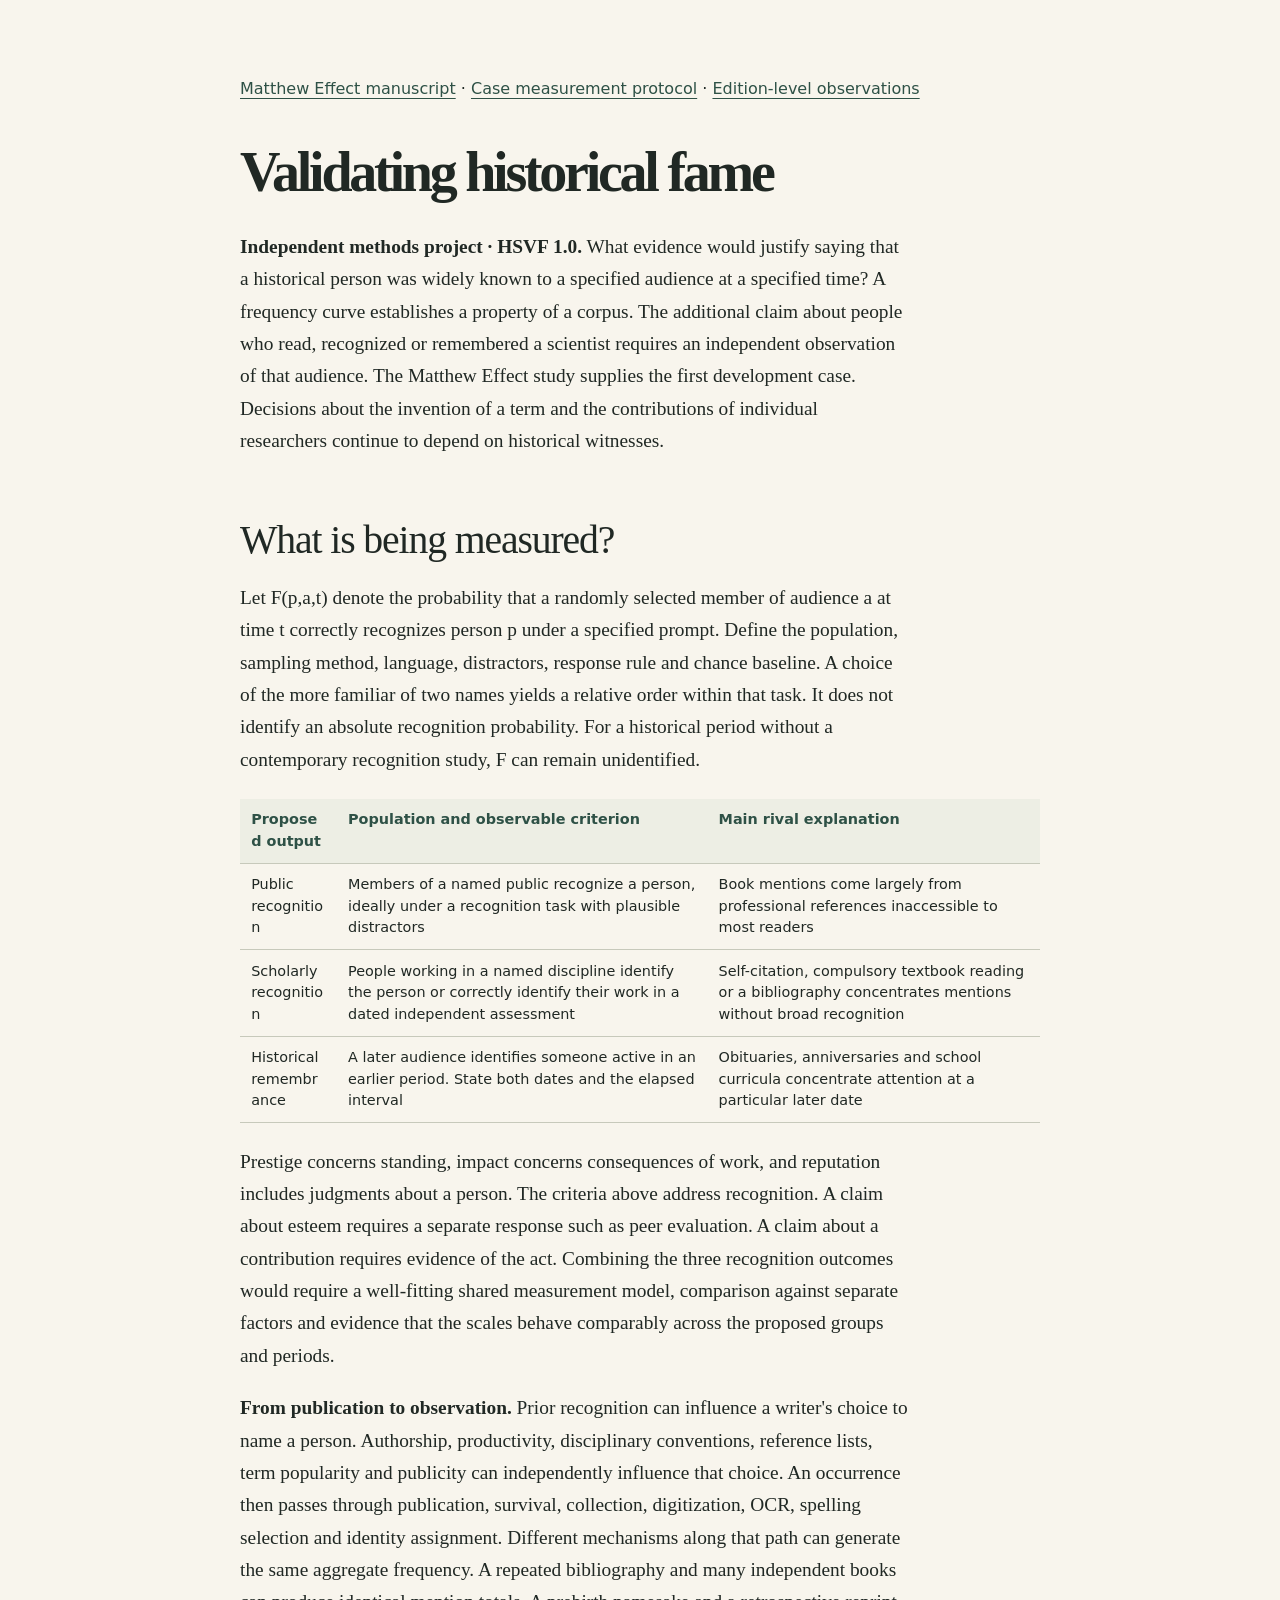
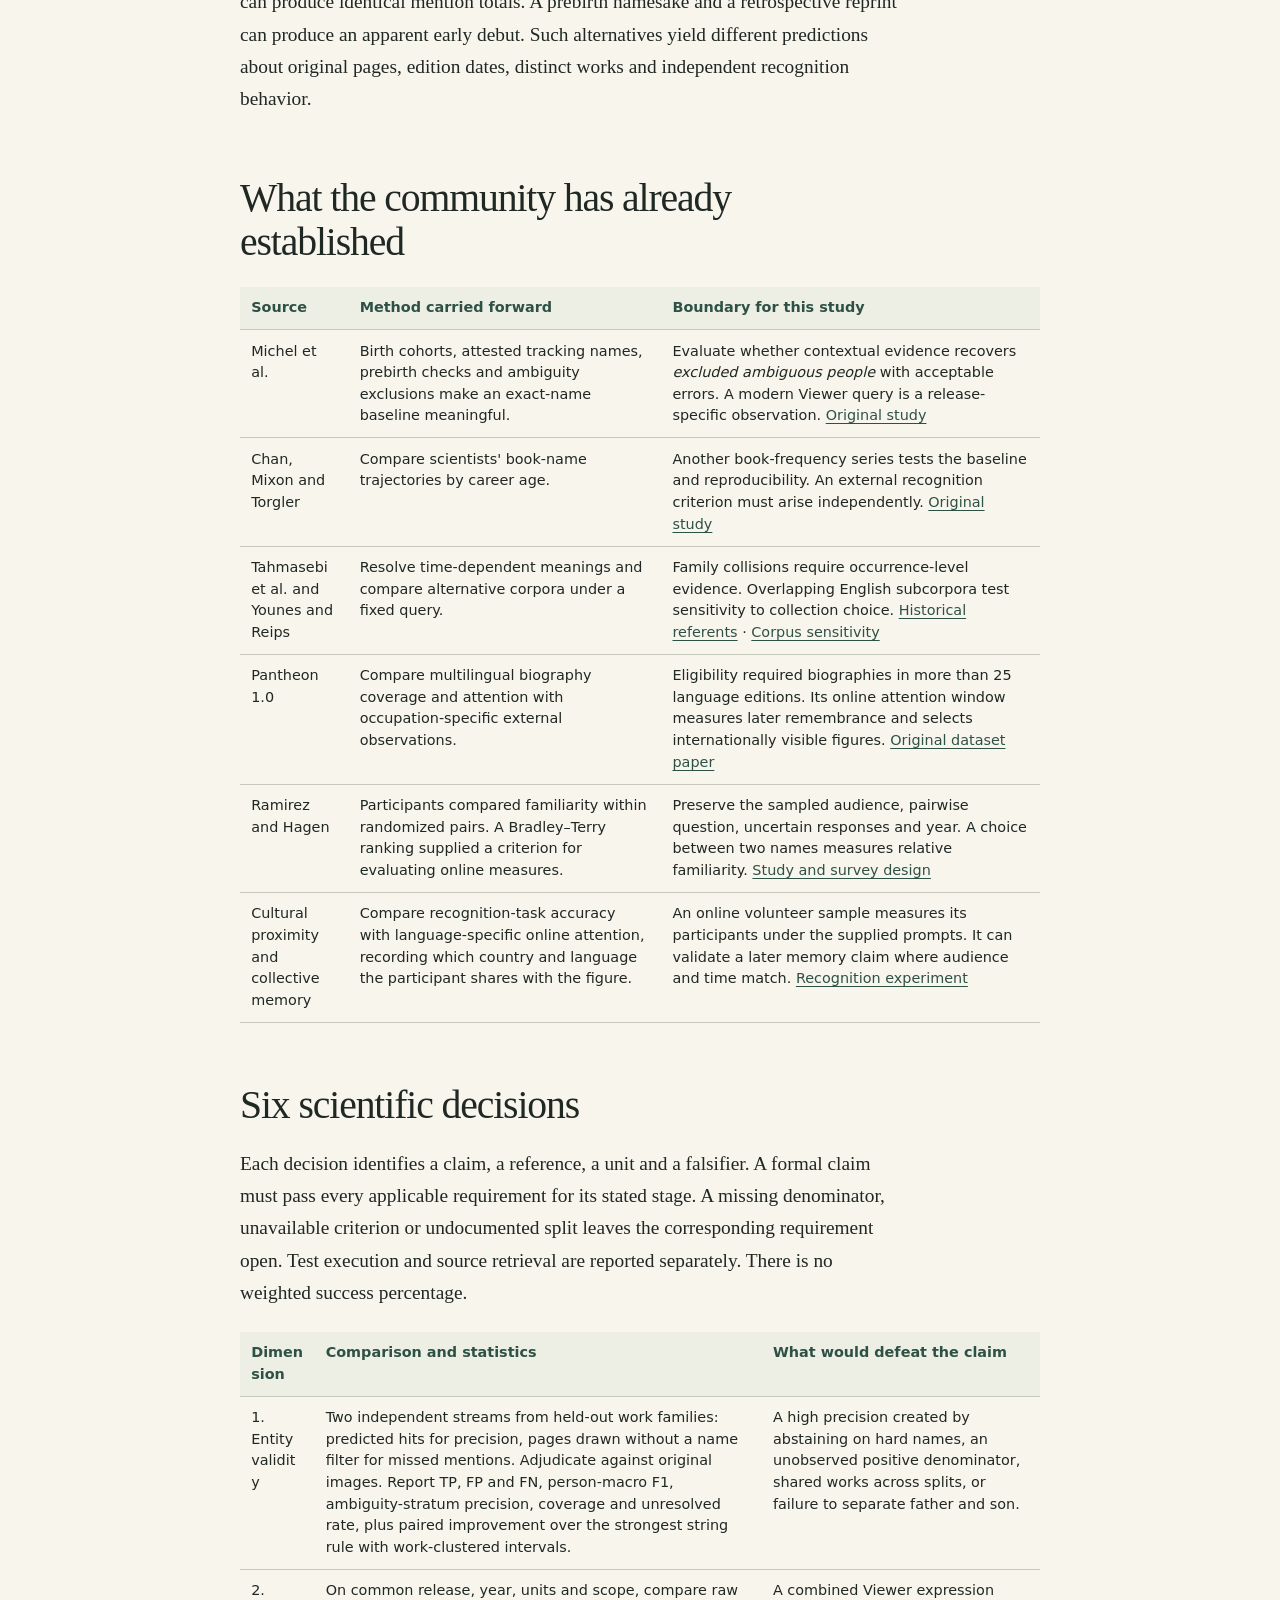
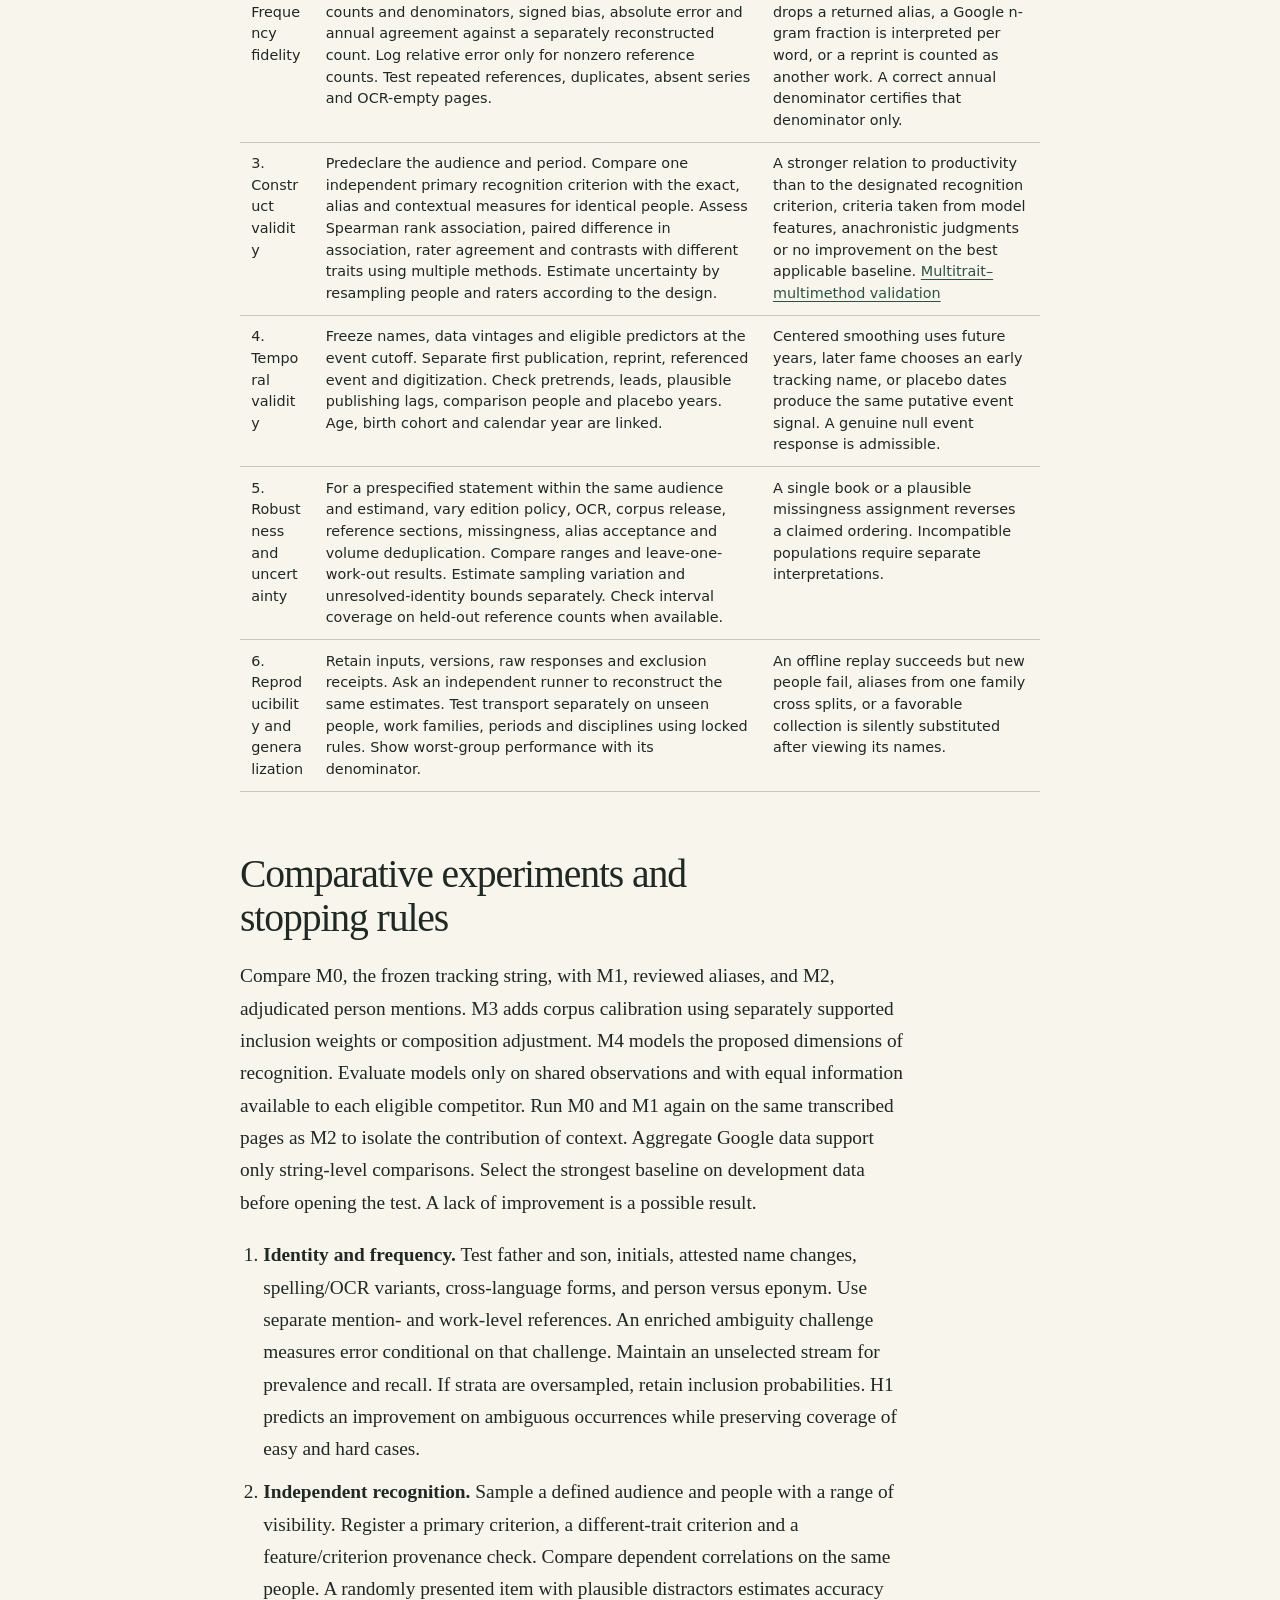
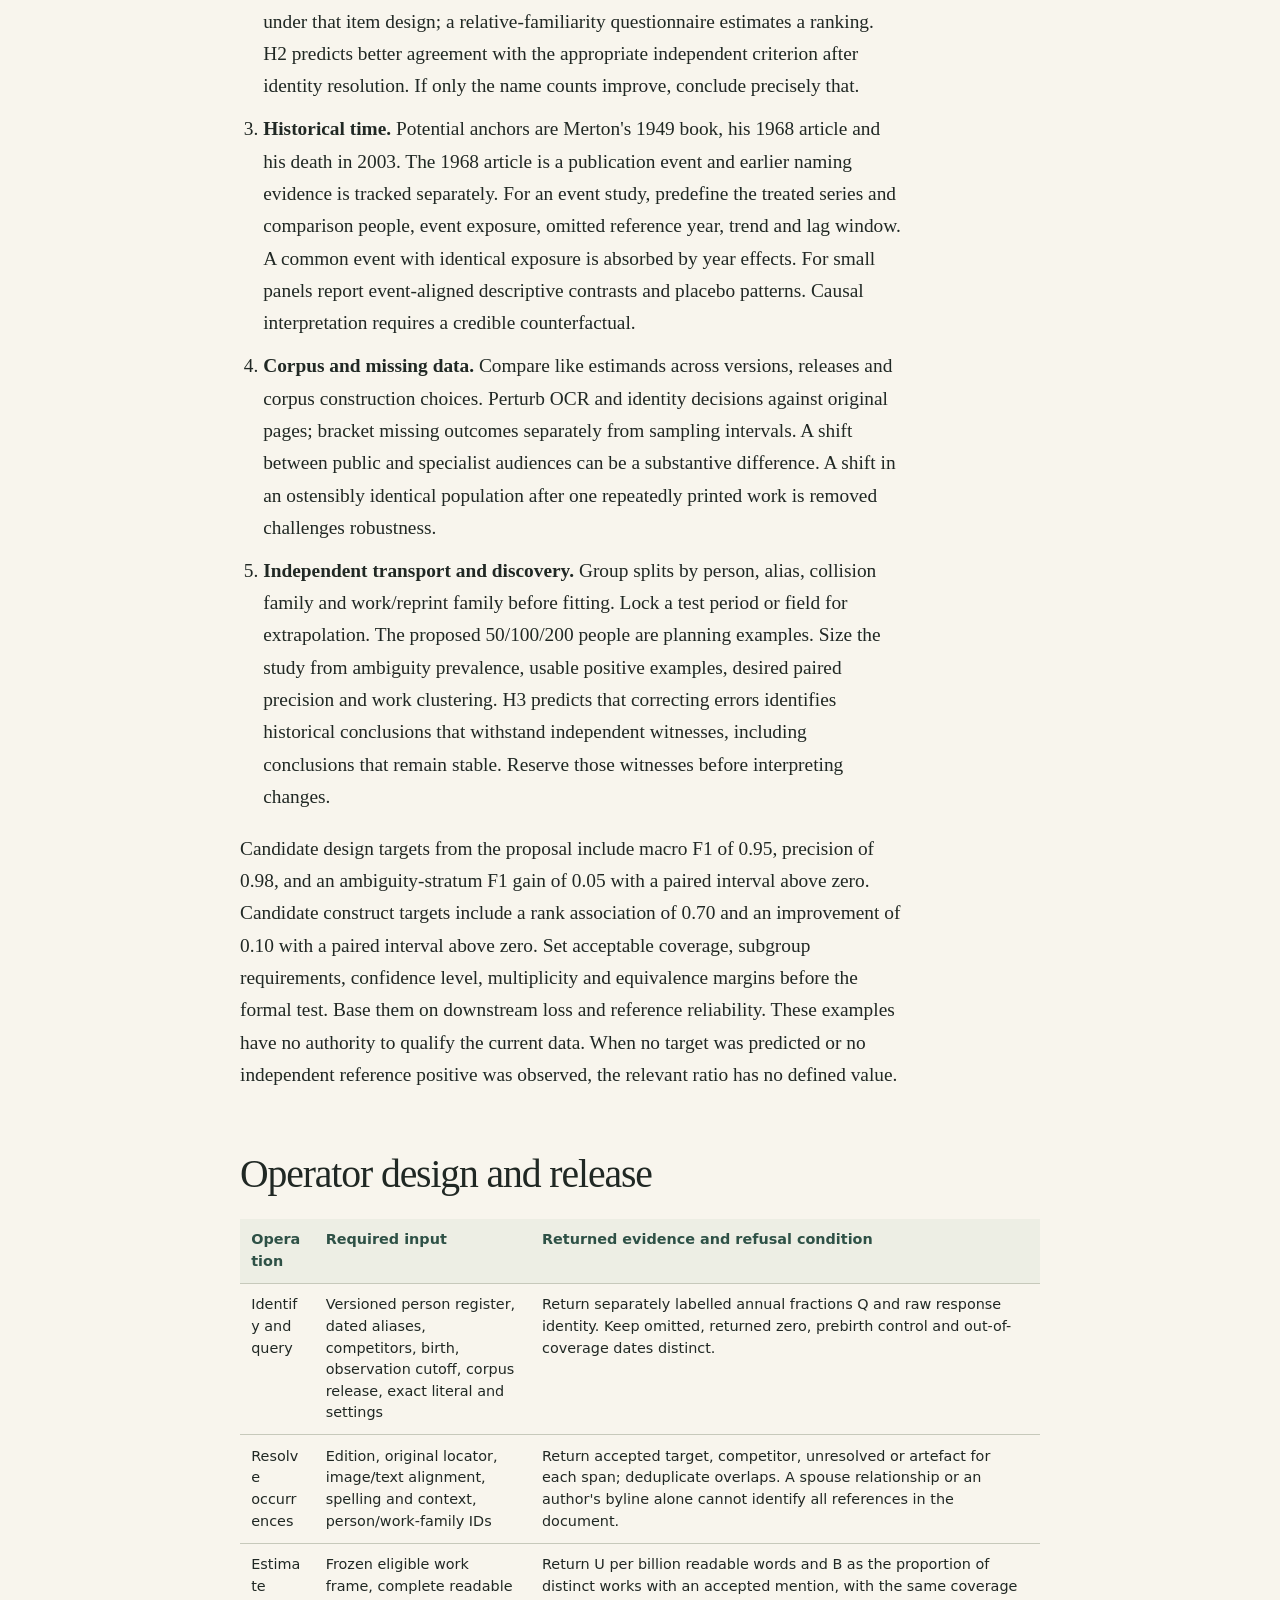
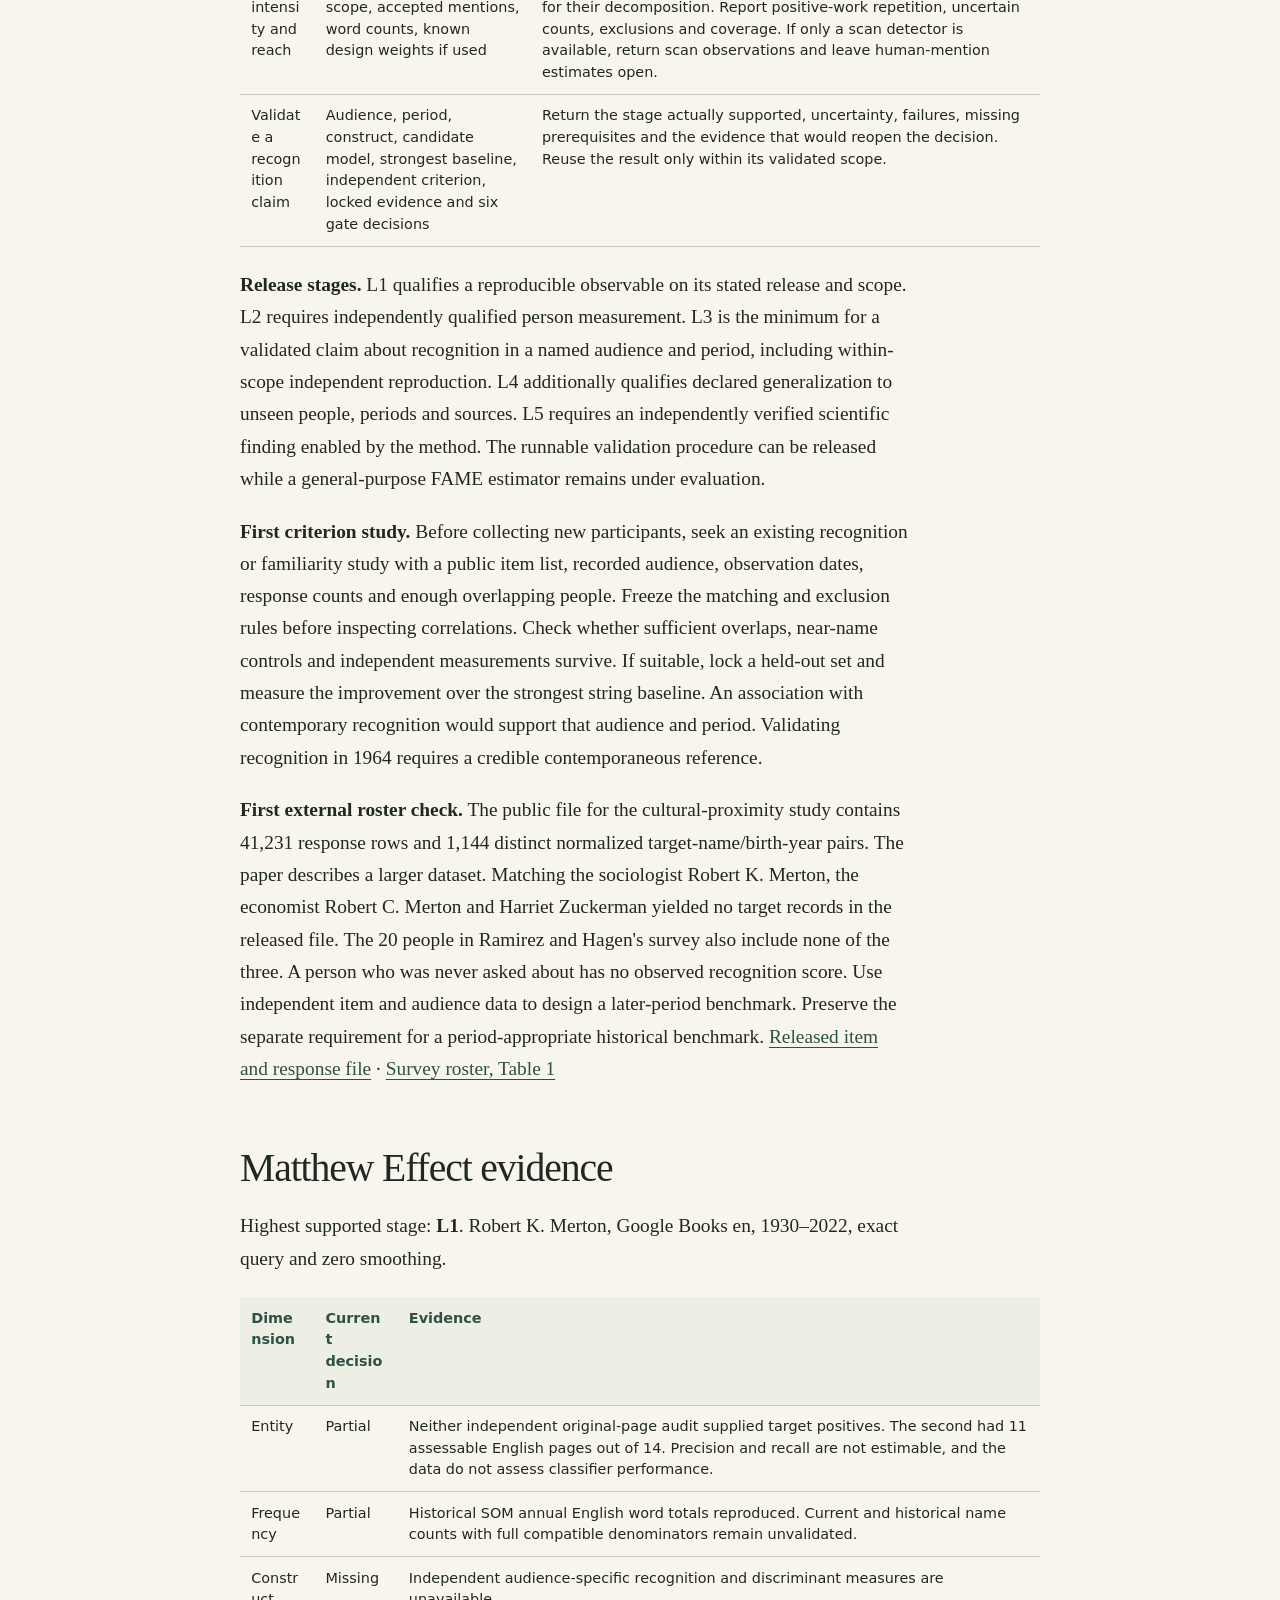
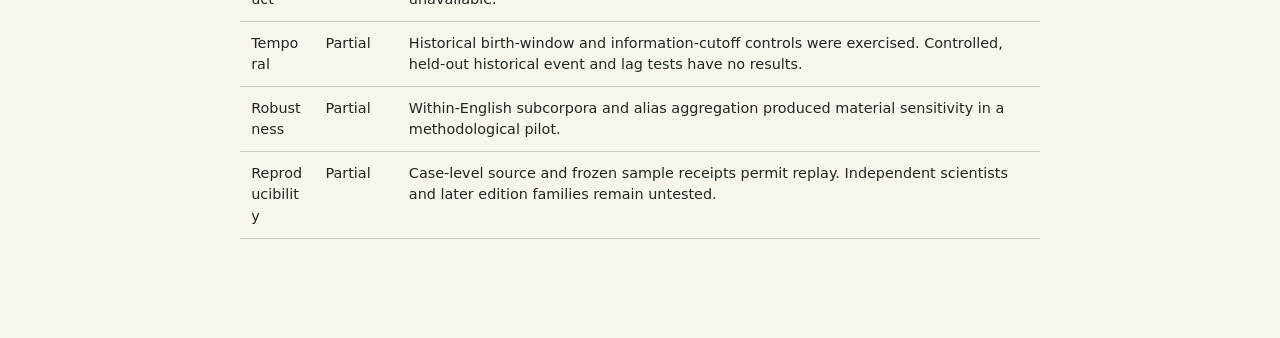
==== historical-fame.html @ 6caecb6f "Publish independent historical fame validation framework and edition study" ====
<!doctype html><html lang="en"><head><meta charset="utf-8">
<meta name="viewport" content="width=device-width, initial-scale=1">
<title>Validating historical fame</title>
<link rel="stylesheet" href="style.css"><link rel="stylesheet" href="reader.css"></head>
<body><main class="shell reader replication-report"><nav aria-label="Research outputs"><a href="manuscript.html">Matthew Effect manuscript</a> · <a href="matthew-matilda/method.html">Case measurement protocol</a> · <a href="matthew-matilda/readable-editions.csv" download>Edition-level observations</a></nav>
<article class="reader-text"><h1>Validating historical fame</h1>
<p><strong>Independent methods project · HSVF 1.0.</strong> What evidence would justify saying that a historical person was widely known to a specified audience at a specified time? A frequency curve establishes a property of a corpus. The additional claim about people who read, recognized or remembered a scientist requires an independent observation of that audience. The Matthew Effect study supplies the first development case. Decisions about the invention of a term and the contributions of individual researchers continue to depend on historical witnesses.</p>
<h2>What is being measured?</h2>
<p>Let F(p,a,t) denote the probability that a randomly selected member of audience a at time t correctly recognizes person p under a specified prompt. Define the population, sampling method, language, distractors, response rule and chance baseline. A choice of the more familiar of two names yields a relative order within that task. It does not identify an absolute recognition probability. For a historical period without a contemporary recognition study, F can remain unidentified.</p>
<div class="table-wrap" tabindex="0"><table>
<thead>
<tr>
<th>Proposed output</th>
<th>Population and observable criterion</th>
<th>Main rival explanation</th>
</tr>
</thead>
<tbody>
<tr>
<td>Public recognition</td>
<td>Members of a named public recognize a person, ideally under a recognition task with plausible distractors</td>
<td>Book mentions come largely from professional references inaccessible to most readers</td>
</tr>
<tr>
<td>Scholarly recognition</td>
<td>People working in a named discipline identify the person or correctly identify their work in a dated independent assessment</td>
<td>Self-citation, compulsory textbook reading or a bibliography concentrates mentions without broad recognition</td>
</tr>
<tr>
<td>Historical remembrance</td>
<td>A later audience identifies someone active in an earlier period. State both dates and the elapsed interval</td>
<td>Obituaries, anniversaries and school curricula concentrate attention at a particular later date</td>
</tr>
</tbody>
</table></div>
<p>Prestige concerns standing, impact concerns consequences of work, and reputation includes judgments about a person. The criteria above address recognition. A claim about esteem requires a separate response such as peer evaluation. A claim about a contribution requires evidence of the act. Combining the three recognition outcomes would require a well-fitting shared measurement model, comparison against separate factors and evidence that the scales behave comparably across the proposed groups and periods.</p>
<p><strong>From publication to observation.</strong> Prior recognition can influence a writer's choice to name a person. Authorship, productivity, disciplinary conventions, reference lists, term popularity and publicity can independently influence that choice. An occurrence then passes through publication, survival, collection, digitization, OCR, spelling selection and identity assignment. Different mechanisms along that path can generate the same aggregate frequency. A repeated bibliography and many independent books can produce identical mention totals. A prebirth namesake and a retrospective reprint can produce an apparent early debut. Such alternatives yield different predictions about original pages, edition dates, distinct works and independent recognition behavior.</p>
<h2>What the community has already established</h2>
<div class="table-wrap" tabindex="0"><table>
<thead>
<tr>
<th>Source</th>
<th>Method carried forward</th>
<th>Boundary for this study</th>
</tr>
</thead>
<tbody>
<tr>
<td>Michel et al.</td>
<td>Birth cohorts, attested tracking names, prebirth checks and ambiguity exclusions make an exact-name baseline meaningful.</td>
<td>Evaluate whether contextual evidence recovers <em>excluded ambiguous people</em> with acceptable errors. A modern Viewer query is a release-specific observation. <a href="https://doi.org/10.1126/science.1199644">Original study</a></td>
</tr>
<tr>
<td>Chan, Mixon and Torgler</td>
<td>Compare scientists' book-name trajectories by career age.</td>
<td>Another book-frequency series tests the baseline and reproducibility. An external recognition criterion must arise independently. <a href="https://doi.org/10.1007/s11192-018-2975-4">Original study</a></td>
</tr>
<tr>
<td>Tahmasebi et al. and Younes and Reips</td>
<td>Resolve time-dependent meanings and compare alternative corpora under a fixed query.</td>
<td>Family collisions require occurrence-level evidence. Overlapping English subcorpora test sensitivity to collection choice. <a href="https://doi.org/10.1007/s00799-015-0139-1">Historical referents</a> · <a href="https://doi.org/10.1371/journal.pone.0213554">Corpus sensitivity</a></td>
</tr>
<tr>
<td>Pantheon 1.0</td>
<td>Compare multilingual biography coverage and attention with occupation-specific external observations.</td>
<td>Eligibility required biographies in more than 25 language editions. Its online attention window measures later remembrance and selects internationally visible figures. <a href="https://doi.org/10.1038/sdata.2015.75">Original dataset paper</a></td>
</tr>
<tr>
<td>Ramirez and Hagen</td>
<td>Participants compared familiarity within randomized pairs. A Bradley–Terry ranking supplied a criterion for evaluating online measures.</td>
<td>Preserve the sampled audience, pairwise question, uncertain responses and year. A choice between two names measures relative familiarity. <a href="https://doi.org/10.1371/journal.pone.0200196">Study and survey design</a></td>
</tr>
<tr>
<td>Cultural proximity and collective memory</td>
<td>Compare recognition-task accuracy with language-specific online attention, recording which country and language the participant shares with the figure.</td>
<td>An online volunteer sample measures its participants under the supplied prompts. It can validate a later memory claim where audience and time match. <a href="https://doi.org/10.1093/pnasnexus/pgag308">Recognition experiment</a></td>
</tr>
</tbody>
</table></div>
<h2>Six scientific decisions</h2>
<p>Each decision identifies a claim, a reference, a unit and a falsifier. A formal claim must pass every applicable requirement for its stated stage. A missing denominator, unavailable criterion or undocumented split leaves the corresponding requirement open. Test execution and source retrieval are reported separately. There is no weighted success percentage.</p>
<div class="table-wrap" tabindex="0"><table>
<thead>
<tr>
<th>Dimension</th>
<th>Comparison and statistics</th>
<th>What would defeat the claim</th>
</tr>
</thead>
<tbody>
<tr>
<td>1. Entity validity</td>
<td>Two independent streams from held-out work families: predicted hits for precision, pages drawn without a name filter for missed mentions. Adjudicate against original images. Report TP, FP and FN, person-macro F1, ambiguity-stratum precision, coverage and unresolved rate, plus paired improvement over the strongest string rule with work-clustered intervals.</td>
<td>A high precision created by abstaining on hard names, an unobserved positive denominator, shared works across splits, or failure to separate father and son.</td>
</tr>
<tr>
<td>2. Frequency fidelity</td>
<td>On common release, year, units and scope, compare raw counts and denominators, signed bias, absolute error and annual agreement against a separately reconstructed count. Log relative error only for nonzero reference counts. Test repeated references, duplicates, absent series and OCR-empty pages.</td>
<td>A combined Viewer expression drops a returned alias, a Google n-gram fraction is interpreted per word, or a reprint is counted as another work. A correct annual denominator certifies that denominator only.</td>
</tr>
<tr>
<td>3. Construct validity</td>
<td>Predeclare the audience and period. Compare one independent primary recognition criterion with the exact, alias and contextual measures for identical people. Assess Spearman rank association, paired difference in association, rater agreement and contrasts with different traits using multiple methods. Estimate uncertainty by resampling people and raters according to the design.</td>
<td>A stronger relation to productivity than to the designated recognition criterion, criteria taken from model features, anachronistic judgments or no improvement on the best applicable baseline. <a href="https://doi.org/10.1037/h0046016">Multitrait–multimethod validation</a></td>
</tr>
<tr>
<td>4. Temporal validity</td>
<td>Freeze names, data vintages and eligible predictors at the event cutoff. Separate first publication, reprint, referenced event and digitization. Check pretrends, leads, plausible publishing lags, comparison people and placebo years. Age, birth cohort and calendar year are linked.</td>
<td>Centered smoothing uses future years, later fame chooses an early tracking name, or placebo dates produce the same putative event signal. A genuine null event response is admissible.</td>
</tr>
<tr>
<td>5. Robustness and uncertainty</td>
<td>For a prespecified statement within the same audience and estimand, vary edition policy, OCR, corpus release, reference sections, missingness, alias acceptance and volume deduplication. Compare ranges and leave-one-work-out results. Estimate sampling variation and unresolved-identity bounds separately. Check interval coverage on held-out reference counts when available.</td>
<td>A single book or a plausible missingness assignment reverses a claimed ordering. Incompatible populations require separate interpretations.</td>
</tr>
<tr>
<td>6. Reproducibility and generalization</td>
<td>Retain inputs, versions, raw responses and exclusion receipts. Ask an independent runner to reconstruct the same estimates. Test transport separately on unseen people, work families, periods and disciplines using locked rules. Show worst-group performance with its denominator.</td>
<td>An offline replay succeeds but new people fail, aliases from one family cross splits, or a favorable collection is silently substituted after viewing its names.</td>
</tr>
</tbody>
</table></div>
<h2>Comparative experiments and stopping rules</h2>
<p>Compare M0, the frozen tracking string, with M1, reviewed aliases, and M2, adjudicated person mentions. M3 adds corpus calibration using separately supported inclusion weights or composition adjustment. M4 models the proposed dimensions of recognition. Evaluate models only on shared observations and with equal information available to each eligible competitor. Run M0 and M1 again on the same transcribed pages as M2 to isolate the contribution of context. Aggregate Google data support only string-level comparisons. Select the strongest baseline on development data before opening the test. A lack of improvement is a possible result.</p>
<ol>
<li><strong>Identity and frequency.</strong> Test father and son, initials, attested name changes, spelling/OCR variants, cross-language forms, and person versus eponym. Use separate mention- and work-level references. An enriched ambiguity challenge measures error conditional on that challenge. Maintain an unselected stream for prevalence and recall. If strata are oversampled, retain inclusion probabilities. H1 predicts an improvement on ambiguous occurrences while preserving coverage of easy and hard cases.</li>
<li><strong>Independent recognition.</strong> Sample a defined audience and people with a range of visibility. Register a primary criterion, a different-trait criterion and a feature/criterion provenance check. Compare dependent correlations on the same people. A randomly presented item with plausible distractors estimates accuracy under that item design; a relative-familiarity questionnaire estimates a ranking. H2 predicts better agreement with the appropriate independent criterion after identity resolution. If only the name counts improve, conclude precisely that.</li>
<li><strong>Historical time.</strong> Potential anchors are Merton's 1949 book, his 1968 article and his death in 2003. The 1968 article is a publication event and earlier naming evidence is tracked separately. For an event study, predefine the treated series and comparison people, event exposure, omitted reference year, trend and lag window. A common event with identical exposure is absorbed by year effects. For small panels report event-aligned descriptive contrasts and placebo patterns. Causal interpretation requires a credible counterfactual.</li>
<li><strong>Corpus and missing data.</strong> Compare like estimands across versions, releases and corpus construction choices. Perturb OCR and identity decisions against original pages; bracket missing outcomes separately from sampling intervals. A shift between public and specialist audiences can be a substantive difference. A shift in an ostensibly identical population after one repeatedly printed work is removed challenges robustness.</li>
<li><strong>Independent transport and discovery.</strong> Group splits by person, alias, collision family and work/reprint family before fitting. Lock a test period or field for extrapolation. The proposed 50/100/200 people are planning examples. Size the study from ambiguity prevalence, usable positive examples, desired paired precision and work clustering. H3 predicts that correcting errors identifies historical conclusions that withstand independent witnesses, including conclusions that remain stable. Reserve those witnesses before interpreting changes.</li>
</ol>
<p>Candidate design targets from the proposal include macro F1 of 0.95, precision of 0.98, and an ambiguity-stratum F1 gain of 0.05 with a paired interval above zero. Candidate construct targets include a rank association of 0.70 and an improvement of 0.10 with a paired interval above zero. Set acceptable coverage, subgroup requirements, confidence level, multiplicity and equivalence margins before the formal test. Base them on downstream loss and reference reliability. These examples have no authority to qualify the current data. When no target was predicted or no independent reference positive was observed, the relevant ratio has no defined value.</p>
<h2>Operator design and release</h2>
<div class="table-wrap" tabindex="0"><table>
<thead>
<tr>
<th>Operation</th>
<th>Required input</th>
<th>Returned evidence and refusal condition</th>
</tr>
</thead>
<tbody>
<tr>
<td>Identify and query</td>
<td>Versioned person register, dated aliases, competitors, birth, observation cutoff, corpus release, exact literal and settings</td>
<td>Return separately labelled annual fractions Q and raw response identity. Keep omitted, returned zero, prebirth control and out-of-coverage dates distinct.</td>
</tr>
<tr>
<td>Resolve occurrences</td>
<td>Edition, original locator, image/text alignment, spelling and context, person/work-family IDs</td>
<td>Return accepted target, competitor, unresolved or artefact for each span; deduplicate overlaps. A spouse relationship or an author's byline alone cannot identify all references in the document.</td>
</tr>
<tr>
<td>Estimate intensity and reach</td>
<td>Frozen eligible work frame, complete readable scope, accepted mentions, word counts, known design weights if used</td>
<td>Return U per billion readable words and B as the proportion of distinct works with an accepted mention, with the same coverage for their decomposition. Report positive-work repetition, uncertain counts, exclusions and coverage. If only a scan detector is available, return scan observations and leave human-mention estimates open.</td>
</tr>
<tr>
<td>Validate a recognition claim</td>
<td>Audience, period, construct, candidate model, strongest baseline, independent criterion, locked evidence and six gate decisions</td>
<td>Return the stage actually supported, uncertainty, failures, missing prerequisites and the evidence that would reopen the decision. Reuse the result only within its validated scope.</td>
</tr>
</tbody>
</table></div>
<p><strong>Release stages.</strong> L1 qualifies a reproducible observable on its stated release and scope. L2 requires independently qualified person measurement. L3 is the minimum for a validated claim about recognition in a named audience and period, including within-scope independent reproduction. L4 additionally qualifies declared generalization to unseen people, periods and sources. L5 requires an independently verified scientific finding enabled by the method. The runnable validation procedure can be released while a general-purpose FAME estimator remains under evaluation.</p>
<p><strong>First criterion study.</strong> Before collecting new participants, seek an existing recognition or familiarity study with a public item list, recorded audience, observation dates, response counts and enough overlapping people. Freeze the matching and exclusion rules before inspecting correlations. Check whether sufficient overlaps, near-name controls and independent measurements survive. If suitable, lock a held-out set and measure the improvement over the strongest string baseline. An association with contemporary recognition would support that audience and period. Validating recognition in 1964 requires a credible contemporaneous reference.</p>
<p><strong>First external roster check.</strong> The public file for the cultural-proximity study contains 41,231 response rows and 1,144 distinct normalized target-name/birth-year pairs. The paper describes a larger dataset. Matching the sociologist Robert K. Merton, the economist Robert C. Merton and Harriet Zuckerman yielded no target records in the released file. The 20 people in Ramirez and Hagen's survey also include none of the three. A person who was never asked about has no observed recognition score. Use independent item and audience data to design a later-period benchmark. Preserve the separate requirement for a period-appropriate historical benchmark. <a href="https://github.com/CenterForCollectiveLearning/culturalProximityCollectiveMemory/blob/ce0ca64d55fe1c8bc274dbb60a0a17e3028241e4/clean_game_with_languages.csv">Released item and response file</a> · <a href="https://doi.org/10.1371/journal.pone.0200196">Survey roster, Table 1</a></p>
<h2>Matthew Effect evidence</h2>
<p>Highest supported stage: <strong>L1</strong>. Robert K. Merton, Google Books en, 1930–2022, exact query and zero smoothing.</p>
<div class="table-wrap" tabindex="0"><table>
<thead>
<tr>
<th>Dimension</th>
<th>Current decision</th>
<th>Evidence</th>
</tr>
</thead>
<tbody>
<tr>
<td>Entity</td>
<td>Partial</td>
<td>Neither independent original-page audit supplied target positives. The second had 11 assessable English pages out of 14. Precision and recall are not estimable, and the data do not assess classifier performance.</td>
</tr>
<tr>
<td>Frequency</td>
<td>Partial</td>
<td>Historical SOM annual English word totals reproduced. Current and historical name counts with full compatible denominators remain unvalidated.</td>
</tr>
<tr>
<td>Construct</td>
<td>Missing</td>
<td>Independent audience-specific recognition and discriminant measures are unavailable.</td>
</tr>
<tr>
<td>Temporal</td>
<td>Partial</td>
<td>Historical birth-window and information-cutoff controls were exercised. Controlled, held-out historical event and lag tests have no results.</td>
</tr>
<tr>
<td>Robustness</td>
<td>Partial</td>
<td>Within-English subcorpora and alias aggregation produced material sensitivity in a methodological pilot.</td>
</tr>
<tr>
<td>Reproducibility</td>
<td>Partial</td>
<td>Case-level source and frozen sample receipts permit replay. Independent scientists and later edition families remain untested.</td>
</tr>
</tbody>
</table></div>
</article></main></body></html>
---- style.css ----
:root {
  color-scheme: light;
  --paper: #f8f5ed;
  --ink: #202824;
  --muted: #565f54;
  --rule: #c7c9bb;
  --accent: #2e5146;
  --gallery: #2c3933;
  --serif: "Iowan Old Style", "Palatino Linotype", "Book Antiqua", Georgia, serif;
  --sans: system-ui, -apple-system, "Segoe UI", sans-serif;
}

*, *::before, *::after { box-sizing: border-box; }

html { scroll-padding: 1.5rem; }

body {
  margin: 0;
  color: var(--ink);
  background: var(--paper);
  font: 1rem/1.55 var(--sans);
}

h1, h2, p, figure, dl, dd { margin: 0; }
a { color: var(--accent); text-underline-offset: .22em; }
a:hover { text-decoration-thickness: .13em; }
:focus-visible { outline: 2px solid #93600f; outline-offset: 5px; }

.shell {
  width: min(100% - 5rem, 75rem);
  margin-inline: auto;
}

.skip-link {
  position: absolute;
  z-index: 2;
  inset: .75rem auto auto .75rem;
  transform: translateY(-200%);
  padding: .6rem 1rem;
  background: var(--paper);
}
.skip-link:focus { transform: none; }

.masthead { border-top: .34rem solid var(--gallery); border-bottom: 1px solid var(--rule); }
.masthead-inner, .footer-inner {
  display: flex;
  align-items: center;
  justify-content: space-between;
  gap: 1.25rem;
  padding-block: 1.1rem;
}
.wordmark { font: 700 1.48rem/1.1 var(--serif); color: var(--ink); text-decoration: none; }
.masthead nav { display: flex; flex-wrap: wrap; gap: .6rem clamp(.8rem, 3vw, 2.1rem); }
.masthead nav a { font-size: .9rem; }

.hero {
  display: grid;
  grid-template-columns: minmax(0, 1fr) minmax(0, .94fr);
  align-items: center;
  gap: clamp(2rem, 6vw, 5.5rem);
  padding-block: clamp(3rem, 5.8vw, 6rem);
}
.intro { max-width: 37rem; }
.project-name { color: var(--accent); font-size: .9rem; font-weight: 650; }
h1, h2 { font-family: var(--serif); font-weight: 400; }
h1 { margin-top: .65rem; font-size: clamp(3.65rem, 7.4vw, 7.7rem); line-height: .9; letter-spacing: -.058em; }
.subtitle { margin-top: 1.2rem; font: 1.45rem/1.3 var(--serif); color: var(--accent); }
.lead { margin-top: 1.25rem; max-width: 44ch; font-size: 1.06rem; color: var(--muted); }
.opening-date {
  margin-block: 1.5rem;
  border-block: 1px solid var(--rule);
  padding-block: .8rem;
  display: flex;
  flex-wrap: wrap;
  align-items: center;
  gap: .15rem .75rem;
}
.opening-date time { font-weight: 650; color: var(--accent); }
.opening-date span { font-size: .9rem; color: var(--muted); }
.action {
  display: inline-flex;
  align-items: center;
  min-height: 44px;
  padding: .55rem 1.05rem;
  background: var(--accent);
  color: #fffdf6;
  font-weight: 600;
  text-decoration: none;
}
.action:hover { background: var(--ink); text-decoration: underline; }

.gallery {
  display: grid;
  justify-items: center;
  padding: clamp(1.1rem, 3vw, 2.8rem);
  background: var(--gallery);
  box-shadow: inset 0 0 0 1px #4b5950;
}
.poster {
  display: block;
  width: min(100%, 21.75rem);
  background: #fffaf0;
  box-shadow: 0 .9rem 1.45rem -.5rem #101813a8;
}
.poster:focus-visible { outline-color: #f4d092; }
.poster img { display: block; width: 100%; height: auto; }
figcaption {
  display: flex;
  flex-wrap: wrap;
  justify-content: space-between;
  gap: .4rem 1rem;
  border-bottom: 1px solid var(--rule);
  padding-block: .75rem;
  color: var(--muted);
  font-size: .9rem;
}

.account, .sources { border-top: 1px solid var(--rule); padding-block: 2.6rem 3.25rem; }
h2 { font-size: clamp(2.05rem, 4.3vw, 3.3rem); line-height: 1.1; letter-spacing: -.028em; }
.account dl { display: grid; grid-template-columns: repeat(3, minmax(0, 1fr)); gap: 1.5rem; margin-top: 1.9rem; }
.account dt { font: 700 1.25rem/1.2 var(--serif); margin-bottom: .6rem; }
.account dd { max-width: 38ch; color: var(--muted); }
.sources ul { margin: 1.5rem 0 0; padding: 0; list-style: none; }
.sources li {
  display: grid;
  grid-template-columns: minmax(0, 1.15fr) minmax(0, 1fr);
  gap: .2rem 1.25rem;
  padding-block: .8rem;
  border-top: 1px solid var(--rule);
}
.sources li a { width: fit-content; font-weight: 600; }
.sources li span { color: var(--muted); }
.site-footer { border-top: 1px solid var(--rule); color: var(--muted); font-size: .9rem; }

@media (max-width: 56rem) {
  .shell { width: min(100% - 3rem, 75rem); }
  .hero { gap: 1.8rem; }
  h1 { font-size: clamp(3.15rem, 8vw, 5rem); }
}

@media (max-width: 43rem) {
  .shell { width: calc(100% - 2.25rem); }
  .hero { grid-template-columns: 1fr; padding-block: 2.35rem; }
  .title-break { display: none; }
  h1 { font-size: clamp(3rem, 10.1vw, 4.7rem); }
  .account dl, .sources li { grid-template-columns: 1fr; }
  .account dl { gap: 1.4rem; }
}

@media (max-width: 34rem) {
  .masthead-inner { align-items: start; flex-direction: column; gap: .65rem; }
}
---- reader.css ----
.reader { padding-block: clamp(2rem, 6vw, 5rem); }
.replication-report { max-width: 50rem; }
.replication-report h1 { margin: .3em 0 .5em; font: 600 clamp(2rem, 5vw, 3.5rem)/1.08 var(--serif); }
.reader-heading { border-bottom: 1px solid var(--rule); padding-bottom: 1.6rem; }
.reader-heading h1 { font-size: clamp(2.8rem, 7.2vw, 6.6rem); line-height: .98; }
.reader-edition { margin-top: 1rem; color: var(--muted); font-size: .9rem; }
.reader-assets { display: flex; flex-wrap: wrap; gap: .45rem 1.35rem; margin-top: 1.05rem; font-size: .95rem; }
.reader-grid { display: grid; grid-template-columns: minmax(10.5rem, .29fr) minmax(0, 1fr); gap: clamp(1.5rem, 4vw, 4rem); align-items: start; }
.reader-contents { position: sticky; top: 1rem; padding-top: 1.7rem; }
.reader-contents h2 { font: 650 .9rem/1.4 var(--sans); margin-bottom: .6rem; }
.reader-contents a { display: block; max-width: 30ch; font-size: .88rem; margin: .5rem 0; }
.reader-text { padding-top: 1.5rem; min-width: 0; font: clamp(1.08rem, 1.6vw, 1.21rem)/1.67 var(--serif); overflow-wrap: anywhere; }
.reader-text p { margin: 0 0 1.05em; max-width: 69ch; }
.reader-text h2 { margin: 1.55em 0 .5em; max-width: 28ch; font-size: clamp(1.7rem, 3.1vw, 2.5rem); }
.reader-text h2:first-child { margin-top: 0; }
.reader-text li { margin: .55em 0; max-width: 66ch; }
.reader-text ol { padding-inline-start: 1.45rem; }
.table-wrap { max-width: 100%; overflow-x: auto; margin-block: 1.4rem; }
.table-wrap table { width: 100%; min-width: 32rem; border-collapse: collapse; font: .9rem/1.5 var(--sans); }
.table-wrap th, .table-wrap td { padding: .65rem .7rem; text-align: left; vertical-align: top; border-bottom: 1px solid var(--rule); }
.table-wrap th { color: var(--accent); background: #edeee4; }
.reader-figure { width: min(100%, 23rem); margin: 1.5rem auto 1.75rem; }
.reader-figure a { display: block; background: #fffaf0; border: 1px solid var(--rule); }
.reader-figure img { display: block; width: 100%; height: auto; }
.reader-figure figcaption { display: block; font: .88rem/1.52 var(--sans); }
.reader-sources { margin-top: 2.25rem; padding-top: .65rem; border-top: 1px solid var(--rule); }
.reader-sources li { font-size: .95rem; }
.reader-sources li:target { background: #edeee4; }

@media (max-width: 51rem) {
  .reader-grid { grid-template-columns: minmax(0, 1fr); gap: 0; }
  .reader-contents { position: static; }
  .reader-contents a { max-width: initial; }
}

@media print {
  .reader-grid { display: block; }
  .reader-contents, .reader-assets { display: none; }
  .reader-figure { width: min(100%, 14rem); break-inside: avoid; }
}
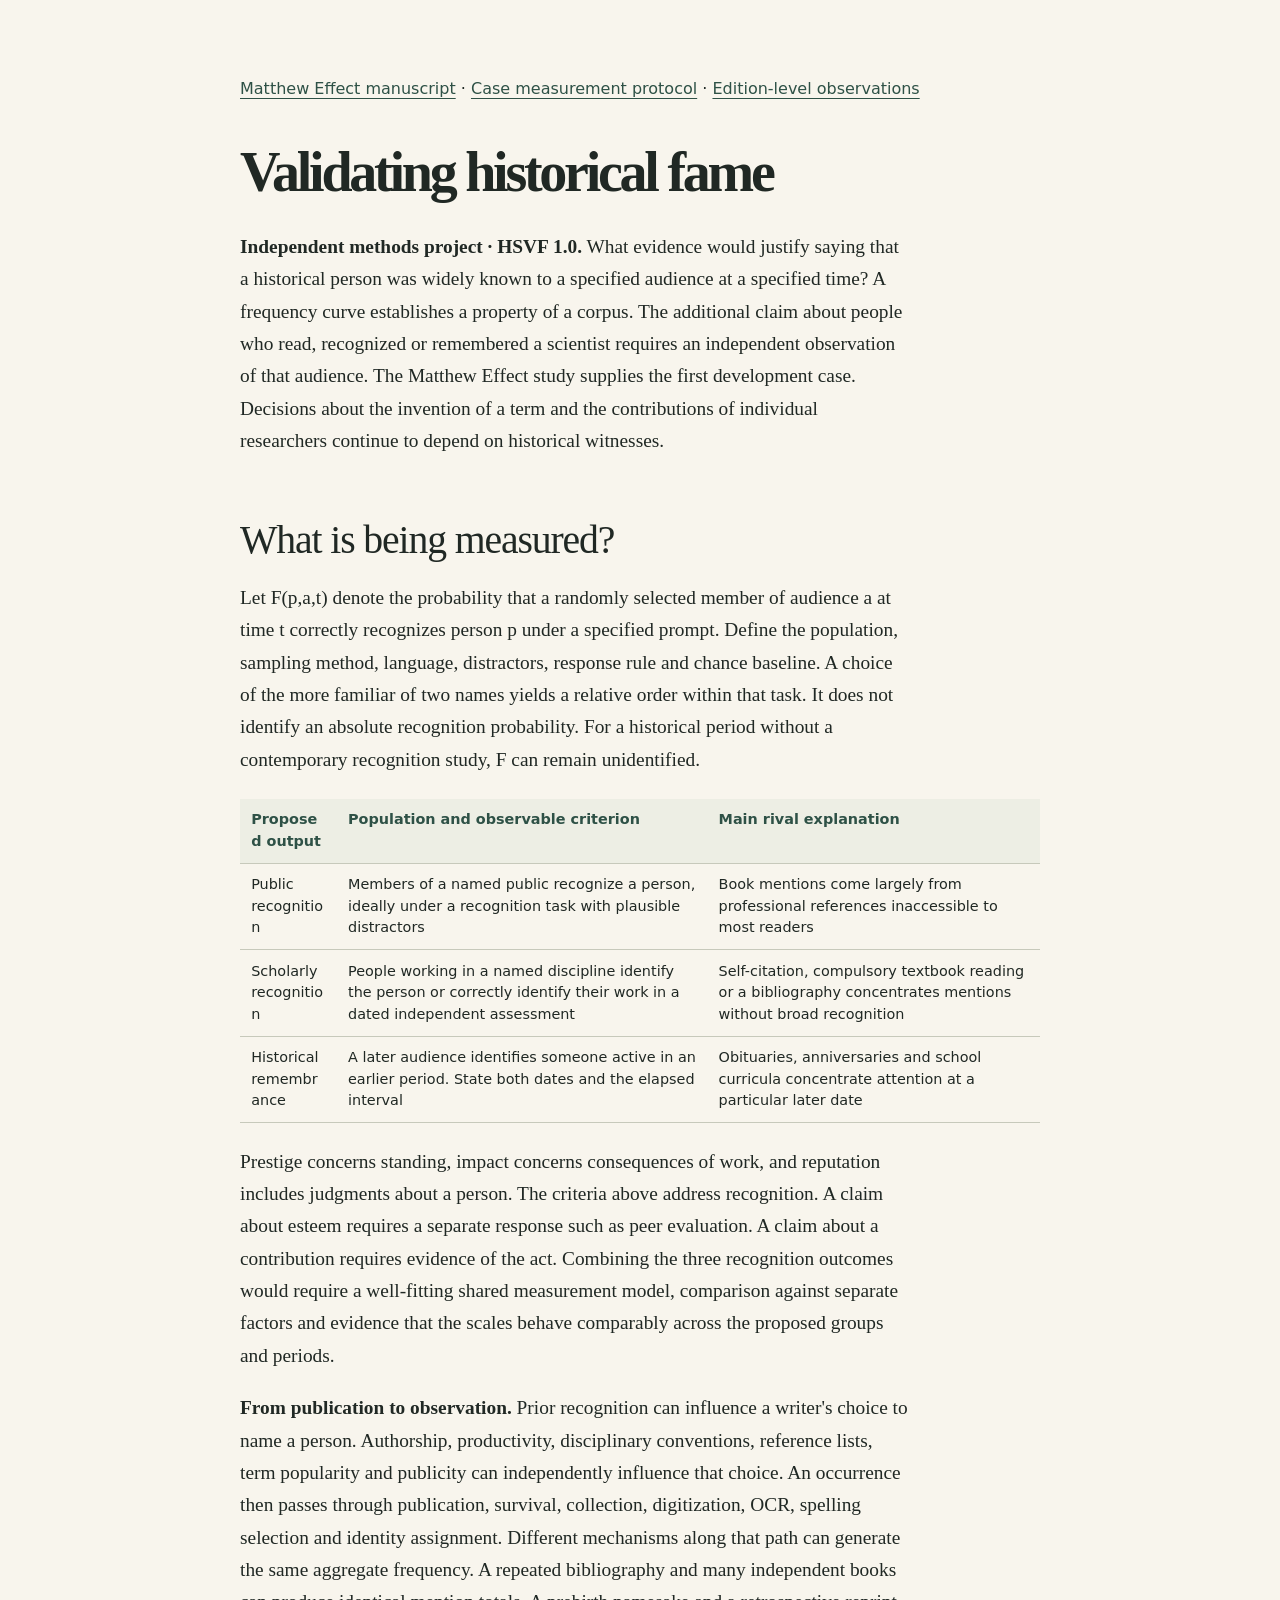
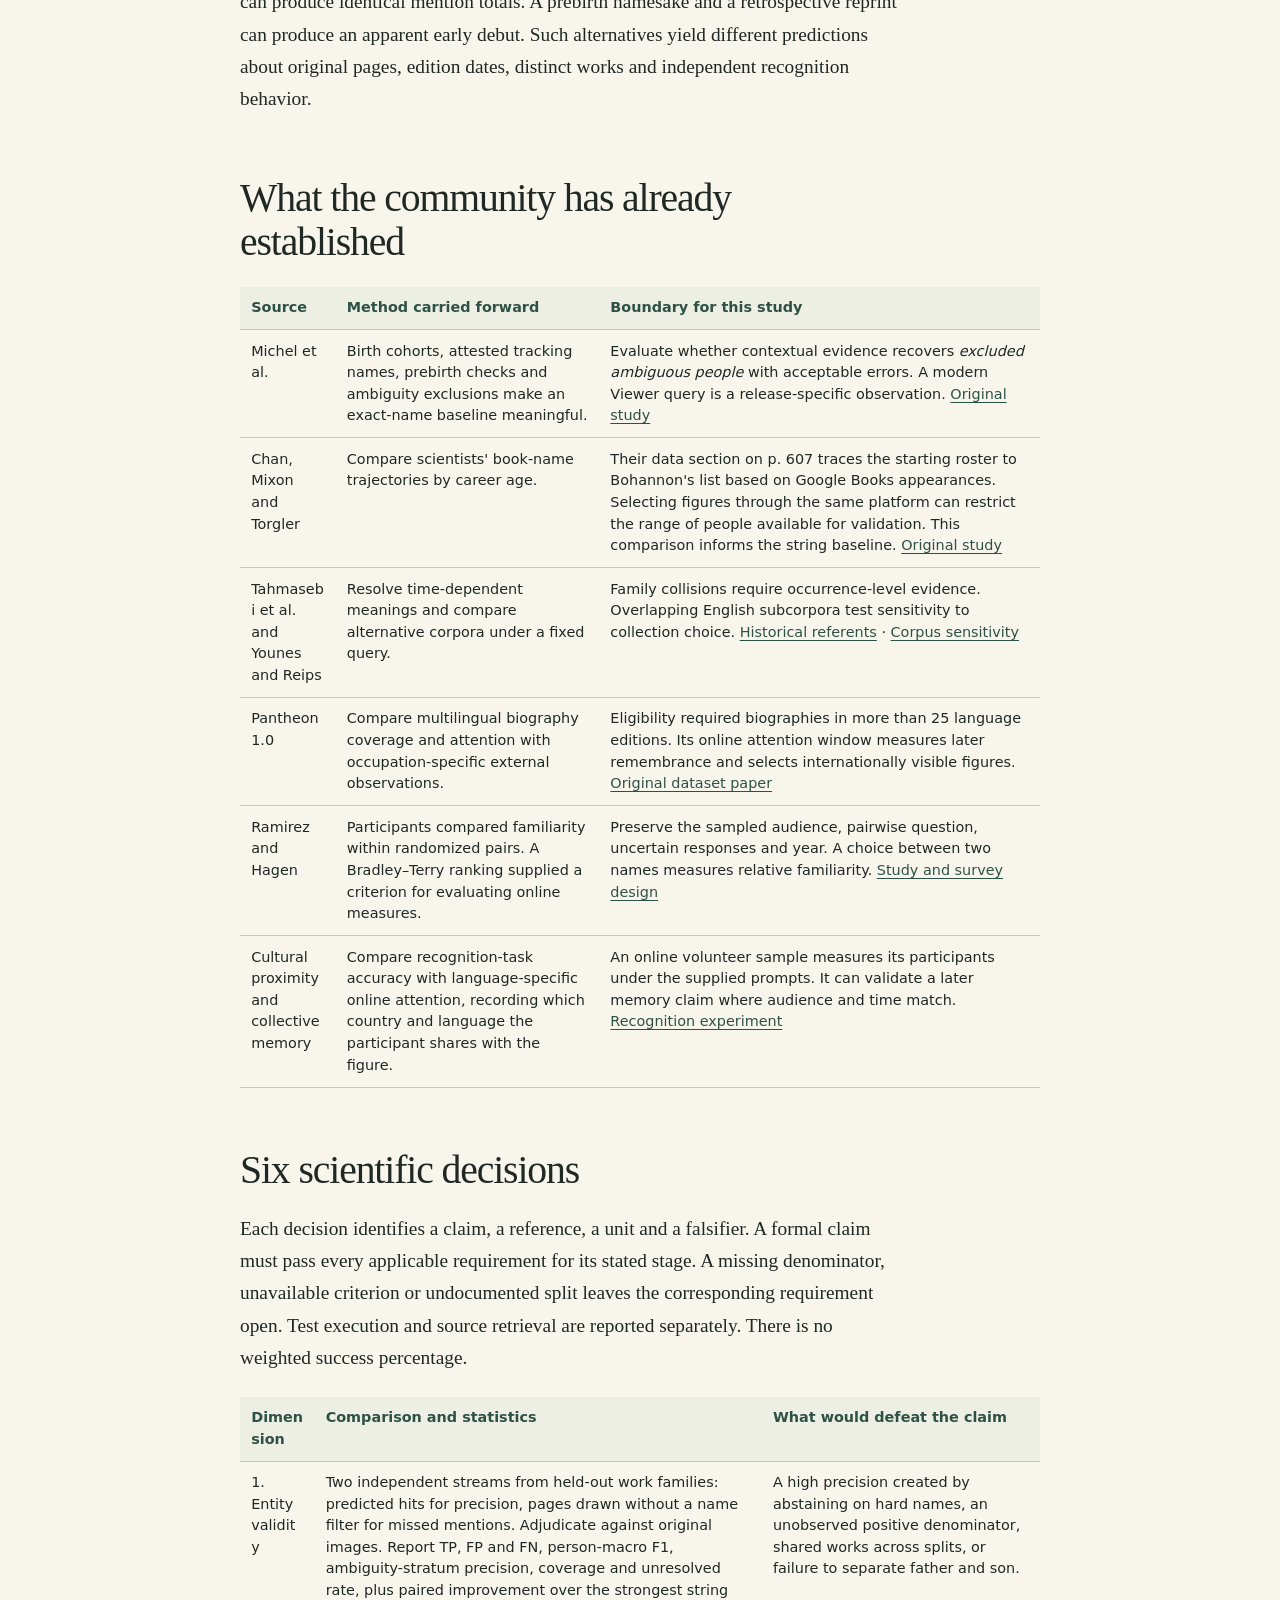
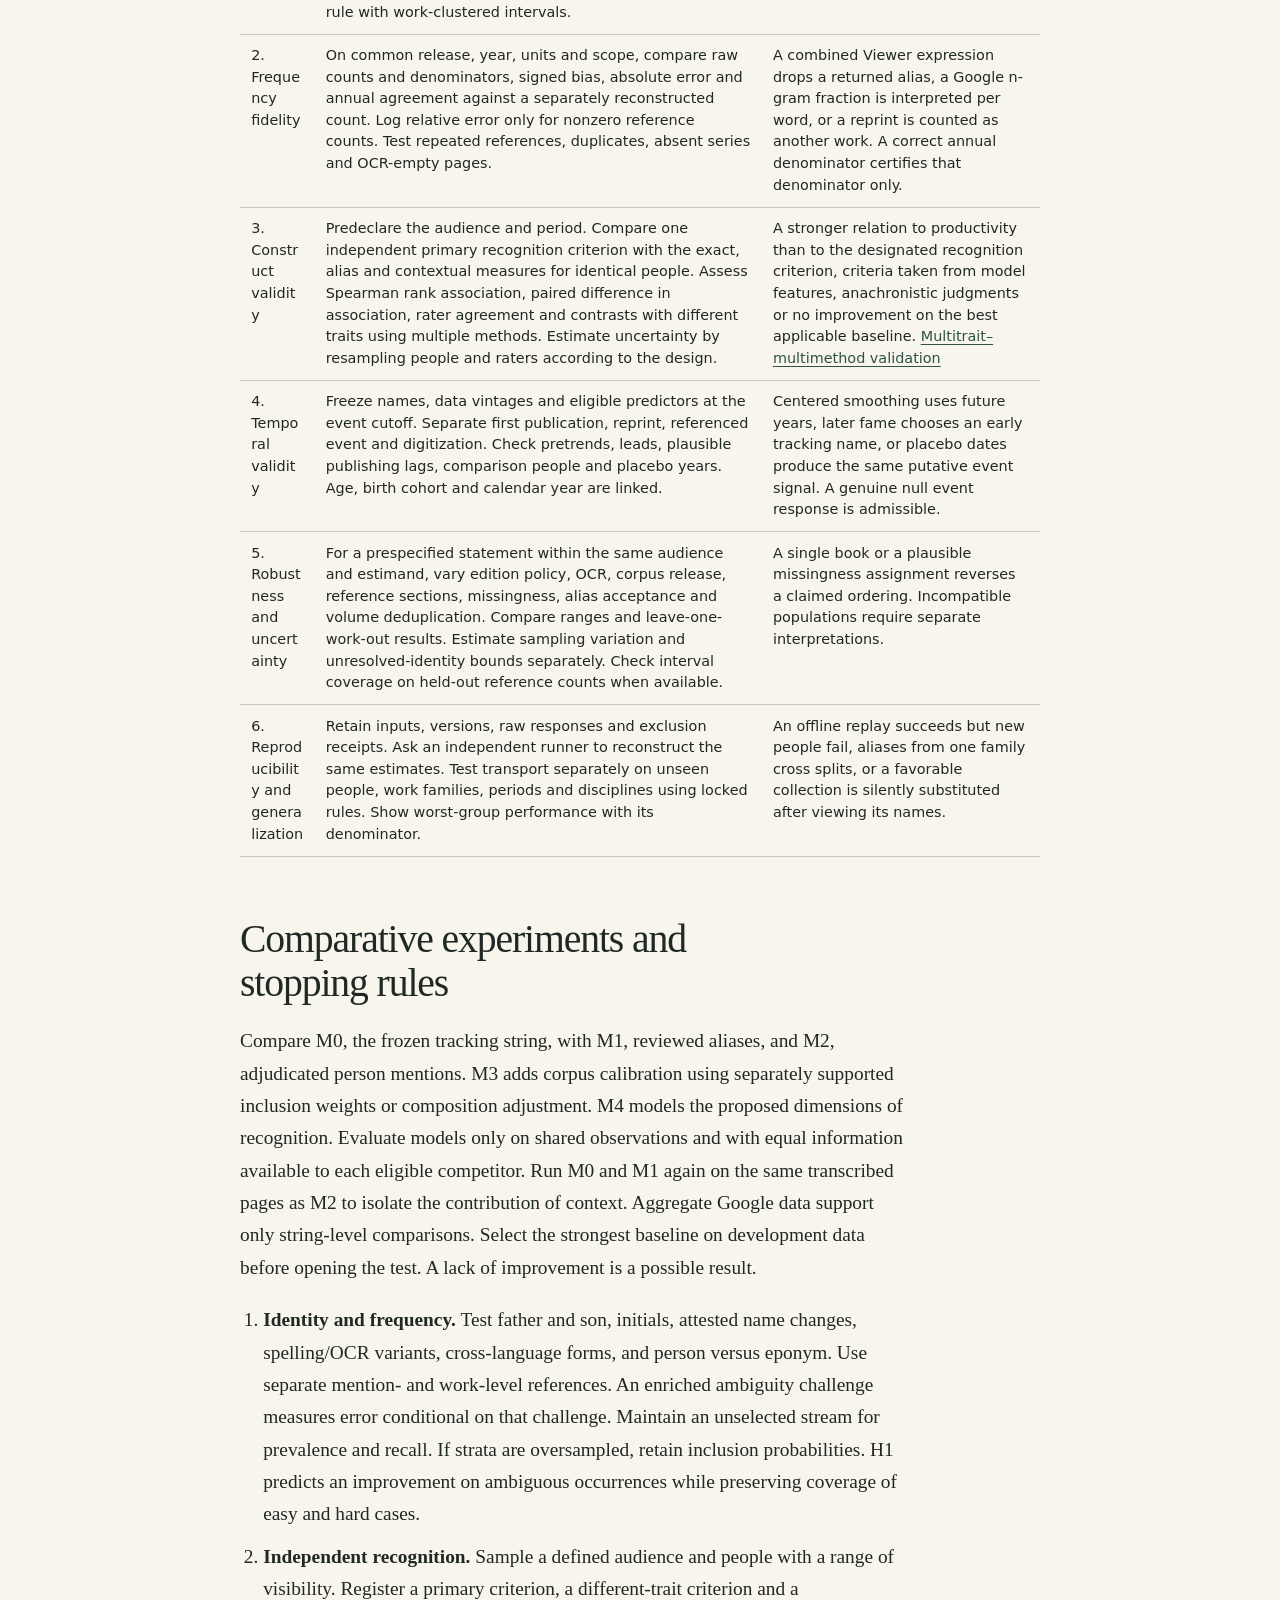
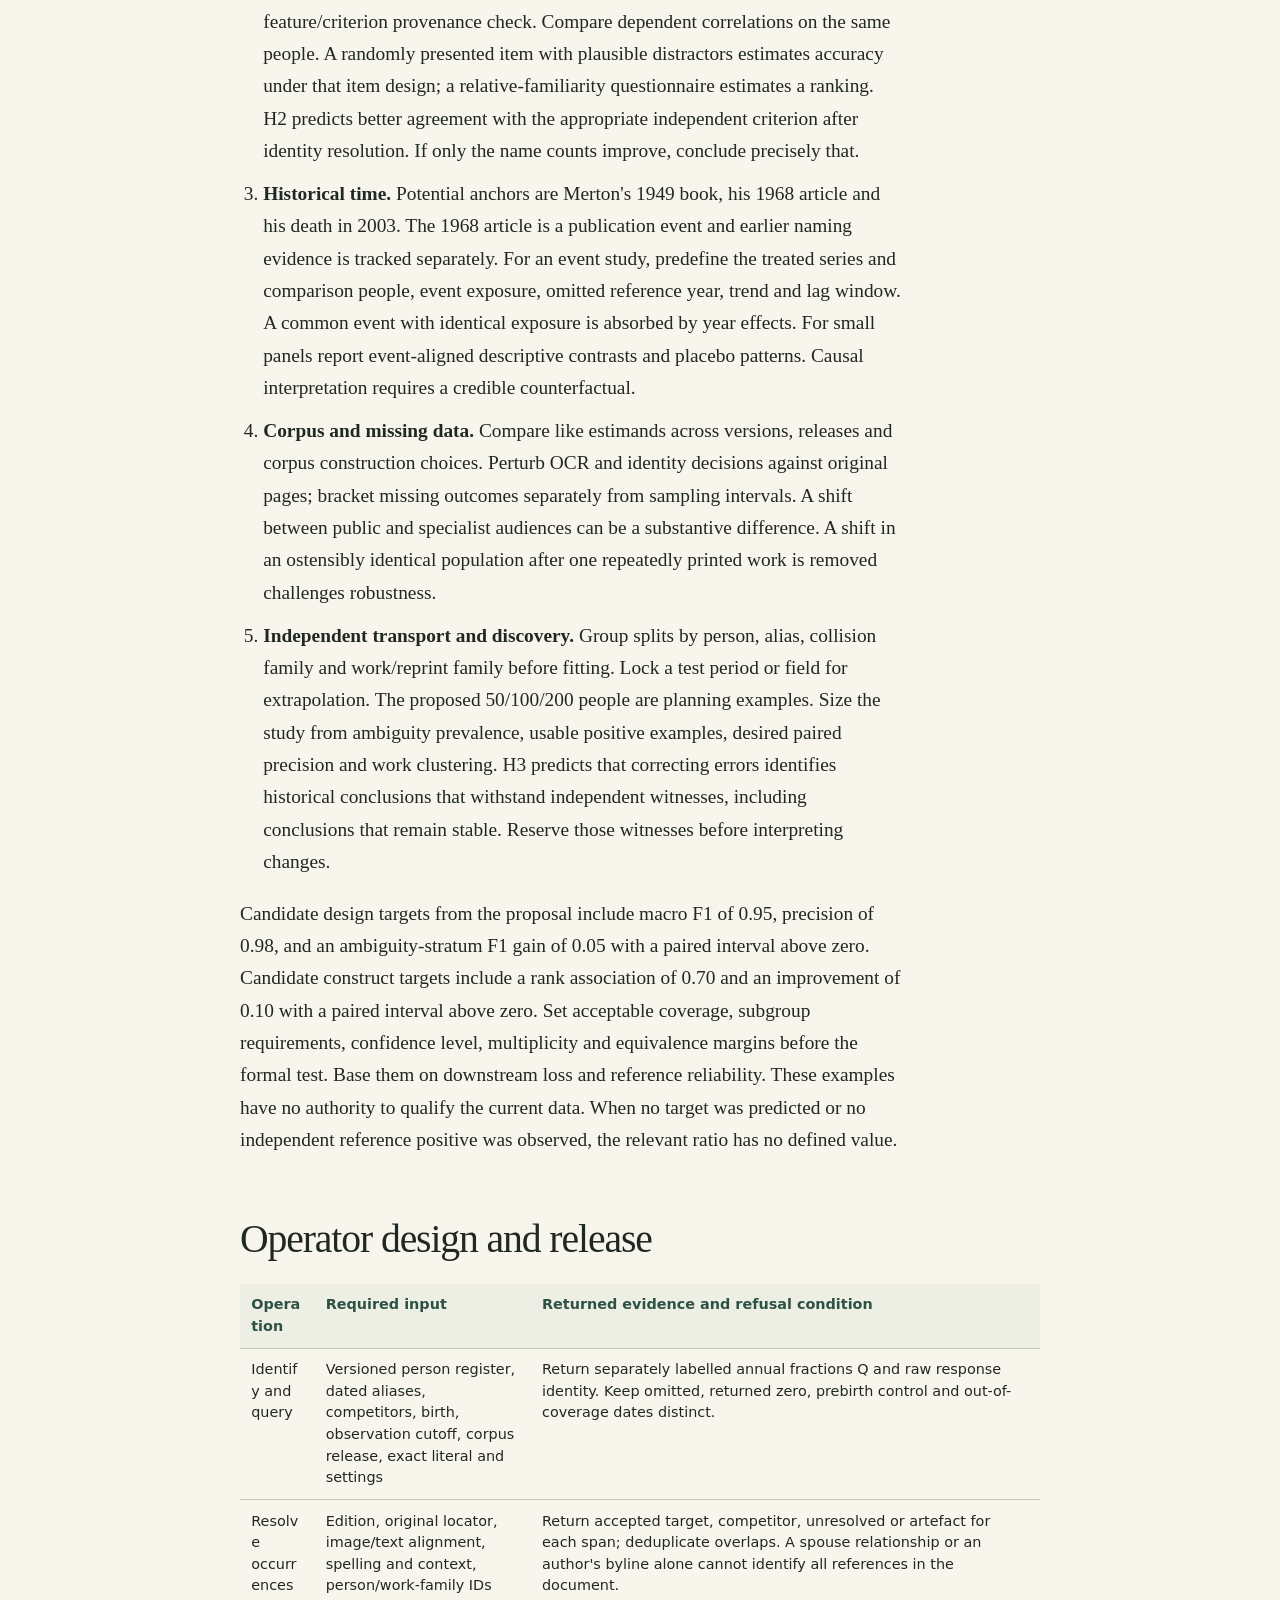
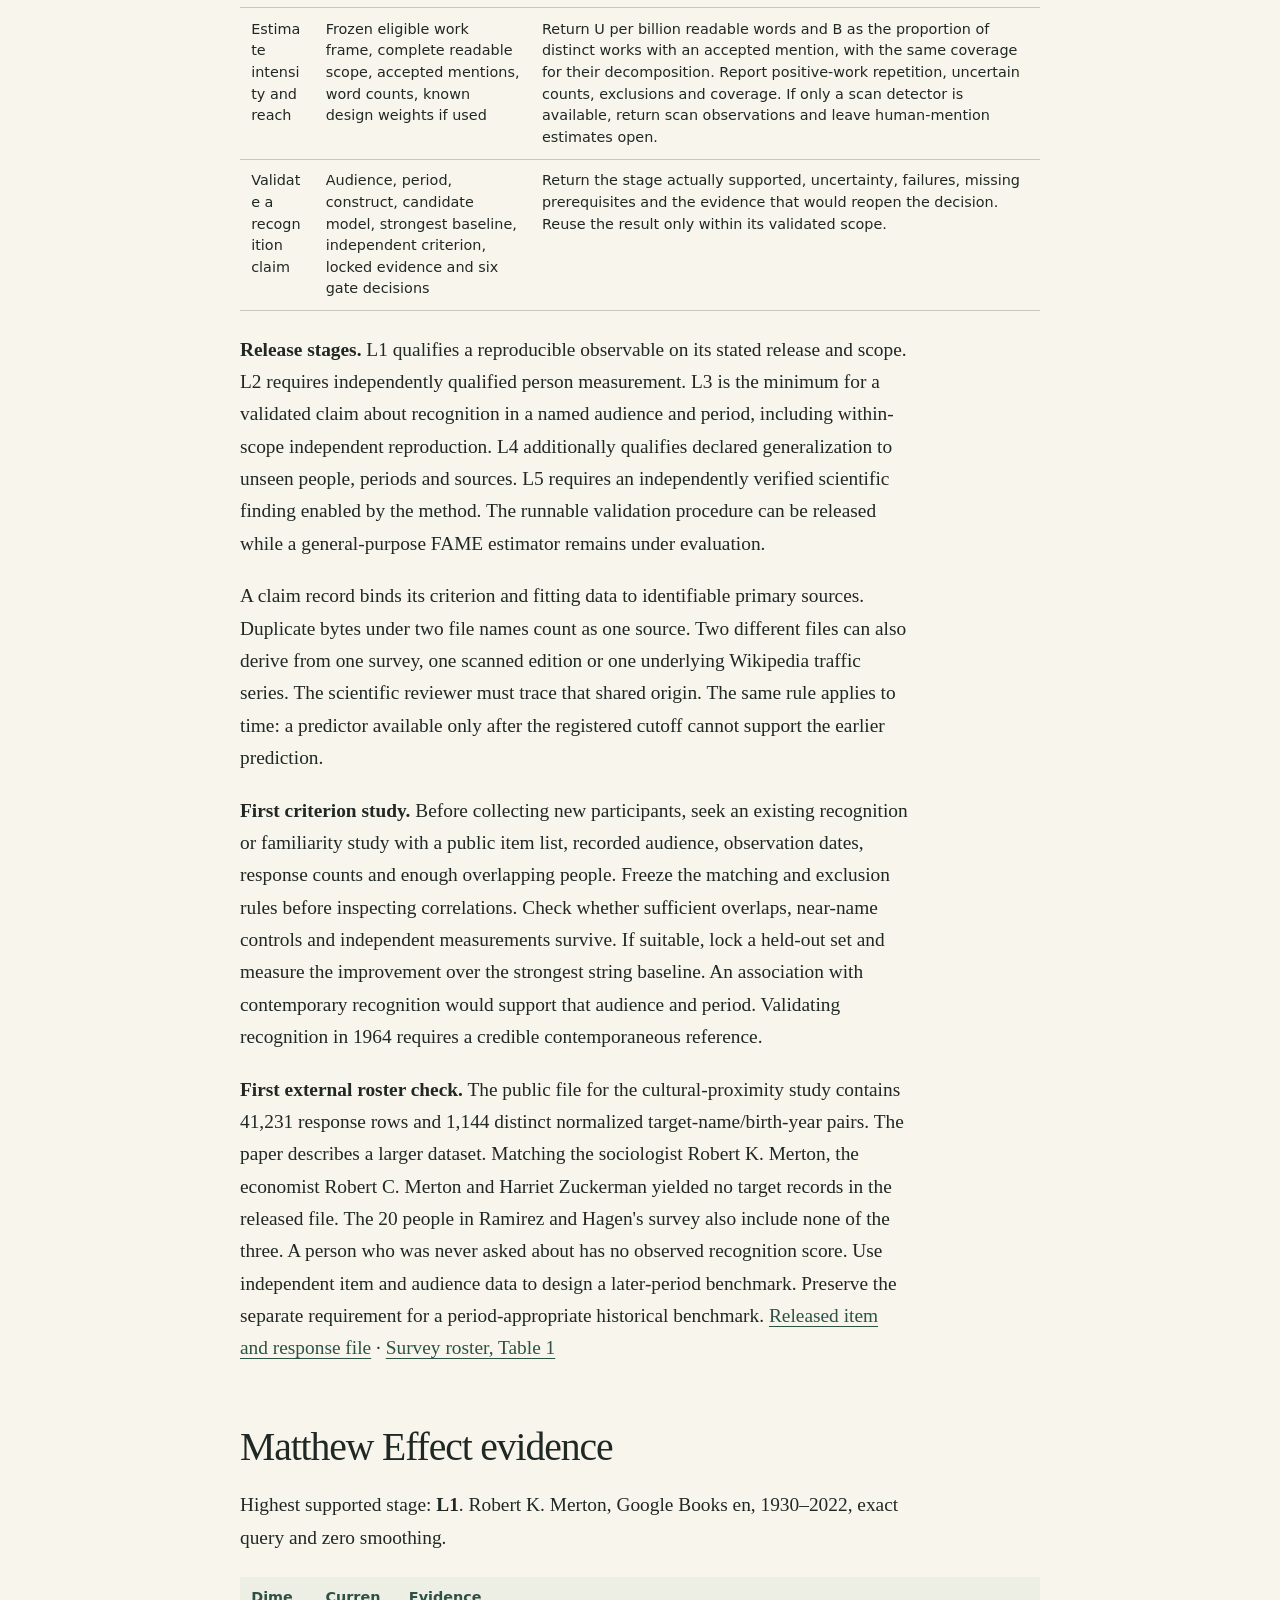
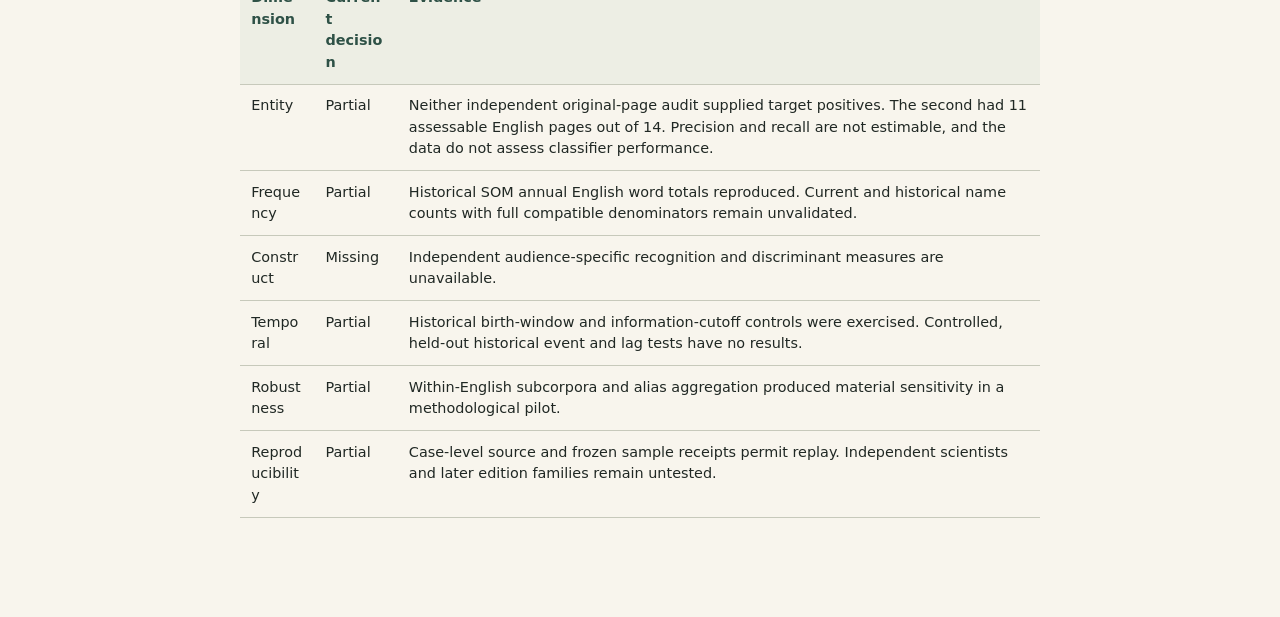
==== commit 7c54a751: "Document source dependence in fame validation" ====
--- a/historical-fame.html
+++ b/historical-fame.html
@@ -53,7 +53,7 @@
 <tr>
 <td>Chan, Mixon and Torgler</td>
 <td>Compare scientists' book-name trajectories by career age.</td>
-<td>Another book-frequency series tests the baseline and reproducibility. An external recognition criterion must arise independently. <a href="https://doi.org/10.1007/s11192-018-2975-4">Original study</a></td>
+<td>Their data section on p. 607 traces the starting roster to Bohannon's list based on Google Books appearances. Selecting figures through the same platform can restrict the range of people available for validation. This comparison informs the string baseline. <a href="https://doi.org/10.1007/s11192-018-2975-4">Original study</a></td>
 </tr>
 <tr>
 <td>Tahmasebi et al. and Younes and Reips</td>
@@ -163,6 +163,7 @@
 </tbody>
 </table></div>
 <p><strong>Release stages.</strong> L1 qualifies a reproducible observable on its stated release and scope. L2 requires independently qualified person measurement. L3 is the minimum for a validated claim about recognition in a named audience and period, including within-scope independent reproduction. L4 additionally qualifies declared generalization to unseen people, periods and sources. L5 requires an independently verified scientific finding enabled by the method. The runnable validation procedure can be released while a general-purpose FAME estimator remains under evaluation.</p>
+<p>A claim record binds its criterion and fitting data to identifiable primary sources. Duplicate bytes under two file names count as one source. Two different files can also derive from one survey, one scanned edition or one underlying Wikipedia traffic series. The scientific reviewer must trace that shared origin. The same rule applies to time: a predictor available only after the registered cutoff cannot support the earlier prediction.</p>
 <p><strong>First criterion study.</strong> Before collecting new participants, seek an existing recognition or familiarity study with a public item list, recorded audience, observation dates, response counts and enough overlapping people. Freeze the matching and exclusion rules before inspecting correlations. Check whether sufficient overlaps, near-name controls and independent measurements survive. If suitable, lock a held-out set and measure the improvement over the strongest string baseline. An association with contemporary recognition would support that audience and period. Validating recognition in 1964 requires a credible contemporaneous reference.</p>
 <p><strong>First external roster check.</strong> The public file for the cultural-proximity study contains 41,231 response rows and 1,144 distinct normalized target-name/birth-year pairs. The paper describes a larger dataset. Matching the sociologist Robert K. Merton, the economist Robert C. Merton and Harriet Zuckerman yielded no target records in the released file. The 20 people in Ramirez and Hagen's survey also include none of the three. A person who was never asked about has no observed recognition score. Use independent item and audience data to design a later-period benchmark. Preserve the separate requirement for a period-appropriate historical benchmark. <a href="https://github.com/CenterForCollectiveLearning/culturalProximityCollectiveMemory/blob/ce0ca64d55fe1c8bc274dbb60a0a17e3028241e4/clean_game_with_languages.csv">Released item and response file</a> · <a href="https://doi.org/10.1371/journal.pone.0200196">Survey roster, Table 1</a></p>
 <h2>Matthew Effect evidence</h2>
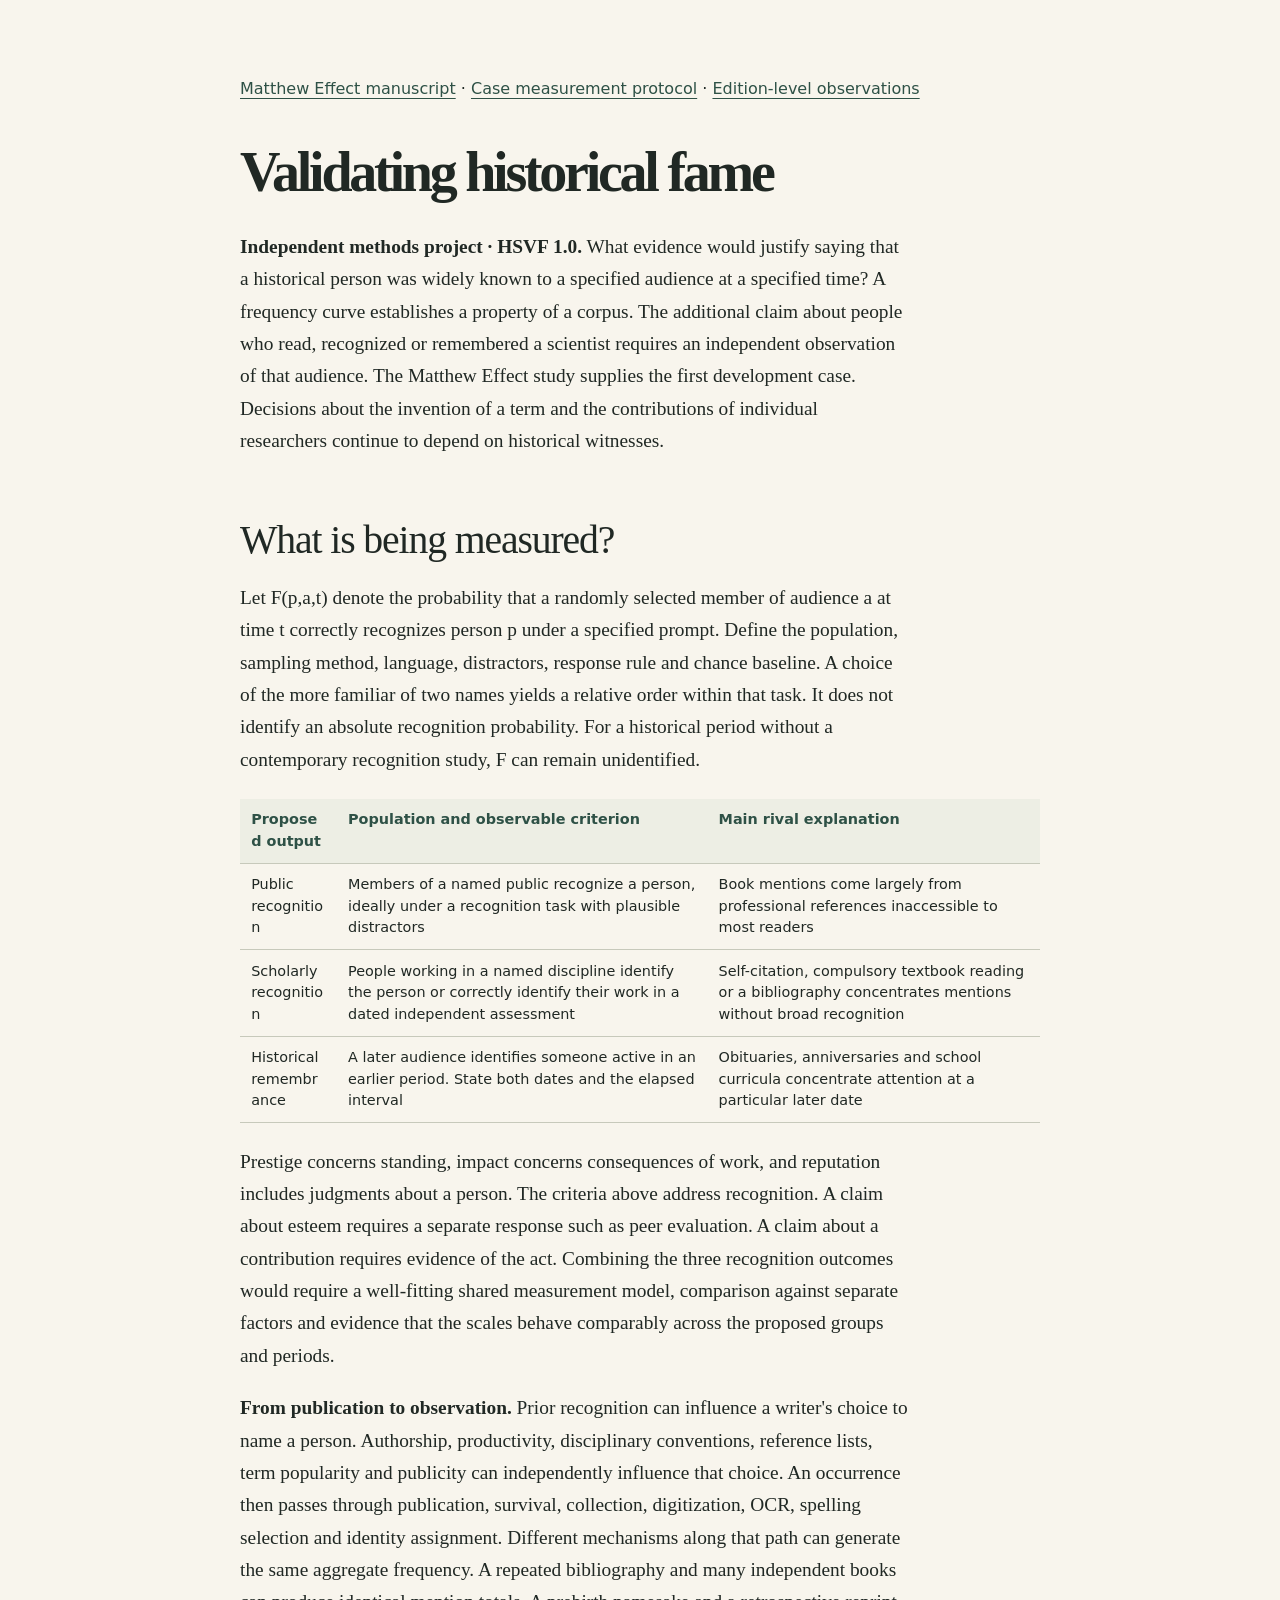
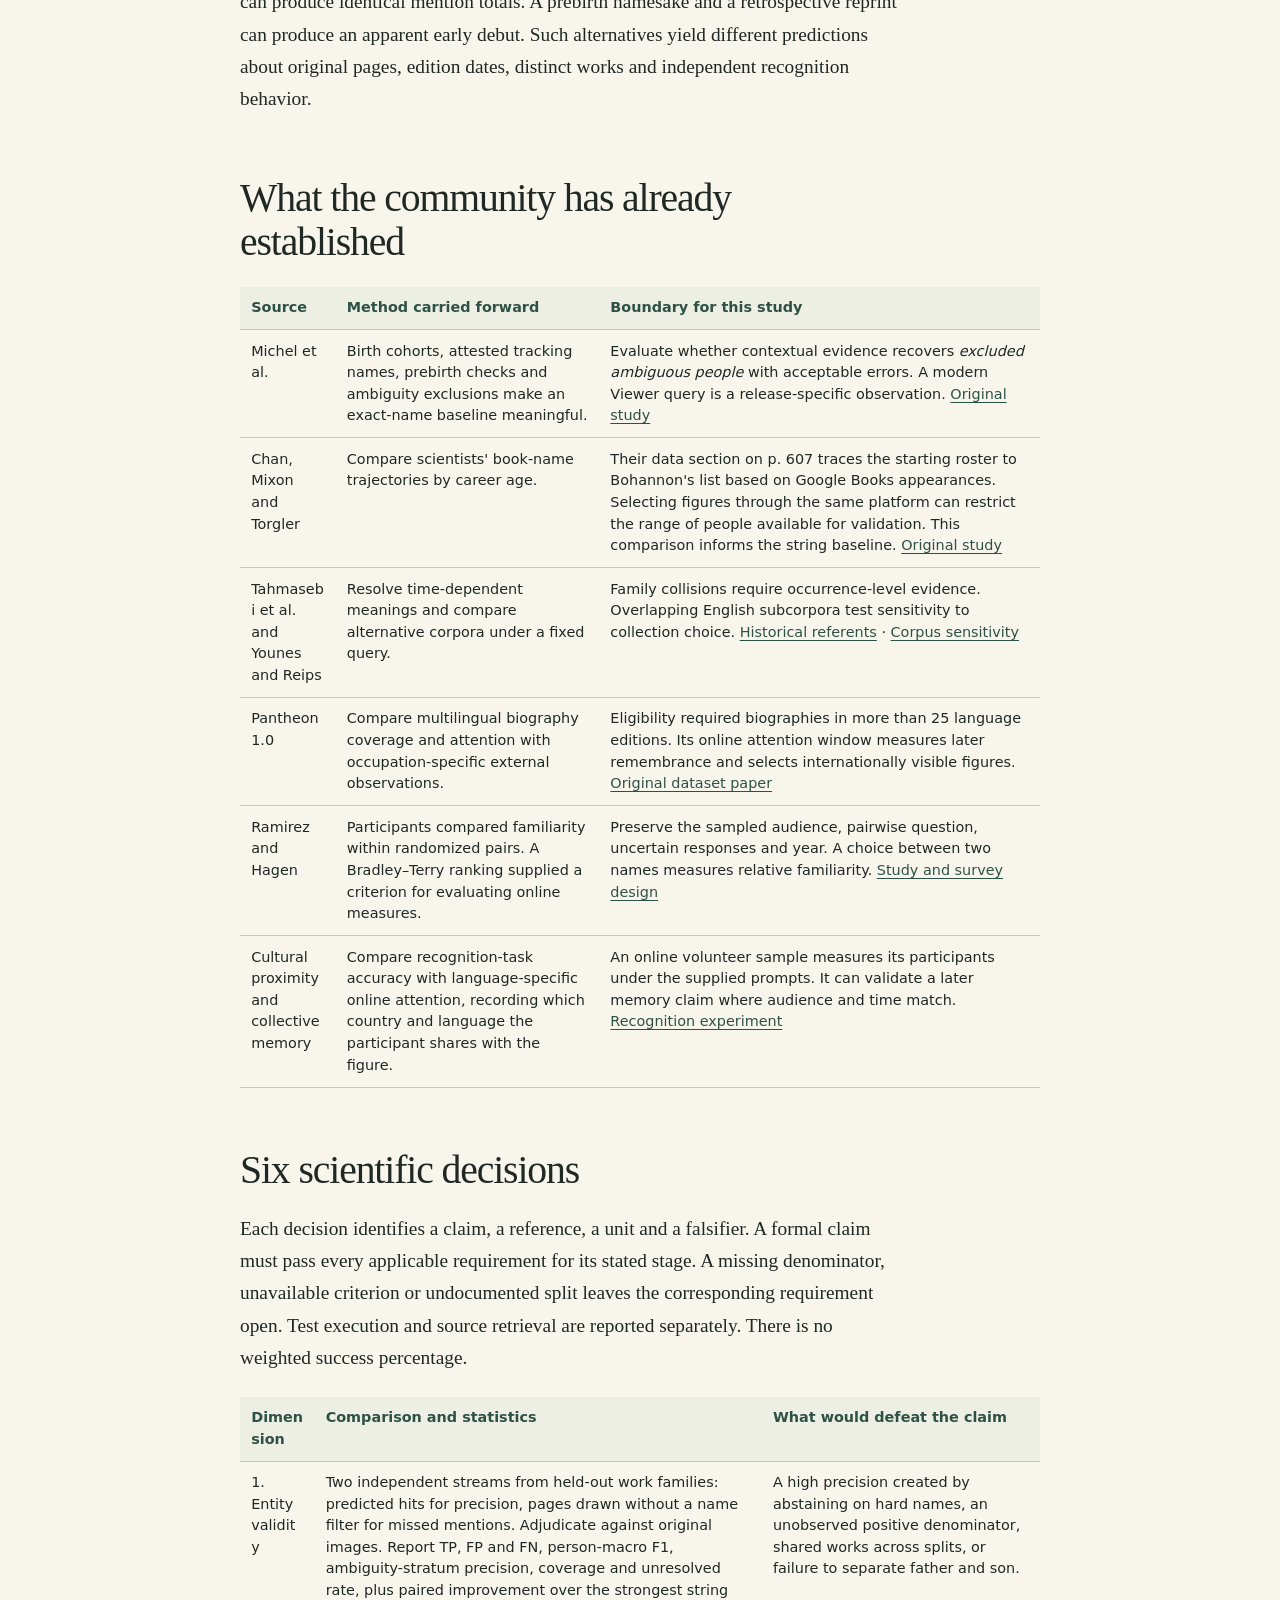
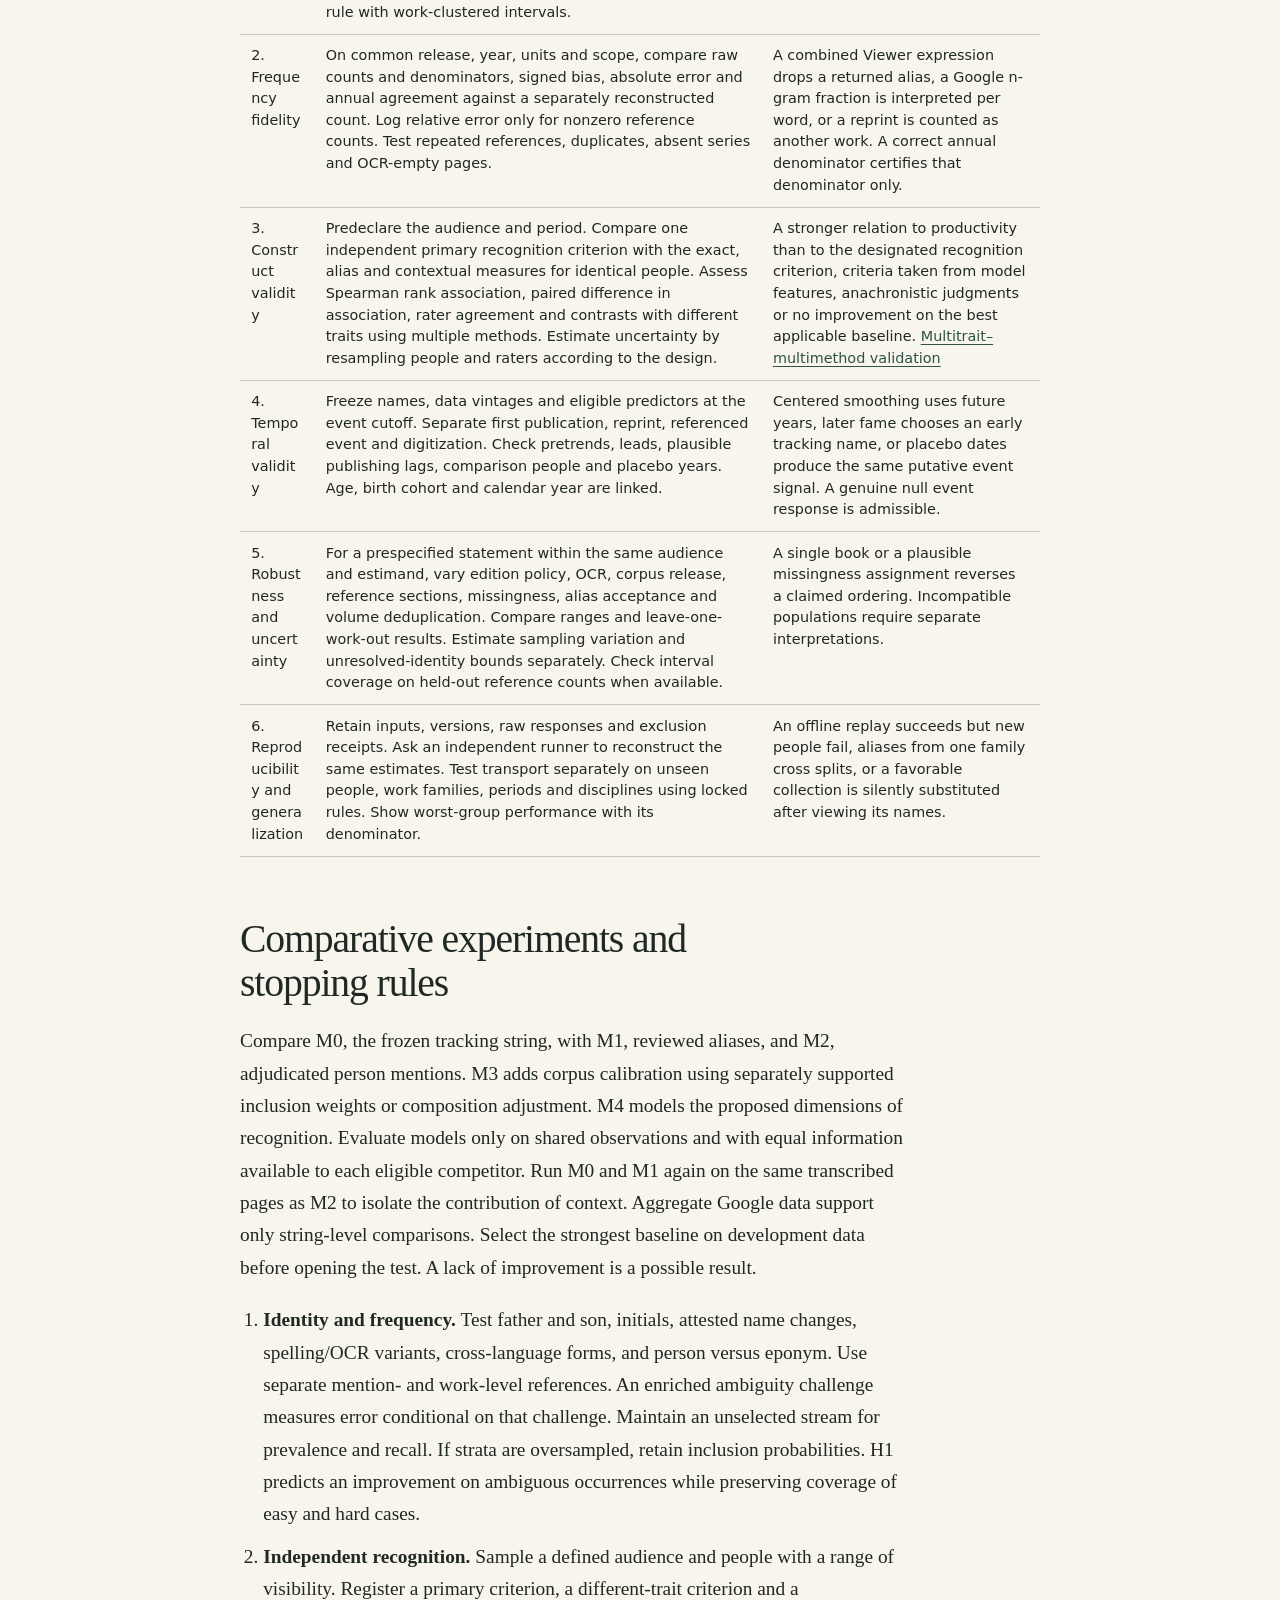
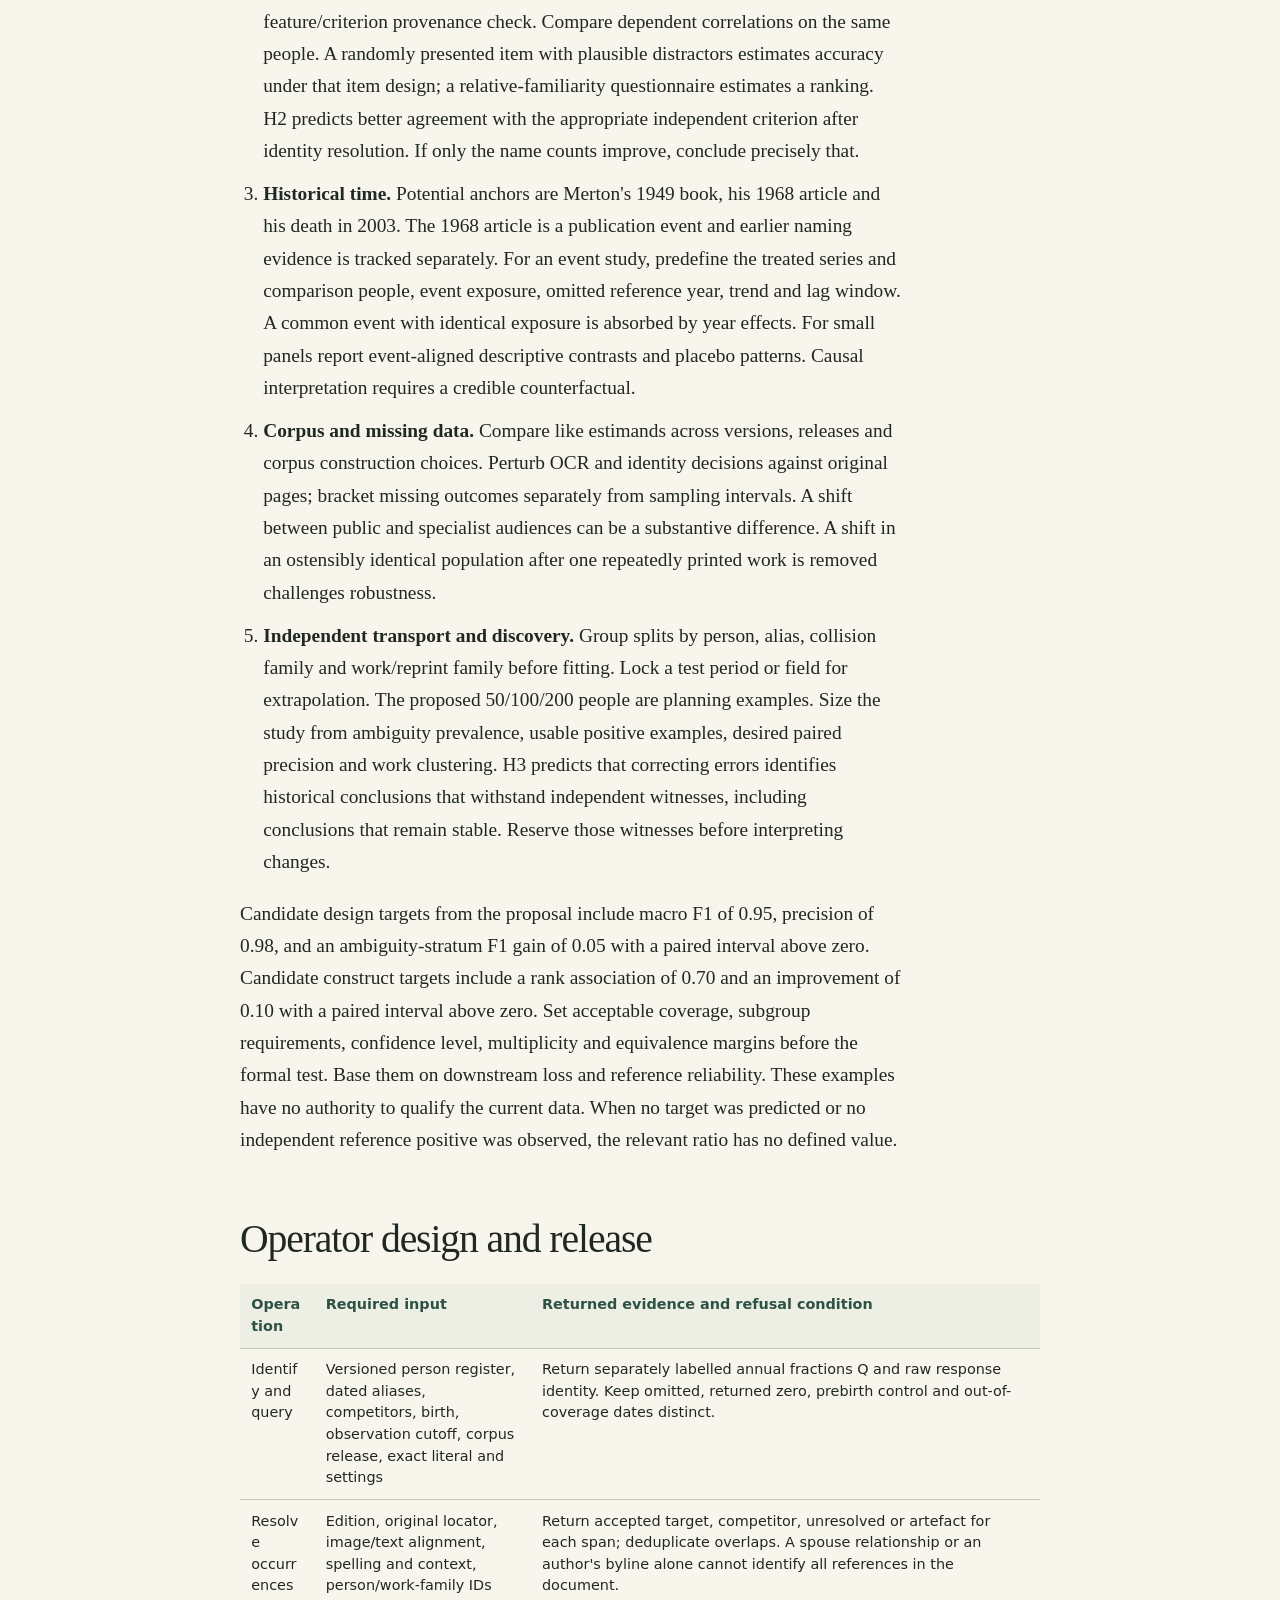
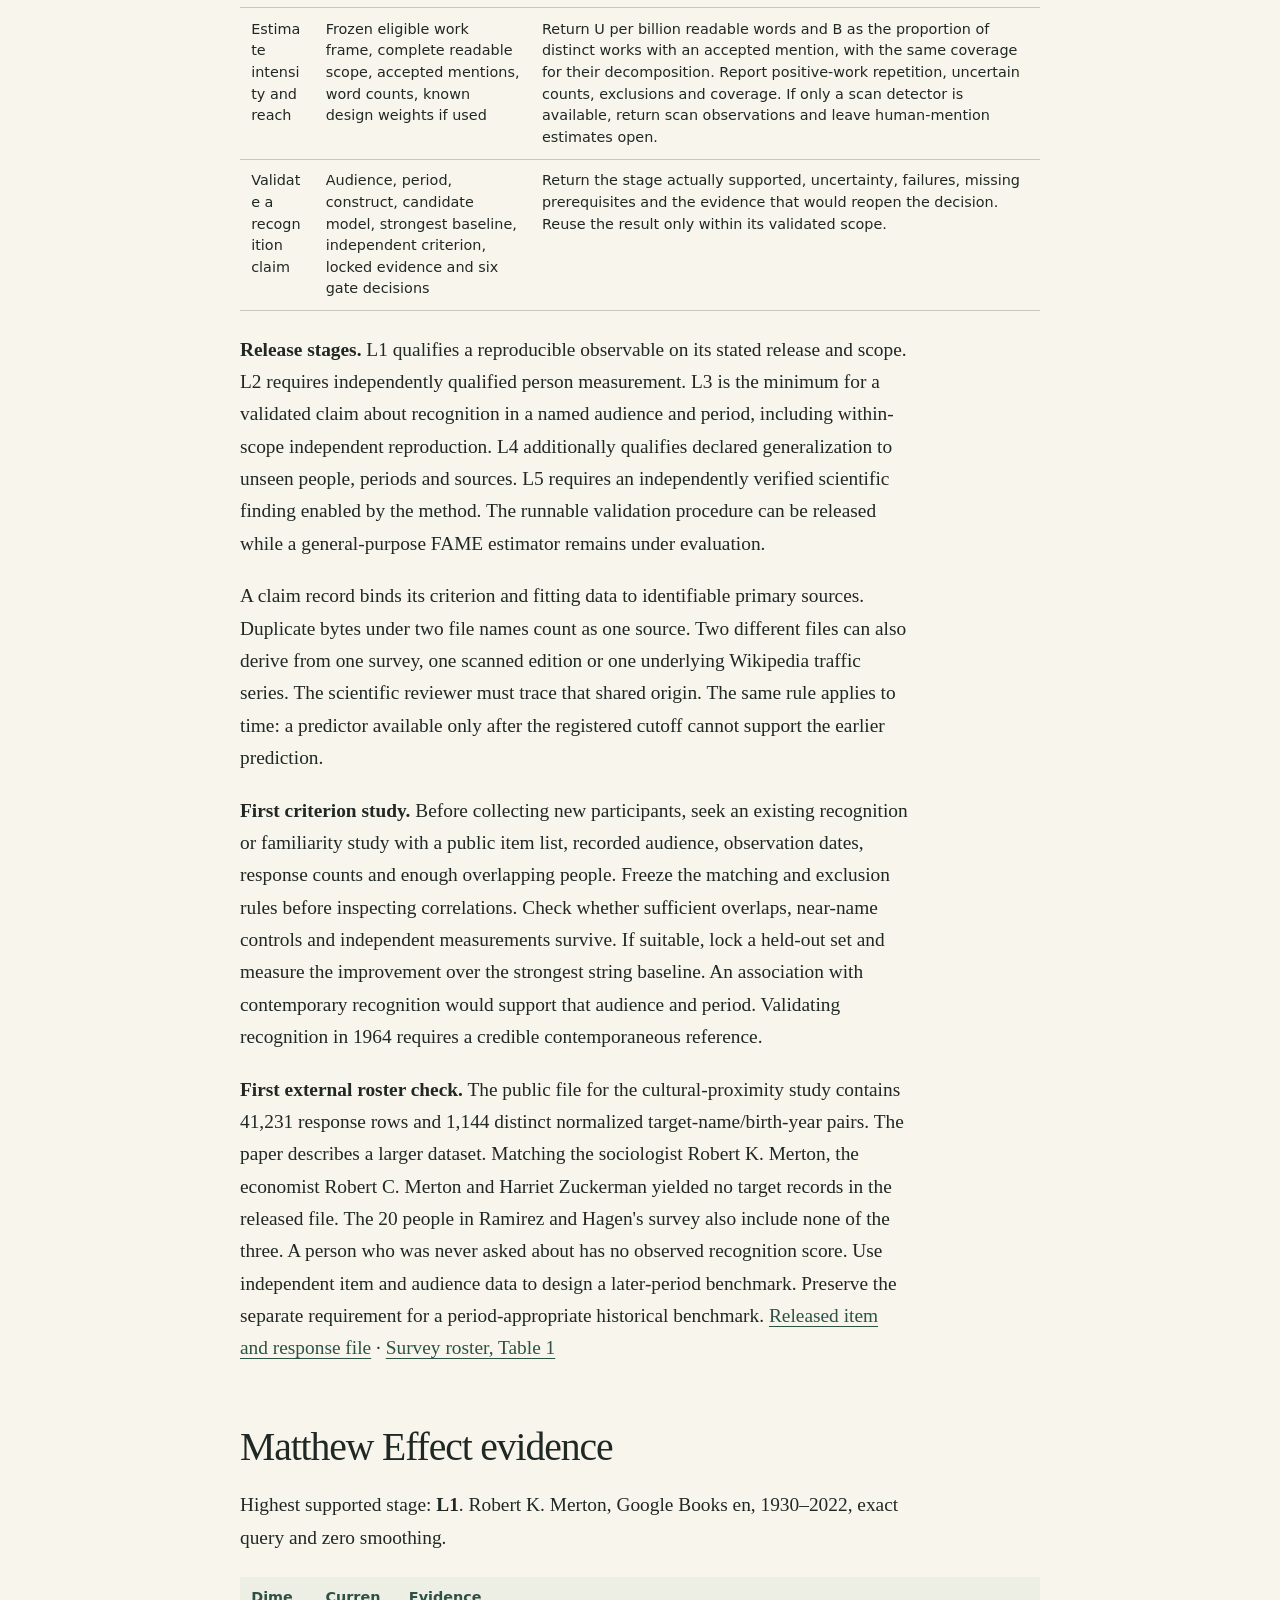
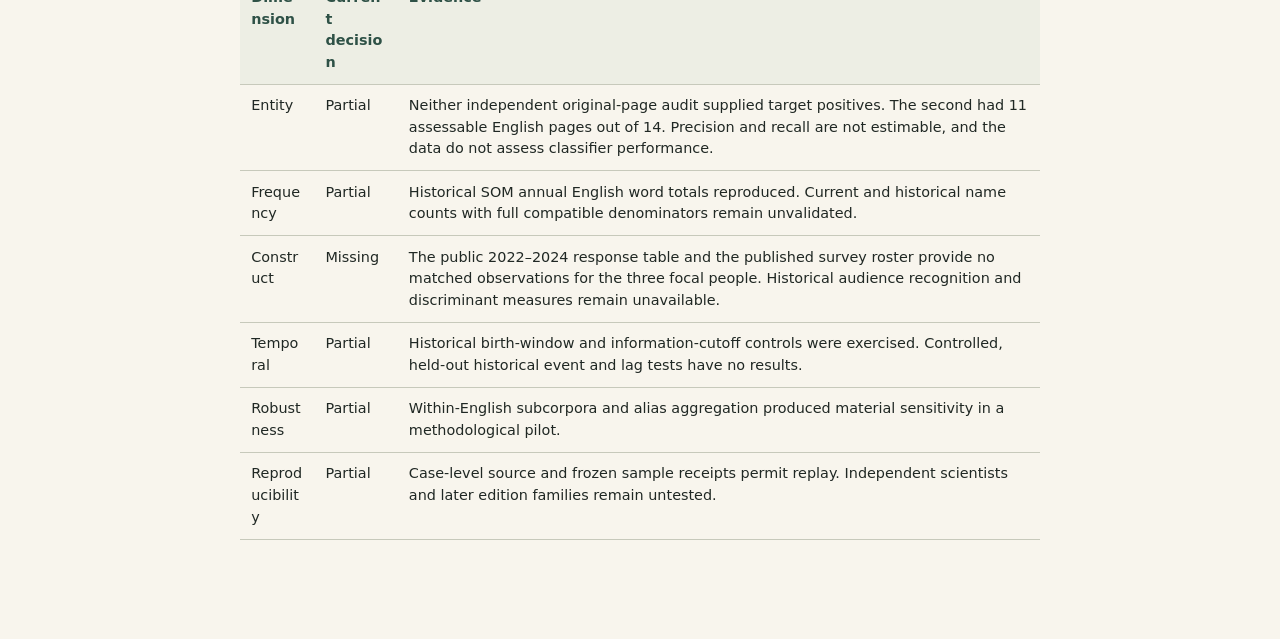
==== commit aca8e358: "Report the observed coverage of the recognition benchmarks" ====
--- a/historical-fame.html
+++ b/historical-fame.html
@@ -190,7 +190,7 @@
 <tr>
 <td>Construct</td>
 <td>Missing</td>
-<td>Independent audience-specific recognition and discriminant measures are unavailable.</td>
+<td>The public 2022–2024 response table and the published survey roster provide no matched observations for the three focal people. Historical audience recognition and discriminant measures remain unavailable.</td>
 </tr>
 <tr>
 <td>Temporal</td>
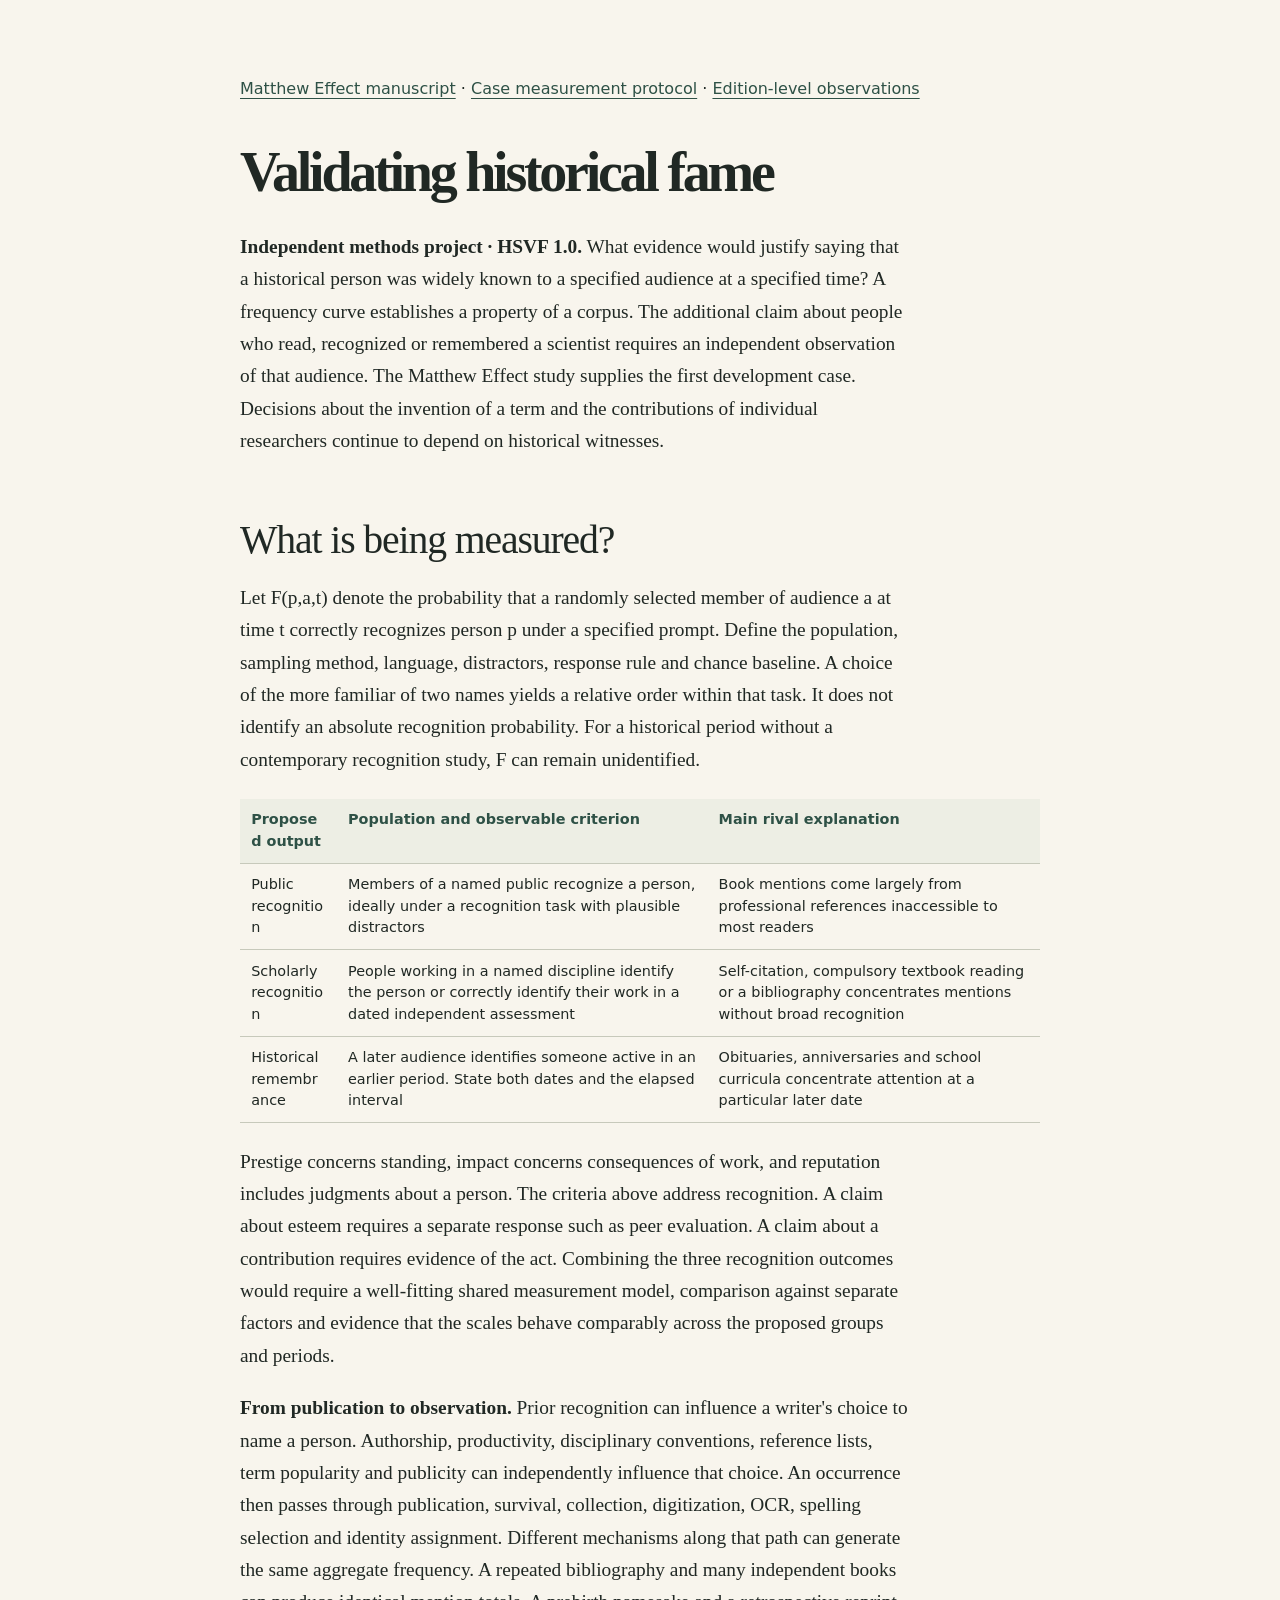
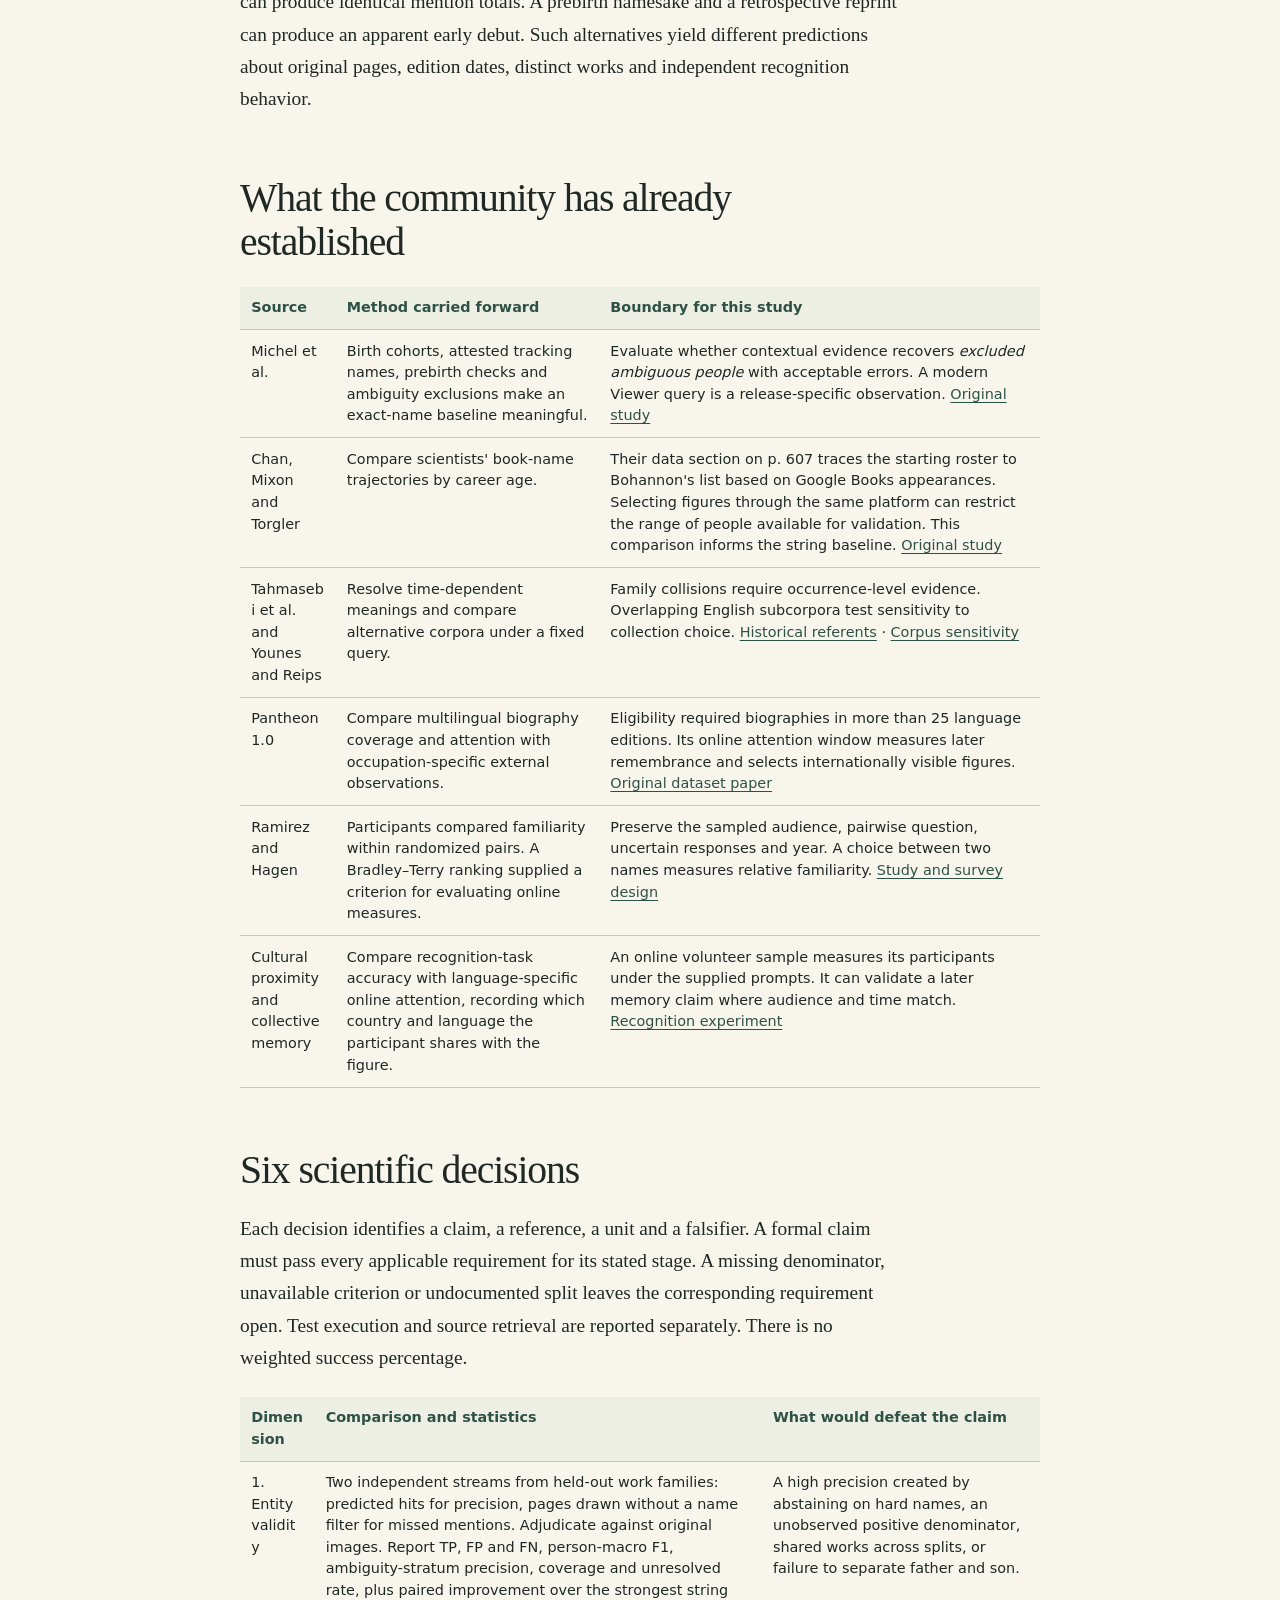
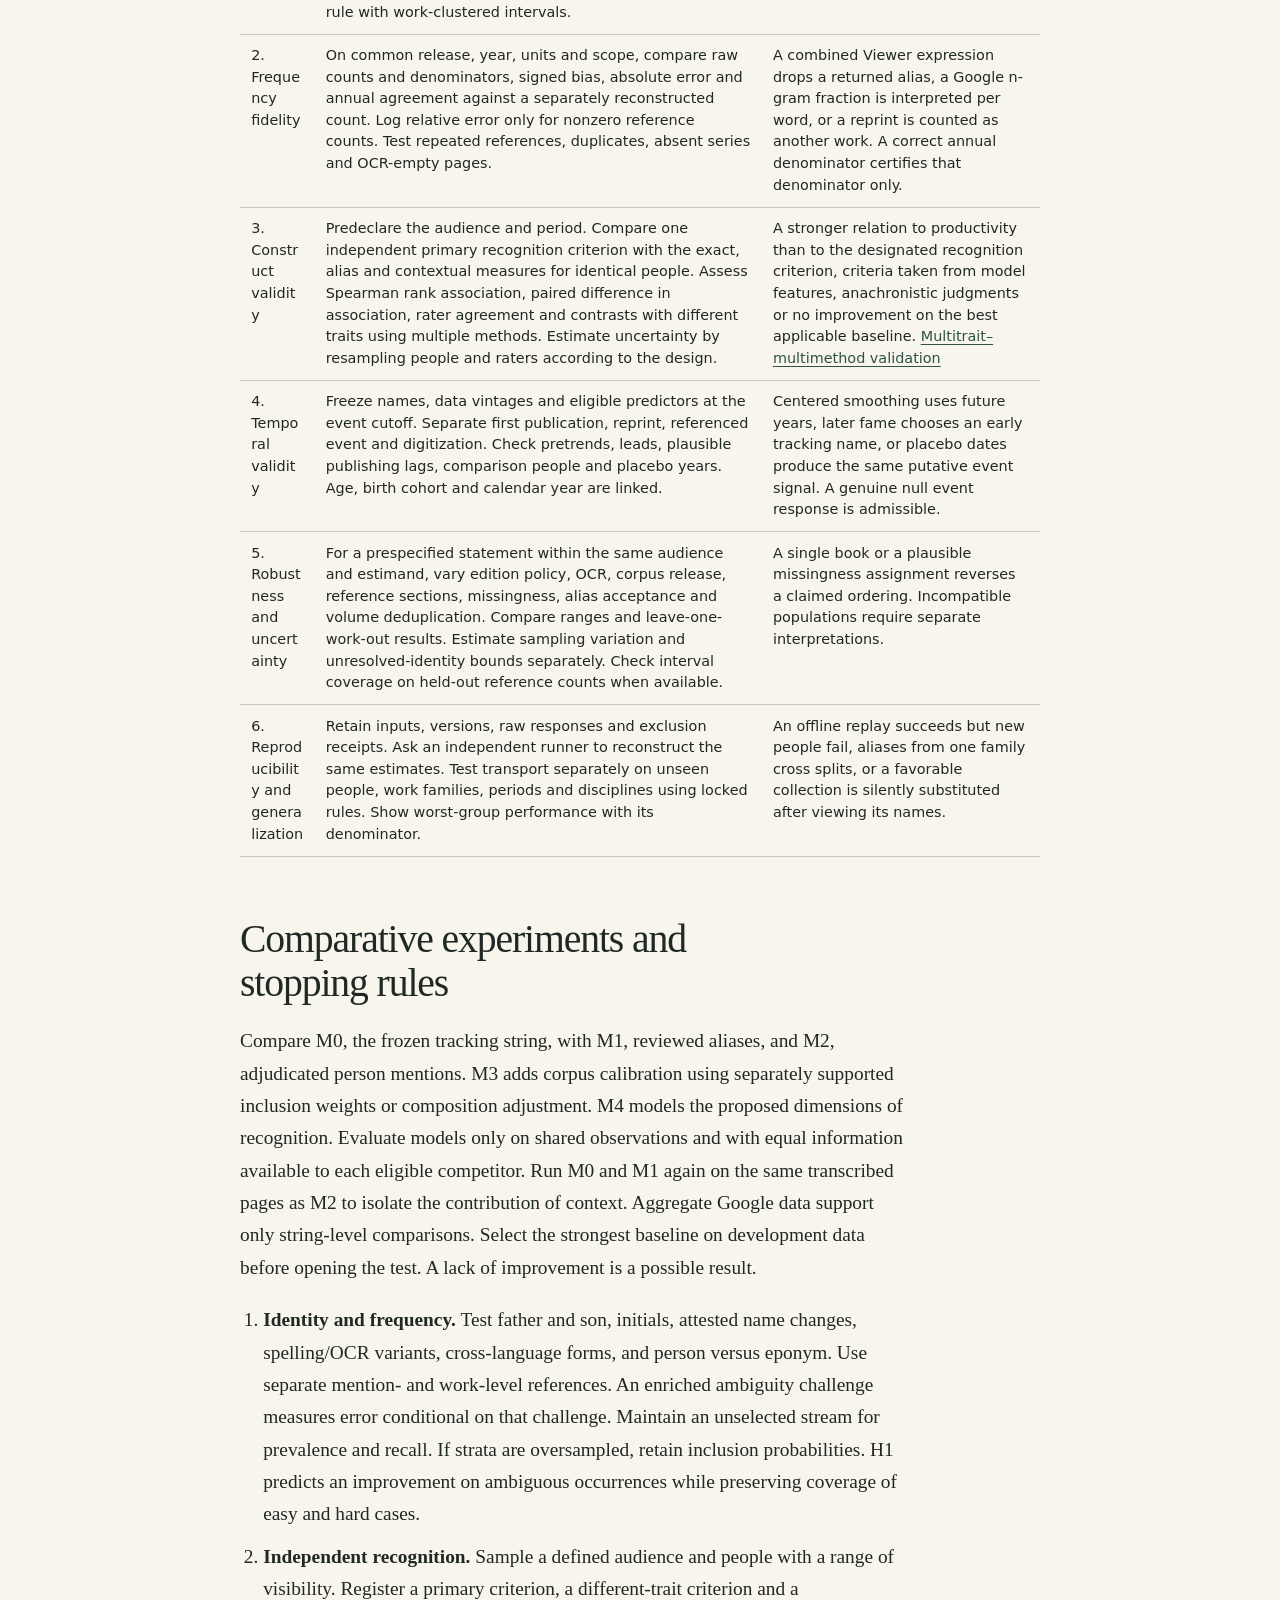
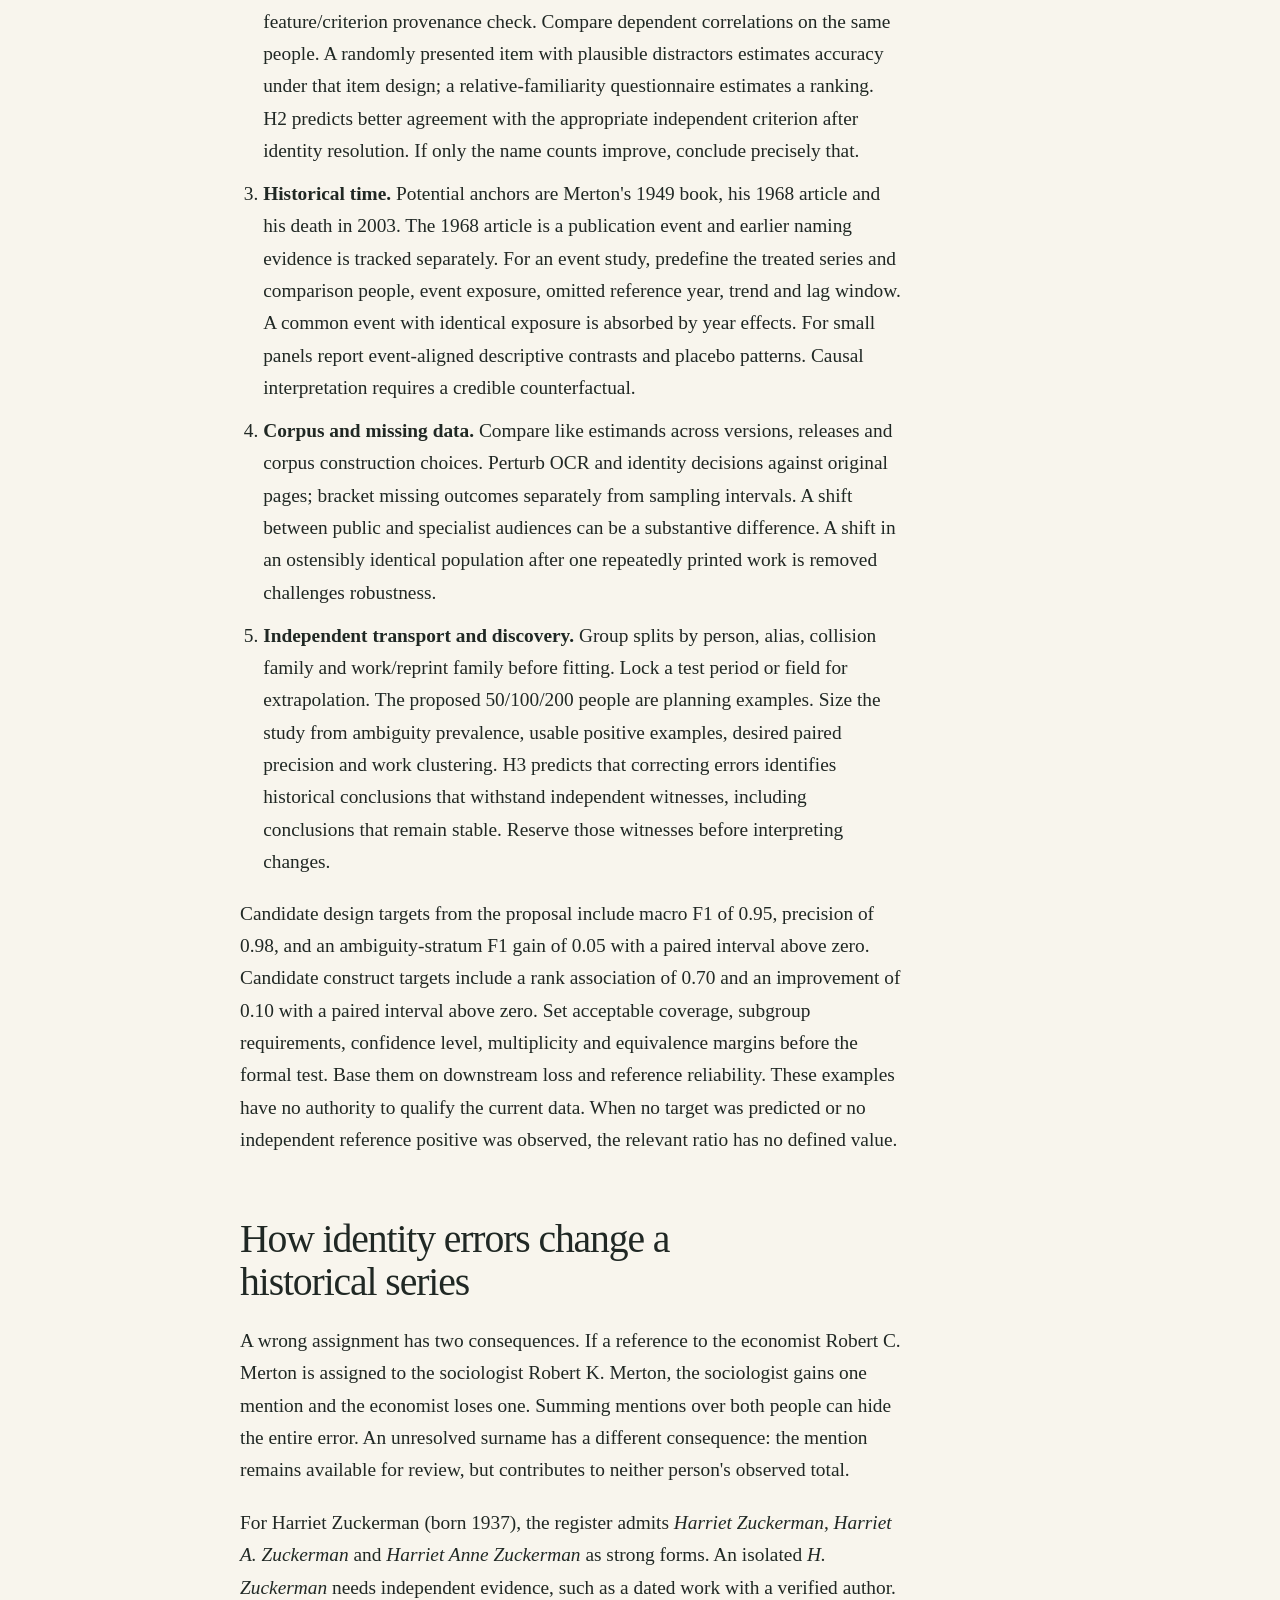
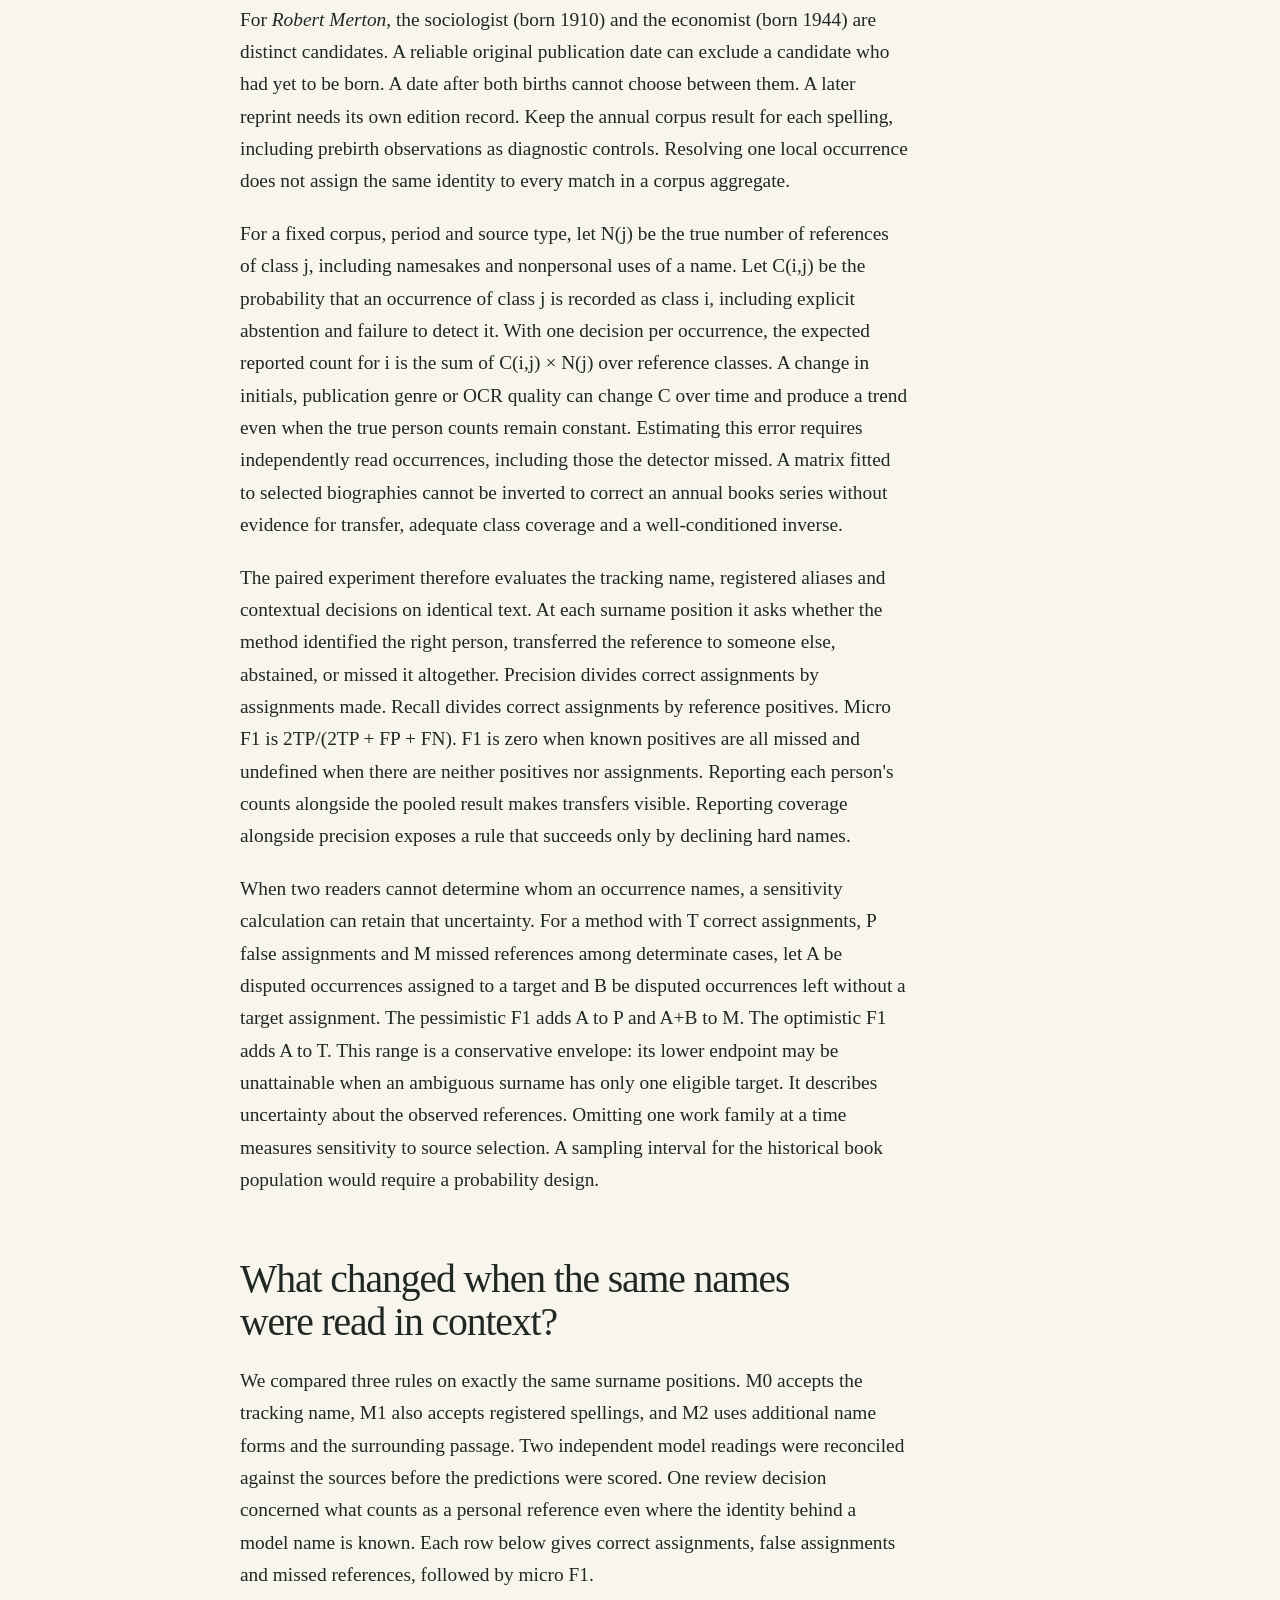
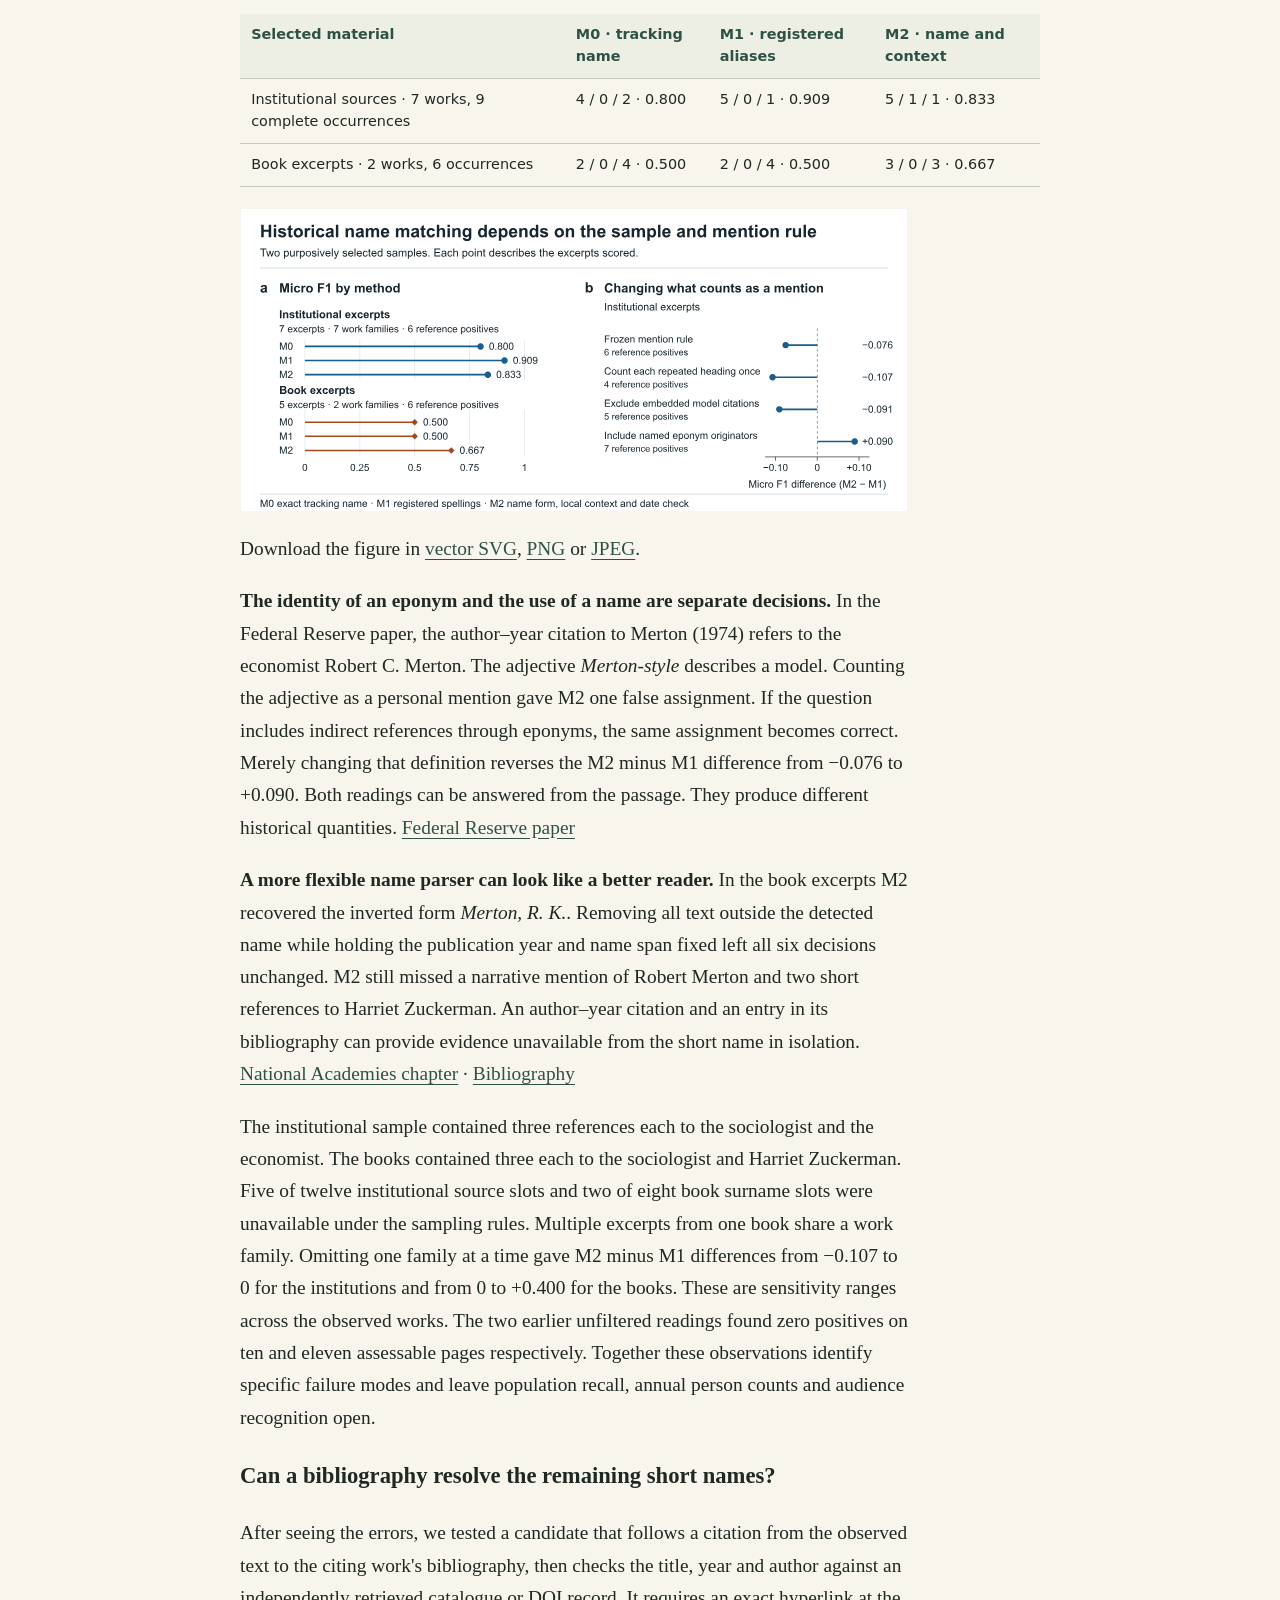
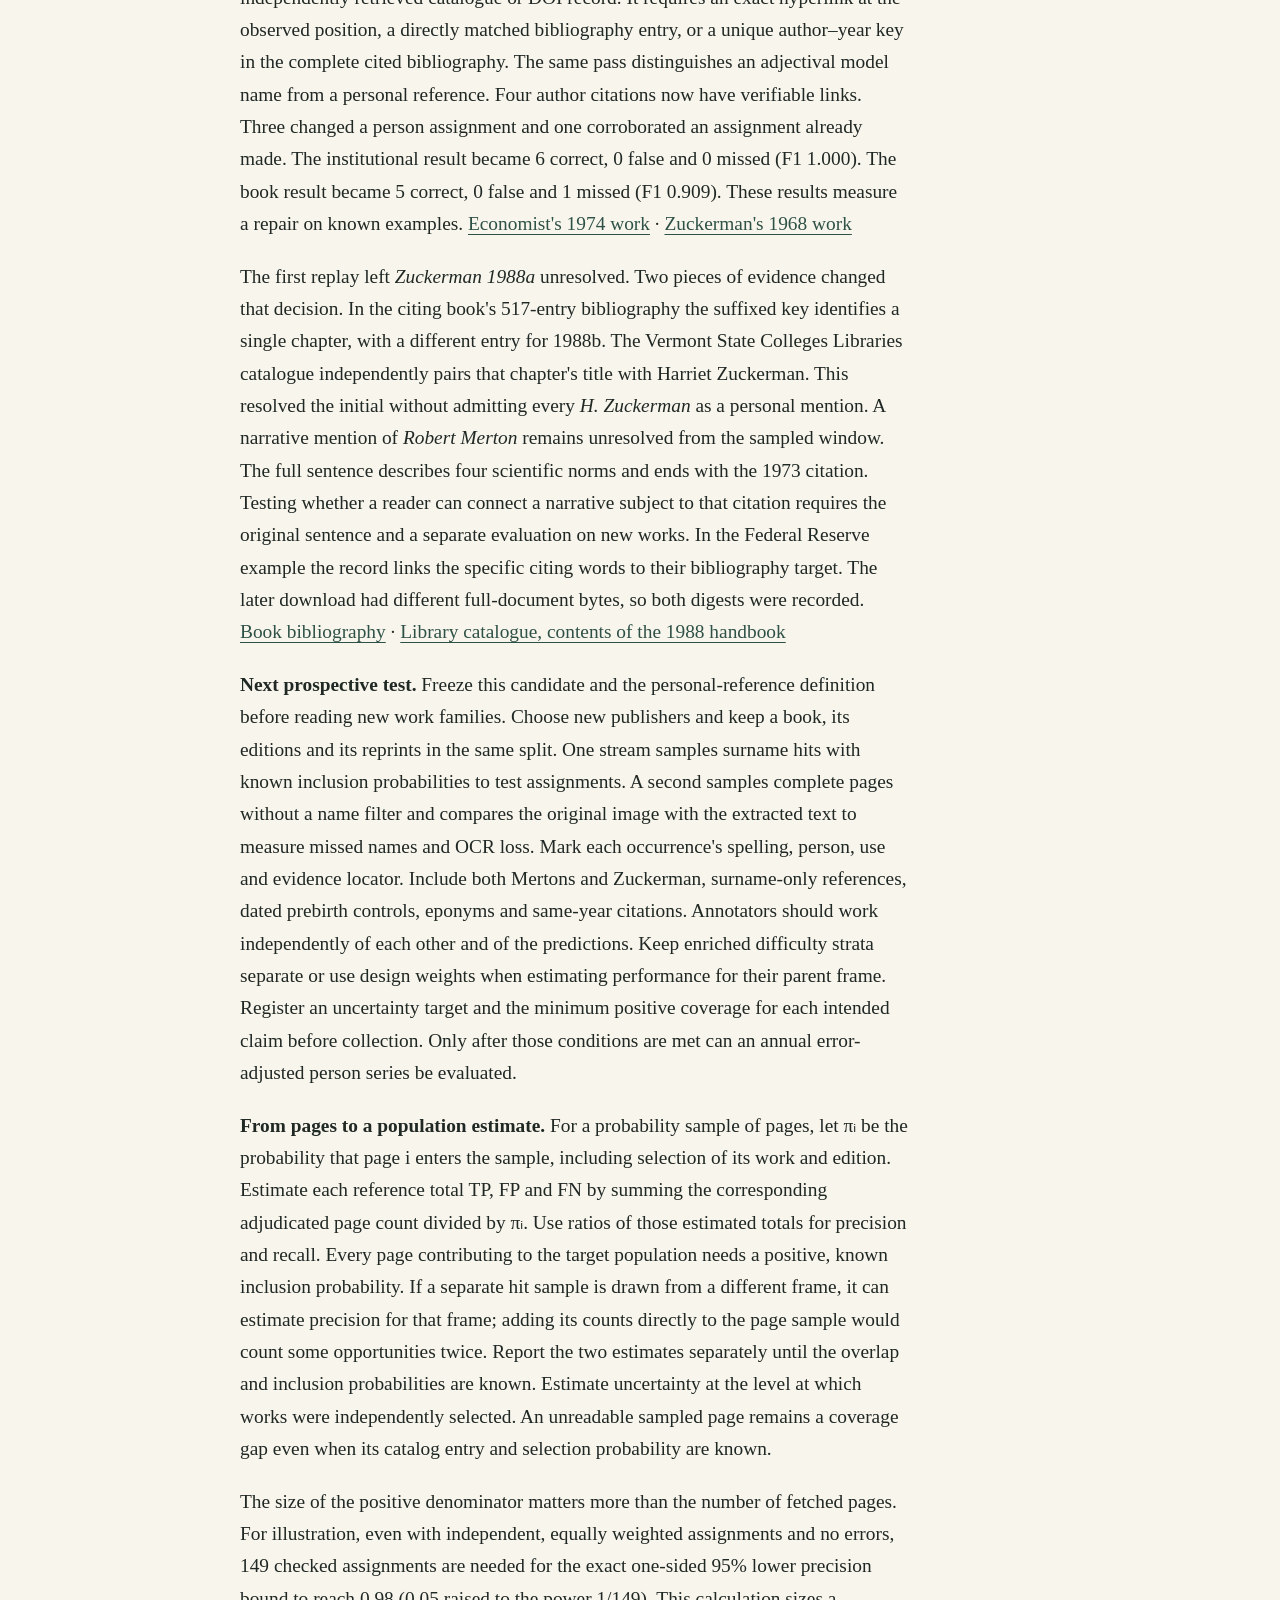
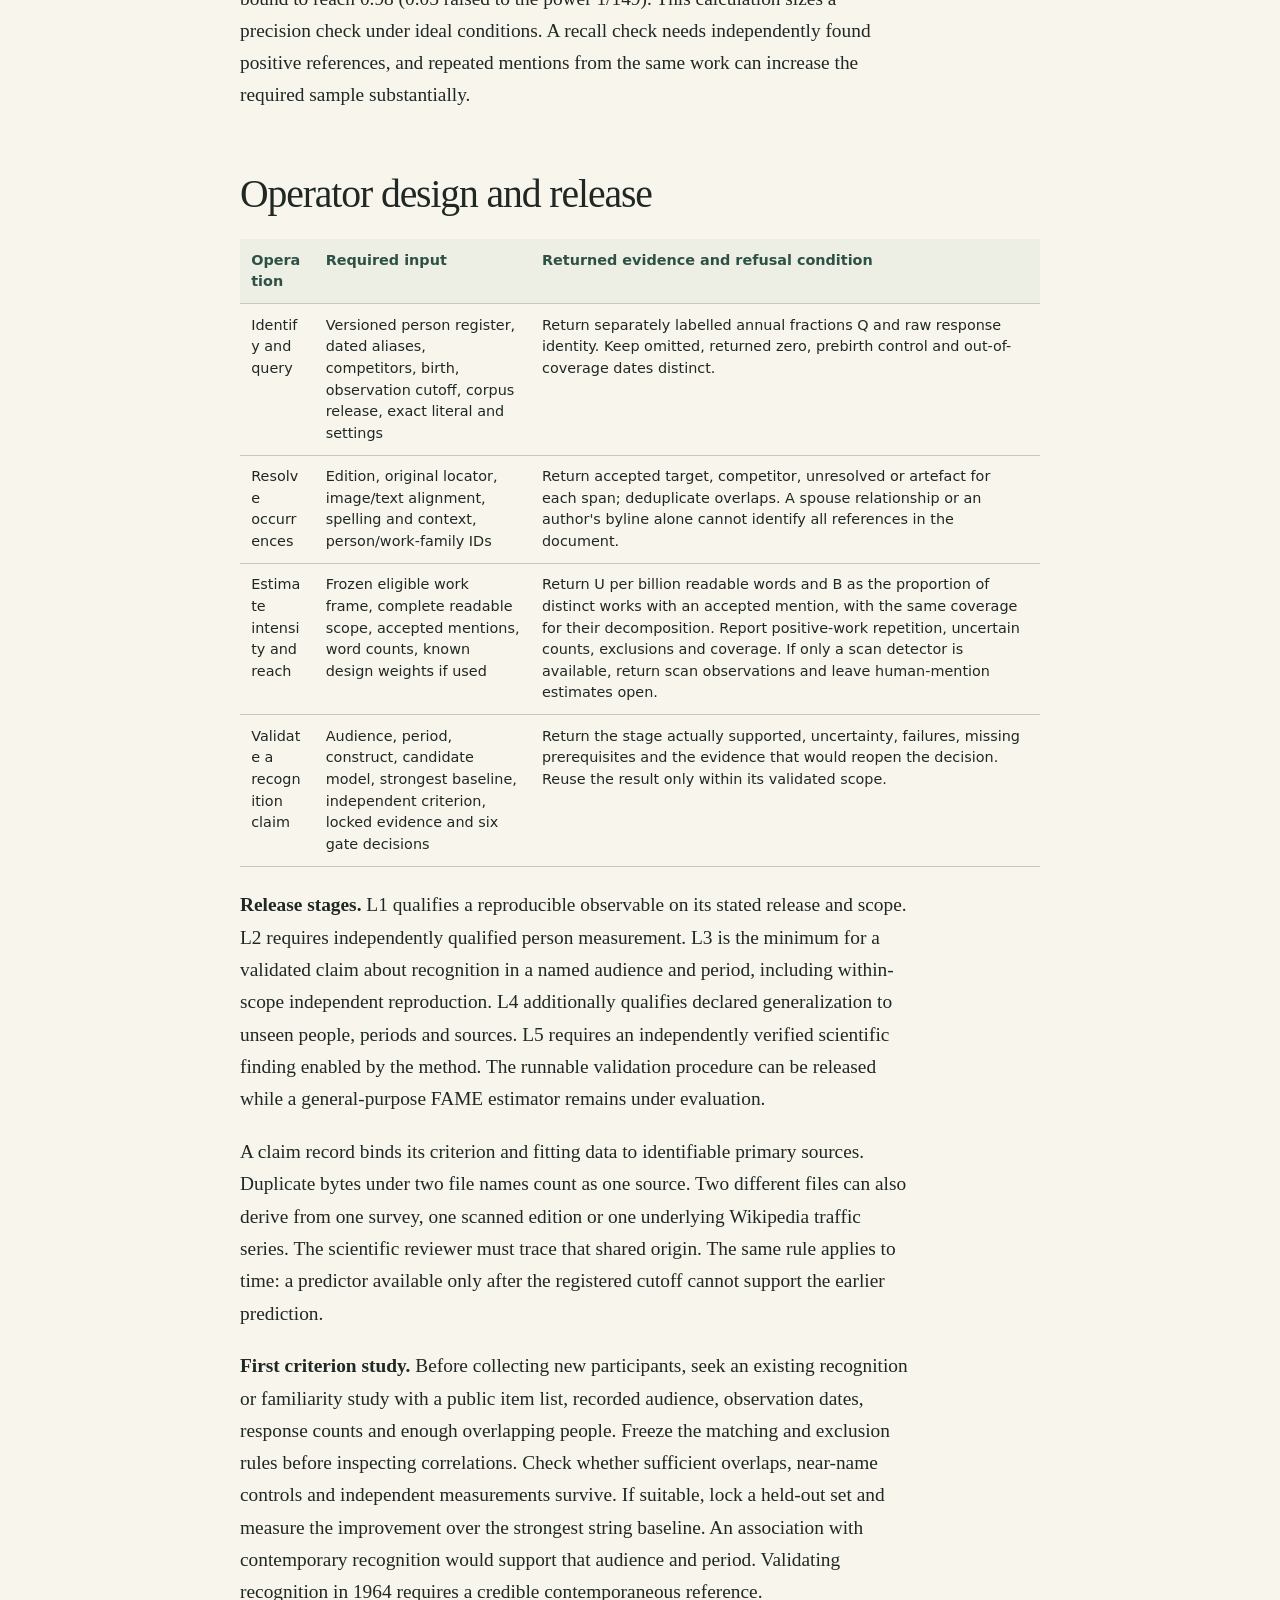
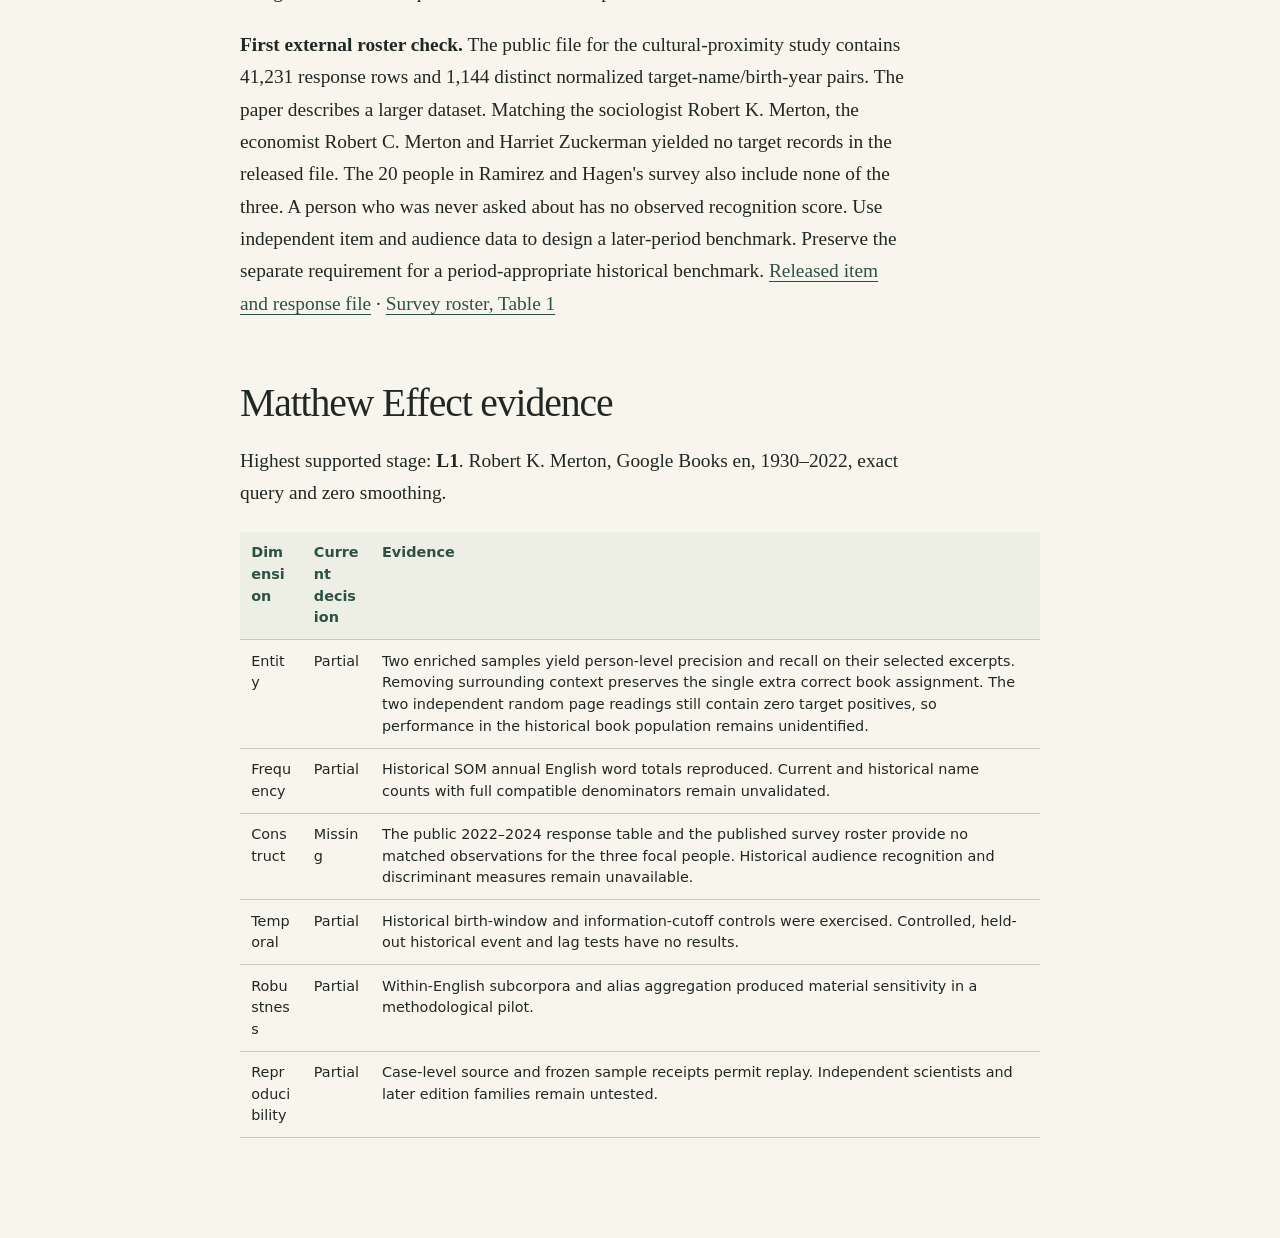
==== commit 39f45f88: "Publish paired historical-name validation and citation-link findings" ====
--- a/historical-fame.html
+++ b/historical-fame.html
@@ -5,7 +5,7 @@
 <body><main class="shell reader replication-report"><nav aria-label="Research outputs"><a href="manuscript.html">Matthew Effect manuscript</a> · <a href="matthew-matilda/method.html">Case measurement protocol</a> · <a href="matthew-matilda/readable-editions.csv" download>Edition-level observations</a></nav>
 <article class="reader-text"><h1>Validating historical fame</h1>
 <p><strong>Independent methods project · HSVF 1.0.</strong> What evidence would justify saying that a historical person was widely known to a specified audience at a specified time? A frequency curve establishes a property of a corpus. The additional claim about people who read, recognized or remembered a scientist requires an independent observation of that audience. The Matthew Effect study supplies the first development case. Decisions about the invention of a term and the contributions of individual researchers continue to depend on historical witnesses.</p>
-<h2>What is being measured?</h2>
+<h2 id="what-is-being-measured">What is being measured?</h2>
 <p>Let F(p,a,t) denote the probability that a randomly selected member of audience a at time t correctly recognizes person p under a specified prompt. Define the population, sampling method, language, distractors, response rule and chance baseline. A choice of the more familiar of two names yields a relative order within that task. It does not identify an absolute recognition probability. For a historical period without a contemporary recognition study, F can remain unidentified.</p>
 <div class="table-wrap" tabindex="0"><table>
 <thead>
@@ -35,7 +35,7 @@
 </table></div>
 <p>Prestige concerns standing, impact concerns consequences of work, and reputation includes judgments about a person. The criteria above address recognition. A claim about esteem requires a separate response such as peer evaluation. A claim about a contribution requires evidence of the act. Combining the three recognition outcomes would require a well-fitting shared measurement model, comparison against separate factors and evidence that the scales behave comparably across the proposed groups and periods.</p>
 <p><strong>From publication to observation.</strong> Prior recognition can influence a writer's choice to name a person. Authorship, productivity, disciplinary conventions, reference lists, term popularity and publicity can independently influence that choice. An occurrence then passes through publication, survival, collection, digitization, OCR, spelling selection and identity assignment. Different mechanisms along that path can generate the same aggregate frequency. A repeated bibliography and many independent books can produce identical mention totals. A prebirth namesake and a retrospective reprint can produce an apparent early debut. Such alternatives yield different predictions about original pages, edition dates, distinct works and independent recognition behavior.</p>
-<h2>What the community has already established</h2>
+<h2 id="what-the-community-has-already-established">What the community has already established</h2>
 <div class="table-wrap" tabindex="0"><table>
 <thead>
 <tr>
@@ -77,7 +77,7 @@
 </tr>
 </tbody>
 </table></div>
-<h2>Six scientific decisions</h2>
+<h2 id="six-scientific-decisions">Six scientific decisions</h2>
 <p>Each decision identifies a claim, a reference, a unit and a falsifier. A formal claim must pass every applicable requirement for its stated stage. A missing denominator, unavailable criterion or undocumented split leaves the corresponding requirement open. Test execution and source retrieval are reported separately. There is no weighted success percentage.</p>
 <div class="table-wrap" tabindex="0"><table>
 <thead>
@@ -120,7 +120,7 @@
 </tr>
 </tbody>
 </table></div>
-<h2>Comparative experiments and stopping rules</h2>
+<h2 id="comparative-experiments-and-stopping-rules">Comparative experiments and stopping rules</h2>
 <p>Compare M0, the frozen tracking string, with M1, reviewed aliases, and M2, adjudicated person mentions. M3 adds corpus calibration using separately supported inclusion weights or composition adjustment. M4 models the proposed dimensions of recognition. Evaluate models only on shared observations and with equal information available to each eligible competitor. Run M0 and M1 again on the same transcribed pages as M2 to isolate the contribution of context. Aggregate Google data support only string-level comparisons. Select the strongest baseline on development data before opening the test. A lack of improvement is a possible result.</p>
 <ol>
 <li><strong>Identity and frequency.</strong> Test father and son, initials, attested name changes, spelling/OCR variants, cross-language forms, and person versus eponym. Use separate mention- and work-level references. An enriched ambiguity challenge measures error conditional on that challenge. Maintain an unselected stream for prevalence and recall. If strata are oversampled, retain inclusion probabilities. H1 predicts an improvement on ambiguous occurrences while preserving coverage of easy and hard cases.</li>
@@ -130,7 +130,50 @@
 <li><strong>Independent transport and discovery.</strong> Group splits by person, alias, collision family and work/reprint family before fitting. Lock a test period or field for extrapolation. The proposed 50/100/200 people are planning examples. Size the study from ambiguity prevalence, usable positive examples, desired paired precision and work clustering. H3 predicts that correcting errors identifies historical conclusions that withstand independent witnesses, including conclusions that remain stable. Reserve those witnesses before interpreting changes.</li>
 </ol>
 <p>Candidate design targets from the proposal include macro F1 of 0.95, precision of 0.98, and an ambiguity-stratum F1 gain of 0.05 with a paired interval above zero. Candidate construct targets include a rank association of 0.70 and an improvement of 0.10 with a paired interval above zero. Set acceptable coverage, subgroup requirements, confidence level, multiplicity and equivalence margins before the formal test. Base them on downstream loss and reference reliability. These examples have no authority to qualify the current data. When no target was predicted or no independent reference positive was observed, the relevant ratio has no defined value.</p>
-<h2>Operator design and release</h2>
+<h2 id="how-identity-errors-change-a-historical-series">How identity errors change a historical series</h2>
+<p>A wrong assignment has two consequences. If a reference to the economist Robert C. Merton is assigned to the sociologist Robert K. Merton, the sociologist gains one mention and the economist loses one. Summing mentions over both people can hide the entire error. An unresolved surname has a different consequence: the mention remains available for review, but contributes to neither person's observed total.</p>
+<p>For Harriet Zuckerman (born 1937), the register admits <em>Harriet Zuckerman</em>, <em>Harriet A. Zuckerman</em> and <em>Harriet Anne Zuckerman</em> as strong forms. An isolated <em>H. Zuckerman</em> needs independent evidence, such as a dated work with a verified author. For <em>Robert Merton</em>, the sociologist (born 1910) and the economist (born 1944) are distinct candidates. A reliable original publication date can exclude a candidate who had yet to be born. A date after both births cannot choose between them. A later reprint needs its own edition record. Keep the annual corpus result for each spelling, including prebirth observations as diagnostic controls. Resolving one local occurrence does not assign the same identity to every match in a corpus aggregate.</p>
+<p>For a fixed corpus, period and source type, let N(j) be the true number of references of class j, including namesakes and nonpersonal uses of a name. Let C(i,j) be the probability that an occurrence of class j is recorded as class i, including explicit abstention and failure to detect it. With one decision per occurrence, the expected reported count for i is the sum of C(i,j) × N(j) over reference classes. A change in initials, publication genre or OCR quality can change C over time and produce a trend even when the true person counts remain constant. Estimating this error requires independently read occurrences, including those the detector missed. A matrix fitted to selected biographies cannot be inverted to correct an annual books series without evidence for transfer, adequate class coverage and a well-conditioned inverse.</p>
+<p>The paired experiment therefore evaluates the tracking name, registered aliases and contextual decisions on identical text. At each surname position it asks whether the method identified the right person, transferred the reference to someone else, abstained, or missed it altogether. Precision divides correct assignments by assignments made. Recall divides correct assignments by reference positives. Micro F1 is 2TP/(2TP + FP + FN). F1 is zero when known positives are all missed and undefined when there are neither positives nor assignments. Reporting each person's counts alongside the pooled result makes transfers visible. Reporting coverage alongside precision exposes a rule that succeeds only by declining hard names.</p>
+<p>When two readers cannot determine whom an occurrence names, a sensitivity calculation can retain that uncertainty. For a method with T correct assignments, P false assignments and M missed references among determinate cases, let A be disputed occurrences assigned to a target and B be disputed occurrences left without a target assignment. The pessimistic F1 adds A to P and A+B to M. The optimistic F1 adds A to T. This range is a conservative envelope: its lower endpoint may be unattainable when an ambiguous surname has only one eligible target. It describes uncertainty about the observed references. Omitting one work family at a time measures sensitivity to source selection. A sampling interval for the historical book population would require a probability design.</p>
+<h2 id="what-changed-when-the-same-names-were-read-in-context">What changed when the same names were read in context?</h2>
+<p>We compared three rules on exactly the same surname positions. M0 accepts the tracking name, M1 also accepts registered spellings, and M2 uses additional name forms and the surrounding passage. Two independent model readings were reconciled against the sources before the predictions were scored. One review decision concerned what counts as a personal reference even where the identity behind a model name is known. Each row below gives correct assignments, false assignments and missed references, followed by micro F1.</p>
+<div class="table-wrap" tabindex="0"><table>
+<thead>
+<tr>
+<th>Selected material</th>
+<th>M0 · tracking name</th>
+<th>M1 · registered aliases</th>
+<th>M2 · name and context</th>
+</tr>
+</thead>
+<tbody>
+<tr>
+<td>Institutional sources · 7 works, 9 complete occurrences</td>
+<td>4 / 0 / 2 · 0.800</td>
+<td>5 / 0 / 1 · 0.909</td>
+<td>5 / 1 / 1 · 0.833</td>
+</tr>
+<tr>
+<td>Book excerpts · 2 works, 6 occurrences</td>
+<td>2 / 0 / 4 · 0.500</td>
+<td>2 / 0 / 4 · 0.500</td>
+<td>3 / 0 / 3 · 0.667</td>
+</tr>
+</tbody>
+</table></div>
+<p><img src="matthew-matilda/entity-challenge.svg" alt="Paired F1 scores for the three name rules and the change when alternative counting policies are applied." /></p>
+<p>Download the figure in <a href="matthew-matilda/entity-challenge.svg">vector SVG</a>, <a href="matthew-matilda/entity-challenge.png">PNG</a> or <a href="matthew-matilda/entity-challenge.jpg">JPEG</a>.</p>
+<p><strong>The identity of an eponym and the use of a name are separate decisions.</strong> In the Federal Reserve paper, the author–year citation to Merton (1974) refers to the economist Robert C. Merton. The adjective <em>Merton-style</em> describes a model. Counting the adjective as a personal mention gave M2 one false assignment. If the question includes indirect references through eponyms, the same assignment becomes correct. Merely changing that definition reverses the M2 minus M1 difference from −0.076 to +0.090. Both readings can be answered from the passage. They produce different historical quantities. <a href="https://www.federalreserve.gov/pubs/feds/2008/200855/index.html">Federal Reserve paper</a></p>
+<p><strong>A more flexible name parser can look like a better reader.</strong> In the book excerpts M2 recovered the inverted form <em>Merton, R. K.</em>. Removing all text outside the detected name while holding the publication year and name span fixed left all six decisions unchanged. M2 still missed a narrative mention of Robert Merton and two short references to Harriet Zuckerman. An author–year citation and an entry in its bibliography can provide evidence unavailable from the short name in isolation. <a href="https://www.nationalacademies.org/read/1864/chapter/4">National Academies chapter</a> · <a href="https://www.nationalacademies.org/read/1864/chapter/10">Bibliography</a></p>
+<p>The institutional sample contained three references each to the sociologist and the economist. The books contained three each to the sociologist and Harriet Zuckerman. Five of twelve institutional source slots and two of eight book surname slots were unavailable under the sampling rules. Multiple excerpts from one book share a work family. Omitting one family at a time gave M2 minus M1 differences from −0.107 to 0 for the institutions and from 0 to +0.400 for the books. These are sensitivity ranges across the observed works. The two earlier unfiltered readings found zero positives on ten and eleven assessable pages respectively. Together these observations identify specific failure modes and leave population recall, annual person counts and audience recognition open.</p>
+<h3 id="can-a-bibliography-resolve-the-remaining-short-names">Can a bibliography resolve the remaining short names?</h3>
+<p>After seeing the errors, we tested a candidate that follows a citation from the observed text to the citing work's bibliography, then checks the title, year and author against an independently retrieved catalogue or DOI record. It requires an exact hyperlink at the observed position, a directly matched bibliography entry, or a unique author–year key in the complete cited bibliography. The same pass distinguishes an adjectival model name from a personal reference. Four author citations now have verifiable links. Three changed a person assignment and one corroborated an assignment already made. The institutional result became 6 correct, 0 false and 0 missed (F1 1.000). The book result became 5 correct, 0 false and 1 missed (F1 0.909). These results measure a repair on known examples. <a href="https://doi.org/10.1111/j.1540-6261.1974.tb03058.x">Economist's 1974 work</a> · <a href="https://doi.org/10.1086/224641">Zuckerman's 1968 work</a></p>
+<p>The first replay left <em>Zuckerman 1988a</em> unresolved. Two pieces of evidence changed that decision. In the citing book's 517-entry bibliography the suffixed key identifies a single chapter, with a different entry for 1988b. The Vermont State Colleges Libraries catalogue independently pairs that chapter's title with Harriet Zuckerman. This resolved the initial without admitting every <em>H. Zuckerman</em> as a personal mention. A narrative mention of <em>Robert Merton</em> remains unresolved from the sampled window. The full sentence describes four scientific norms and ends with the 1973 citation. Testing whether a reader can connect a narrative subject to that citation requires the original sentence and a separate evaluation on new works. In the Federal Reserve example the record links the specific citing words to their bibliography target. The later download had different full-document bytes, so both digests were recorded. <a href="https://www.nationalacademies.org/read/1864/chapter/10">Book bibliography</a> · <a href="https://catalog.libraries.vsc.edu/cgi-bin/koha/opac-detail.pl?biblionumber=116678">Library catalogue, contents of the 1988 handbook</a></p>
+<p><strong>Next prospective test.</strong> Freeze this candidate and the personal-reference definition before reading new work families. Choose new publishers and keep a book, its editions and its reprints in the same split. One stream samples surname hits with known inclusion probabilities to test assignments. A second samples complete pages without a name filter and compares the original image with the extracted text to measure missed names and OCR loss. Mark each occurrence's spelling, person, use and evidence locator. Include both Mertons and Zuckerman, surname-only references, dated prebirth controls, eponyms and same-year citations. Annotators should work independently of each other and of the predictions. Keep enriched difficulty strata separate or use design weights when estimating performance for their parent frame. Register an uncertainty target and the minimum positive coverage for each intended claim before collection. Only after those conditions are met can an annual error-adjusted person series be evaluated.</p>
+<p><strong>From pages to a population estimate.</strong> For a probability sample of pages, let πᵢ be the probability that page i enters the sample, including selection of its work and edition. Estimate each reference total TP, FP and FN by summing the corresponding adjudicated page count divided by πᵢ. Use ratios of those estimated totals for precision and recall. Every page contributing to the target population needs a positive, known inclusion probability. If a separate hit sample is drawn from a different frame, it can estimate precision for that frame; adding its counts directly to the page sample would count some opportunities twice. Report the two estimates separately until the overlap and inclusion probabilities are known. Estimate uncertainty at the level at which works were independently selected. An unreadable sampled page remains a coverage gap even when its catalog entry and selection probability are known.</p>
+<p>The size of the positive denominator matters more than the number of fetched pages. For illustration, even with independent, equally weighted assignments and no errors, 149 checked assignments are needed for the exact one-sided 95% lower precision bound to reach 0.98 (0.05 raised to the power 1/149). This calculation sizes a precision check under ideal conditions. A recall check needs independently found positive references, and repeated mentions from the same work can increase the required sample substantially.</p>
+<h2 id="operator-design-and-release">Operator design and release</h2>
 <div class="table-wrap" tabindex="0"><table>
 <thead>
 <tr>
@@ -166,7 +209,7 @@
 <p>A claim record binds its criterion and fitting data to identifiable primary sources. Duplicate bytes under two file names count as one source. Two different files can also derive from one survey, one scanned edition or one underlying Wikipedia traffic series. The scientific reviewer must trace that shared origin. The same rule applies to time: a predictor available only after the registered cutoff cannot support the earlier prediction.</p>
 <p><strong>First criterion study.</strong> Before collecting new participants, seek an existing recognition or familiarity study with a public item list, recorded audience, observation dates, response counts and enough overlapping people. Freeze the matching and exclusion rules before inspecting correlations. Check whether sufficient overlaps, near-name controls and independent measurements survive. If suitable, lock a held-out set and measure the improvement over the strongest string baseline. An association with contemporary recognition would support that audience and period. Validating recognition in 1964 requires a credible contemporaneous reference.</p>
 <p><strong>First external roster check.</strong> The public file for the cultural-proximity study contains 41,231 response rows and 1,144 distinct normalized target-name/birth-year pairs. The paper describes a larger dataset. Matching the sociologist Robert K. Merton, the economist Robert C. Merton and Harriet Zuckerman yielded no target records in the released file. The 20 people in Ramirez and Hagen's survey also include none of the three. A person who was never asked about has no observed recognition score. Use independent item and audience data to design a later-period benchmark. Preserve the separate requirement for a period-appropriate historical benchmark. <a href="https://github.com/CenterForCollectiveLearning/culturalProximityCollectiveMemory/blob/ce0ca64d55fe1c8bc274dbb60a0a17e3028241e4/clean_game_with_languages.csv">Released item and response file</a> · <a href="https://doi.org/10.1371/journal.pone.0200196">Survey roster, Table 1</a></p>
-<h2>Matthew Effect evidence</h2>
+<h2 id="matthew-effect-evidence">Matthew Effect evidence</h2>
 <p>Highest supported stage: <strong>L1</strong>. Robert K. Merton, Google Books en, 1930–2022, exact query and zero smoothing.</p>
 <div class="table-wrap" tabindex="0"><table>
 <thead>
@@ -180,7 +223,7 @@
 <tr>
 <td>Entity</td>
 <td>Partial</td>
-<td>Neither independent original-page audit supplied target positives. The second had 11 assessable English pages out of 14. Precision and recall are not estimable, and the data do not assess classifier performance.</td>
+<td>Two enriched samples yield person-level precision and recall on their selected excerpts. Removing surrounding context preserves the single extra correct book assignment. The two independent random page readings still contain zero target positives, so performance in the historical book population remains unidentified.</td>
 </tr>
 <tr>
 <td>Frequency</td>
--- a/reader.css
+++ b/reader.css
@@ -22,6 +22,7 @@
 .reader-figure { width: min(100%, 23rem); margin: 1.5rem auto 1.75rem; }
 .reader-figure a { display: block; background: #fffaf0; border: 1px solid var(--rule); }
 .reader-figure img { display: block; width: 100%; height: auto; }
+.replication-report .reader-text img { display: block; max-width: 100%; height: auto; }
 .reader-figure figcaption { display: block; font: .88rem/1.52 var(--sans); }
 .reader-sources { margin-top: 2.25rem; padding-top: .65rem; border-top: 1px solid var(--rule); }
 .reader-sources li { font-size: .95rem; }
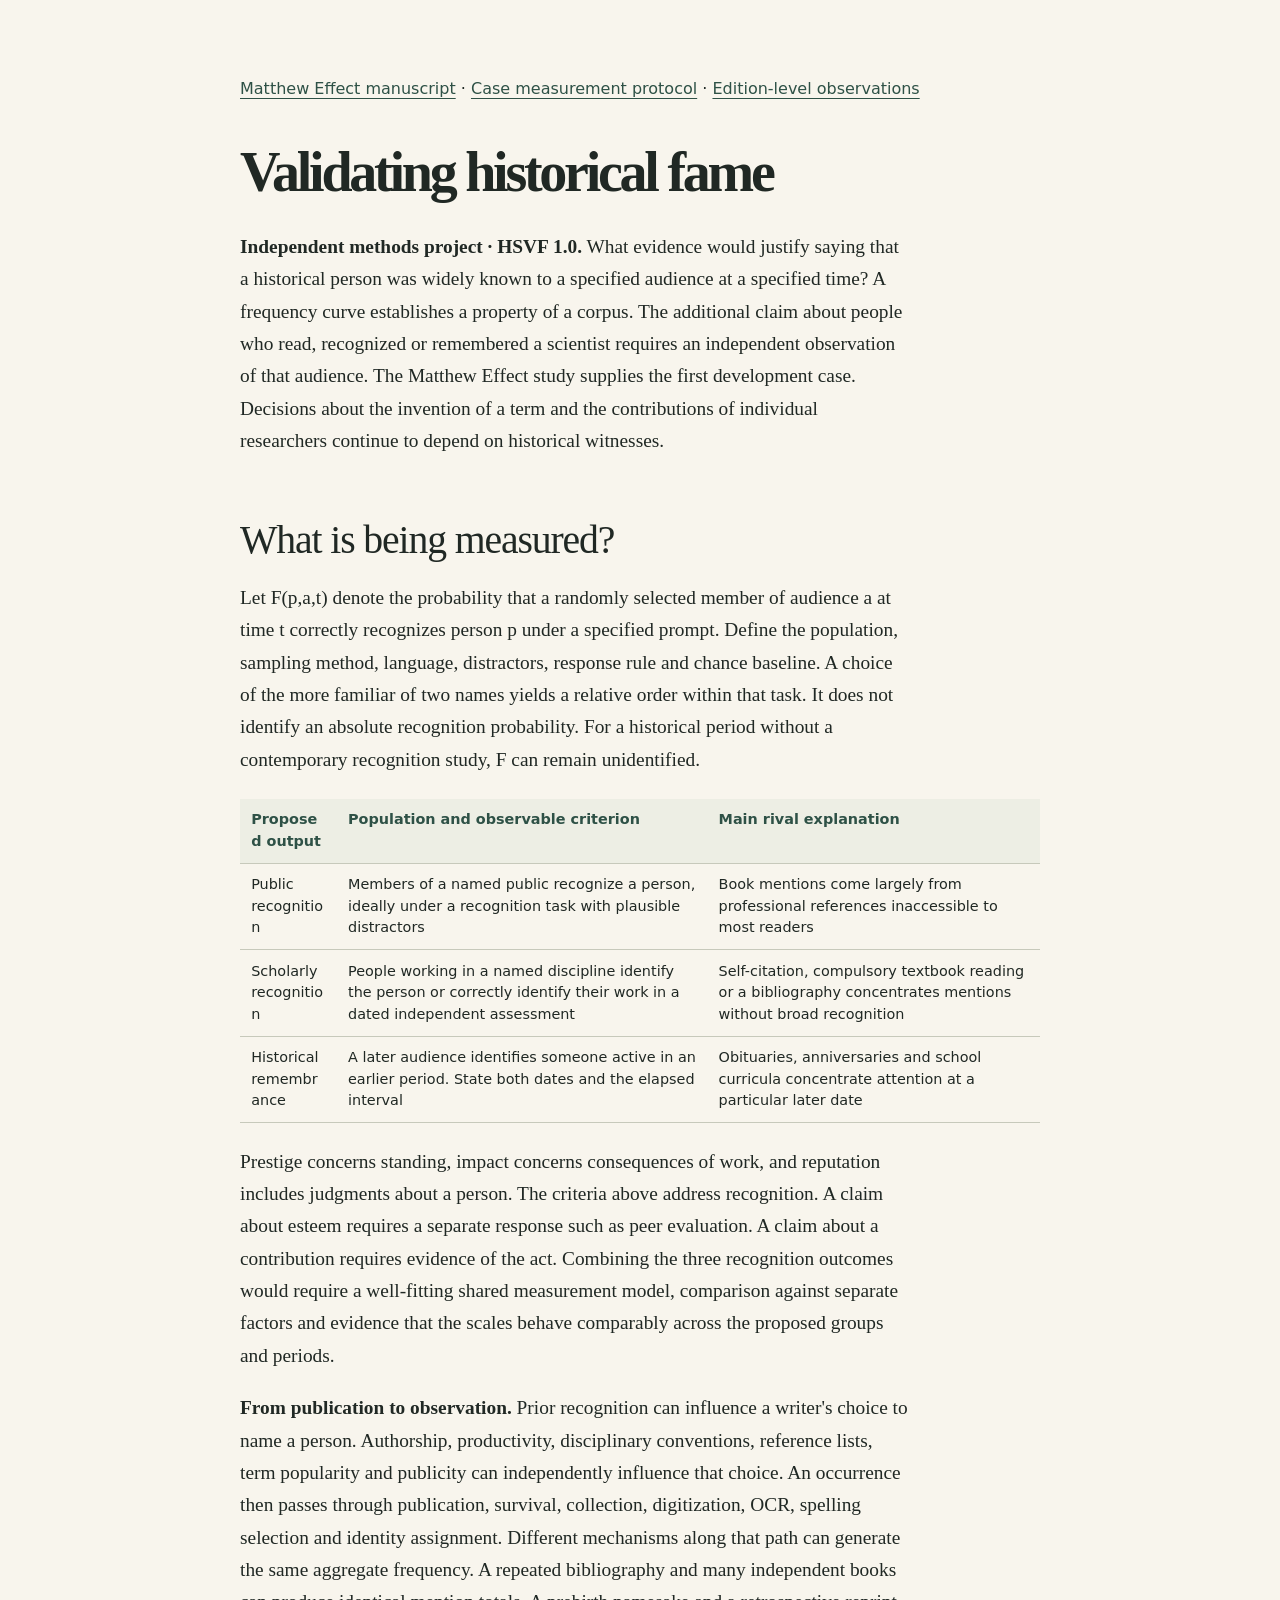
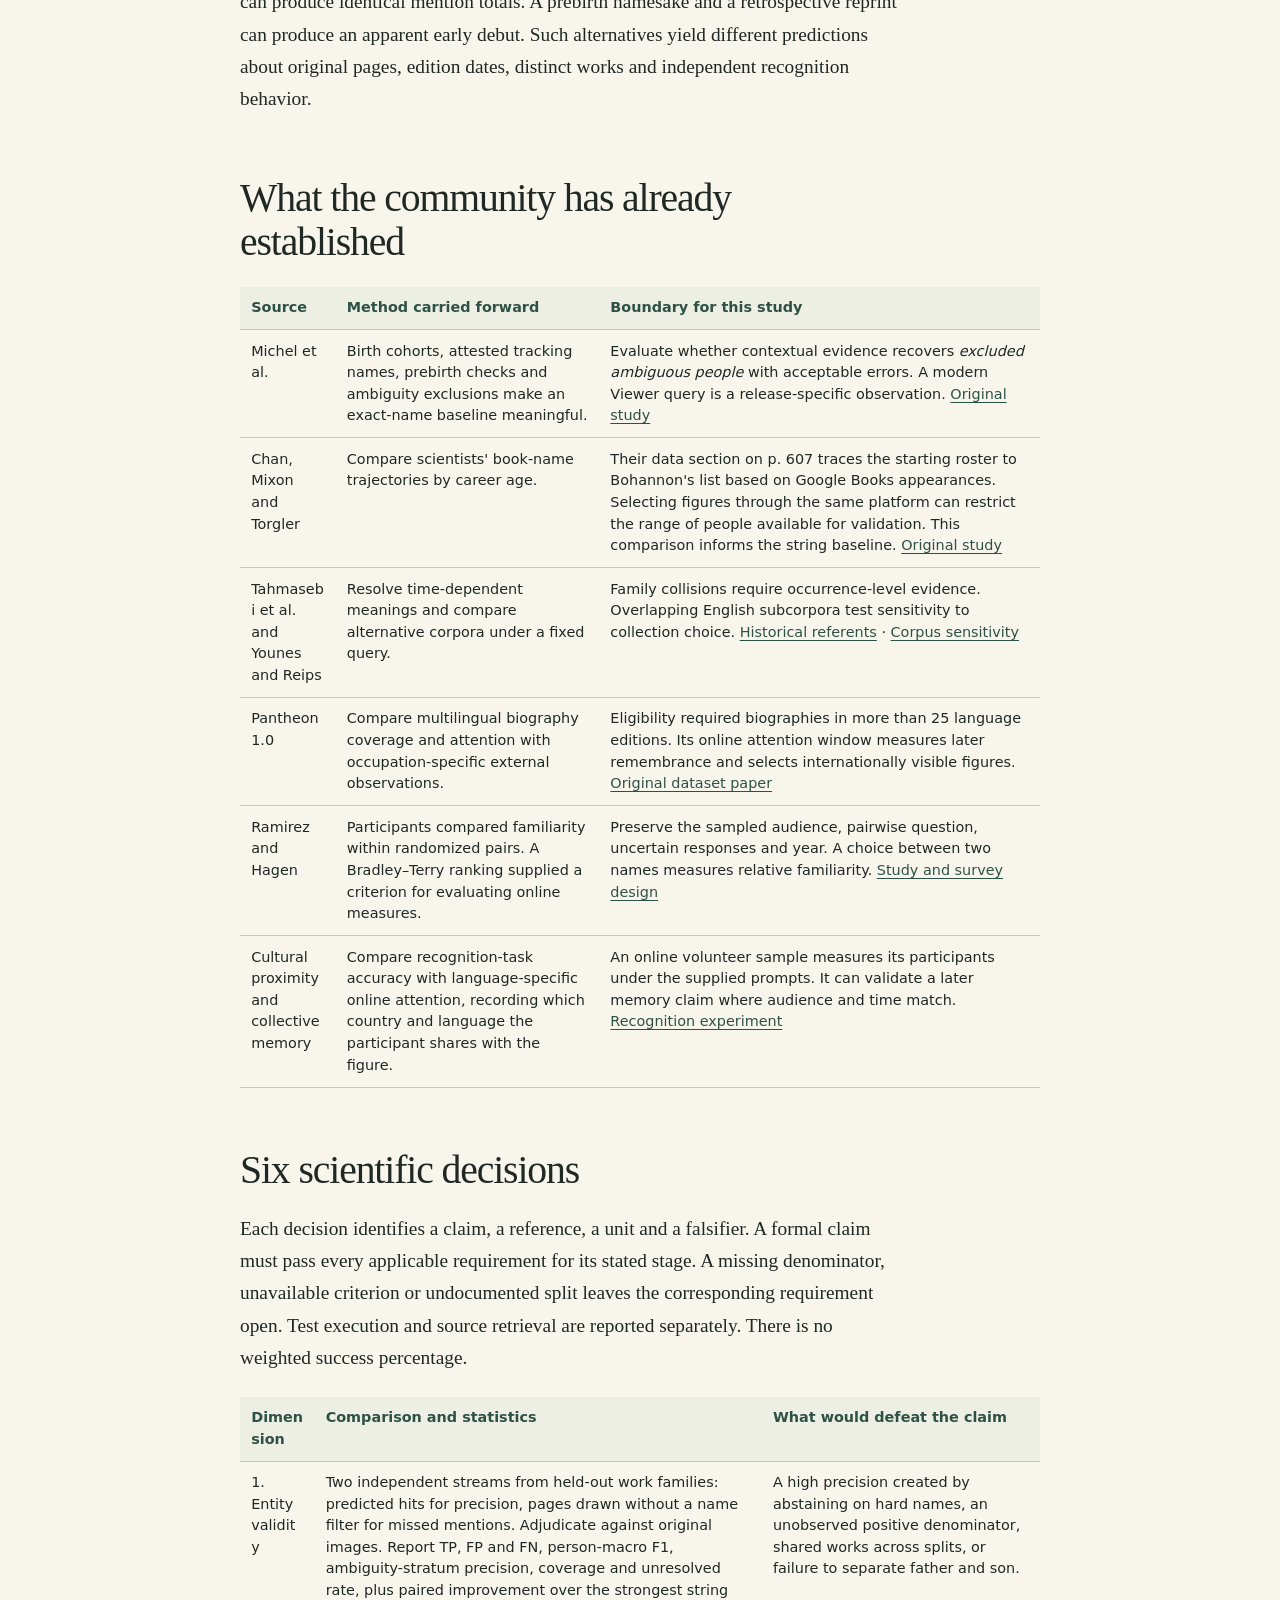
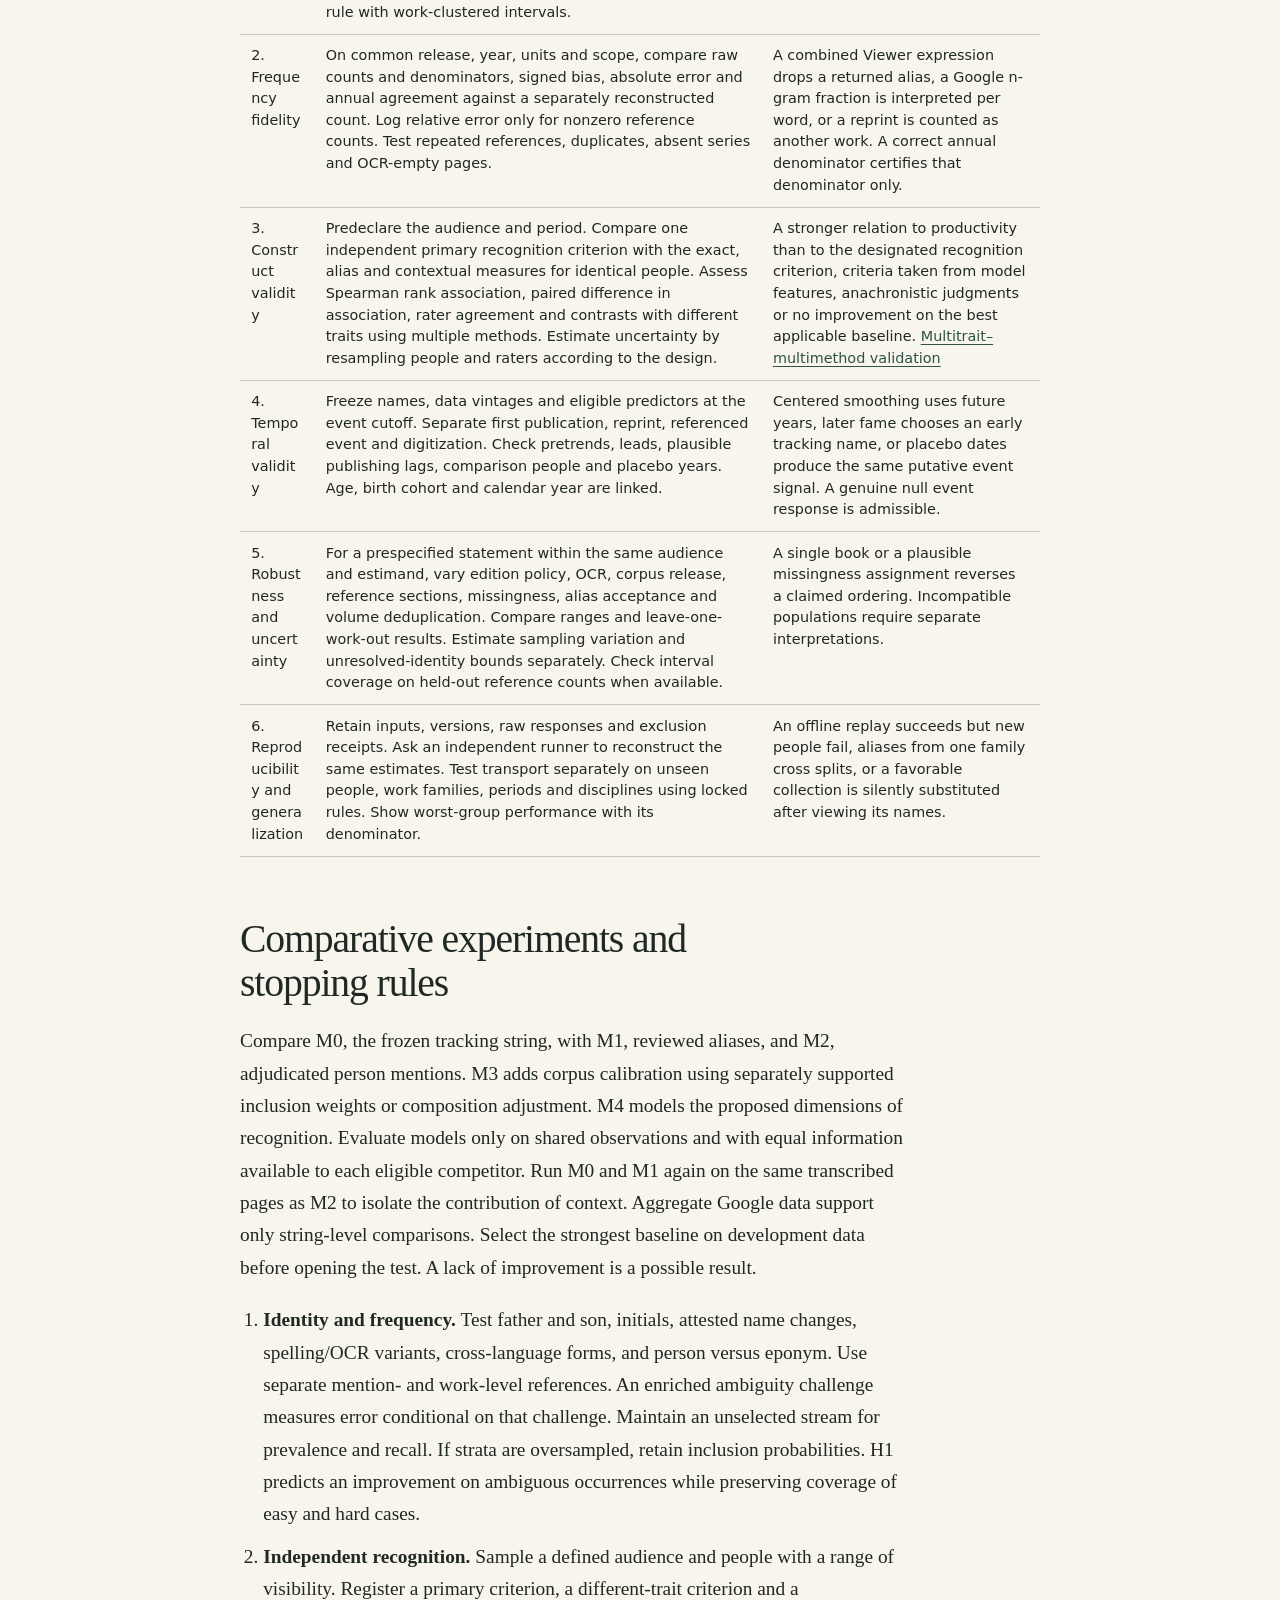
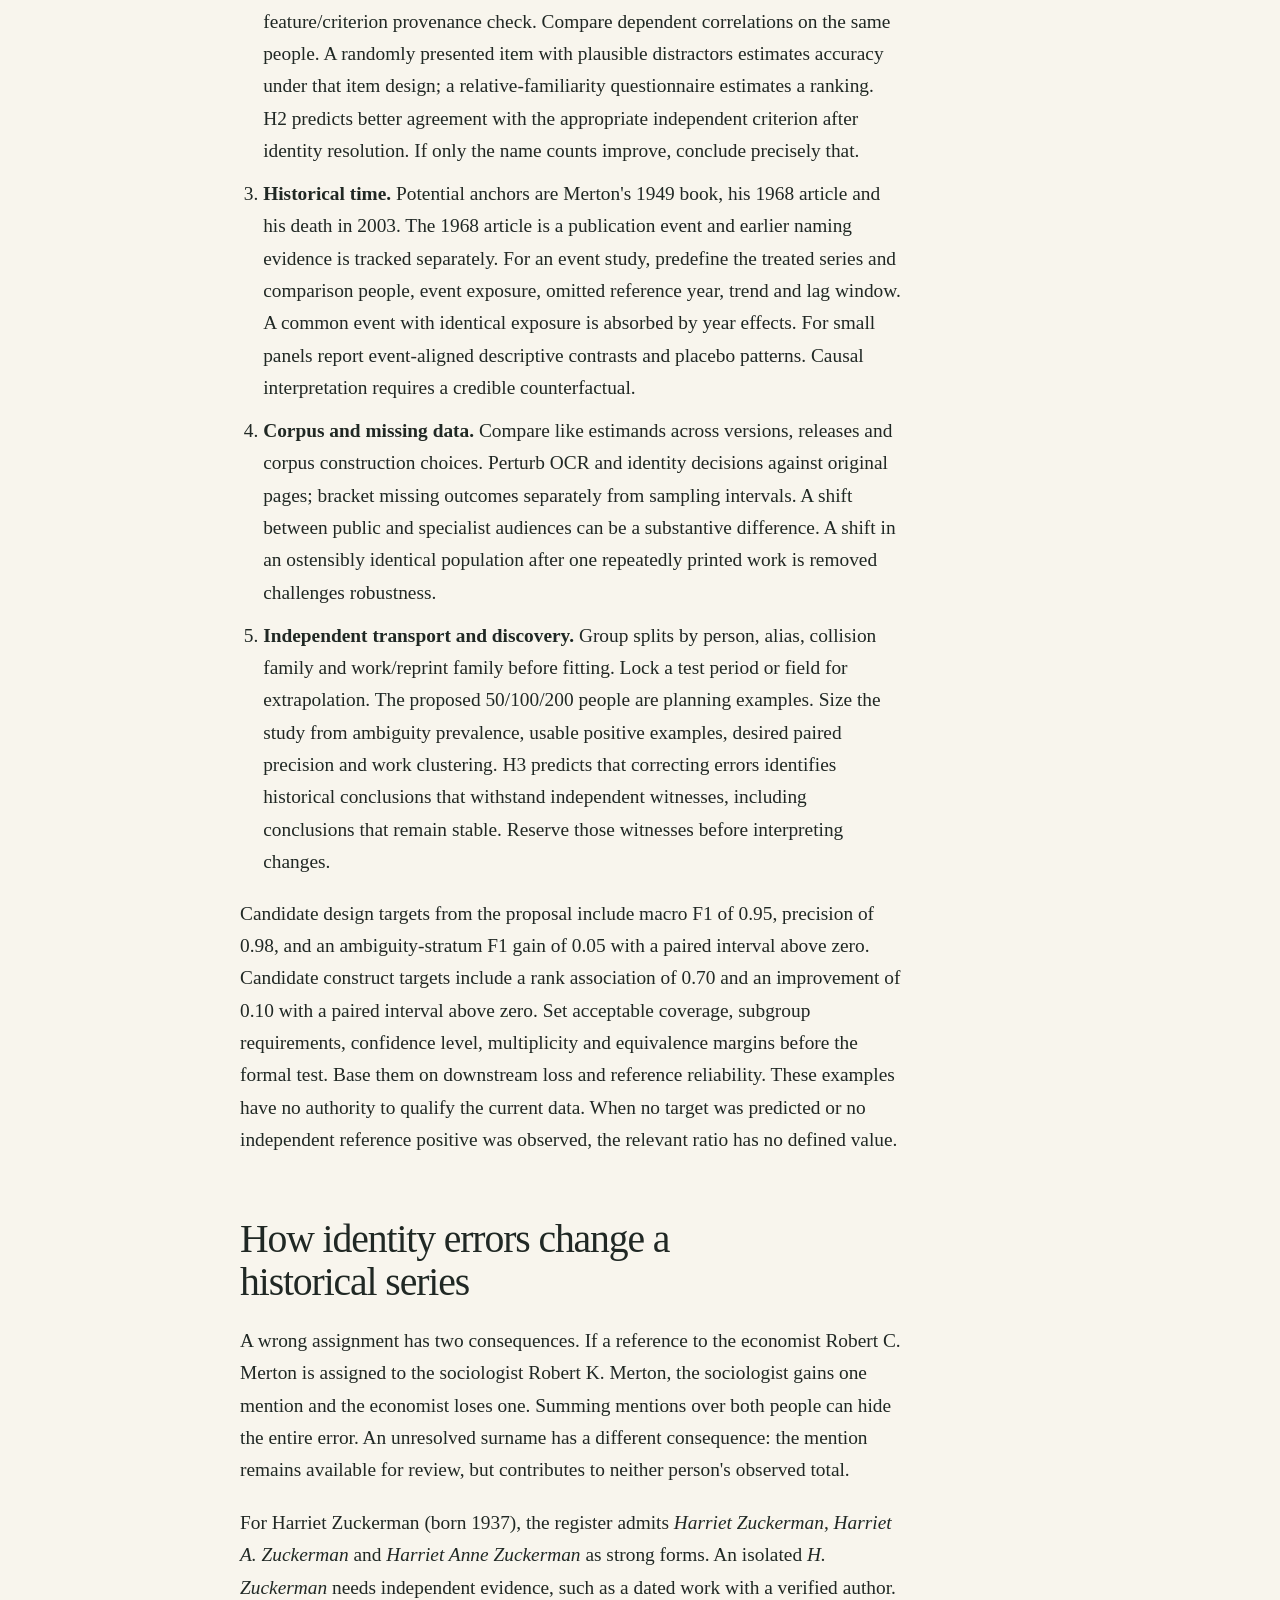
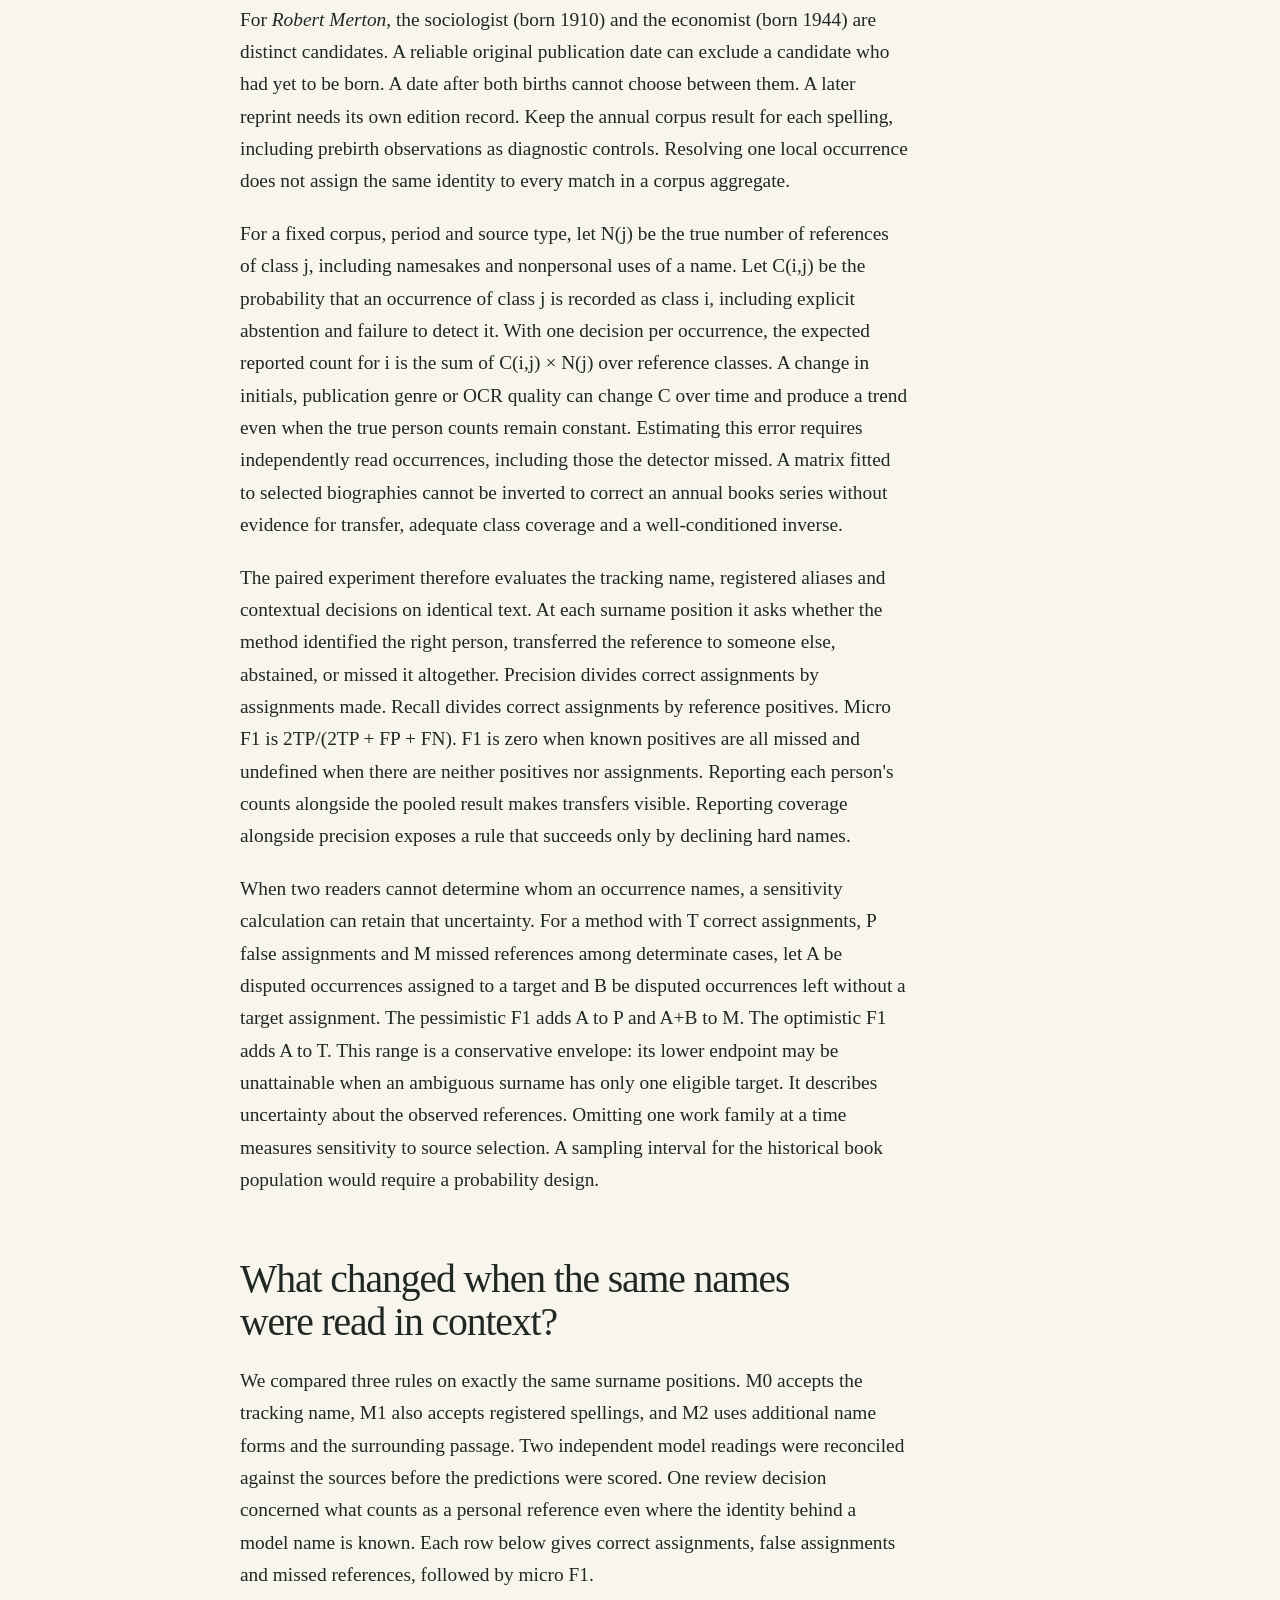
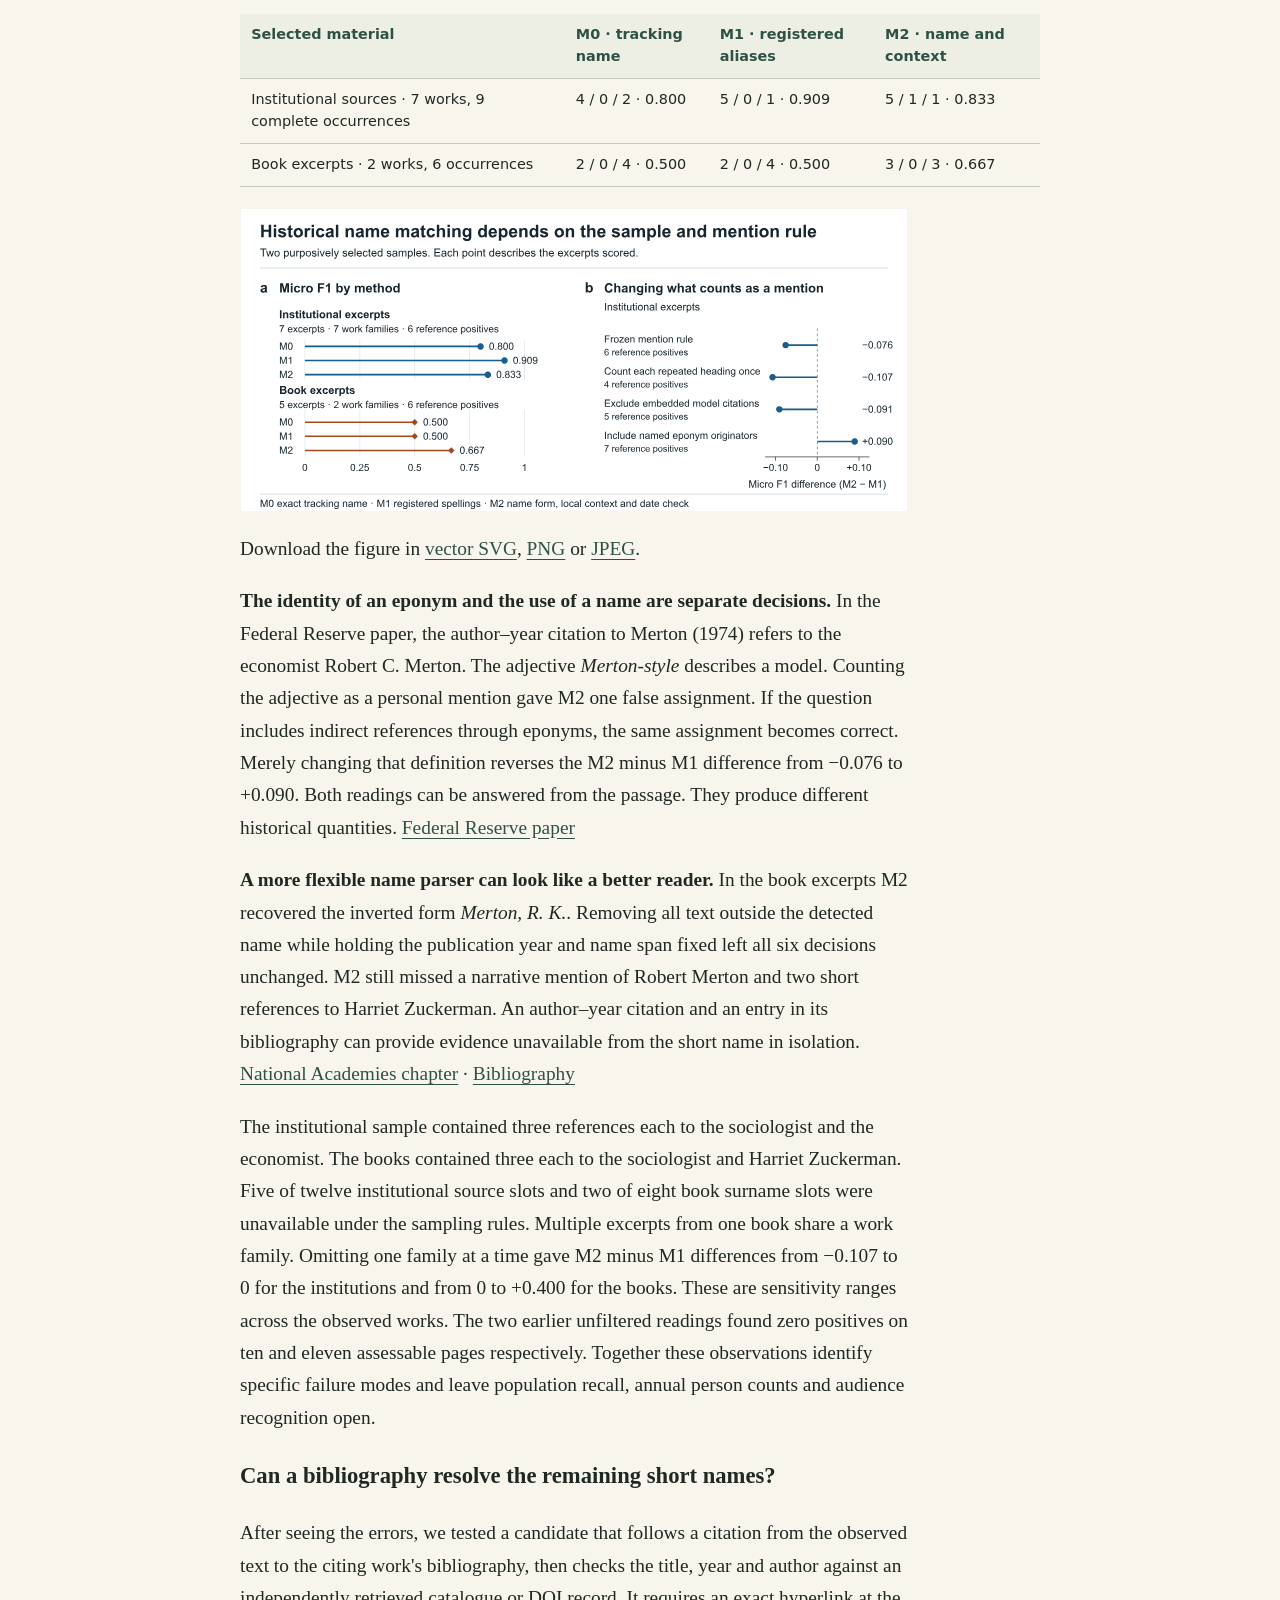
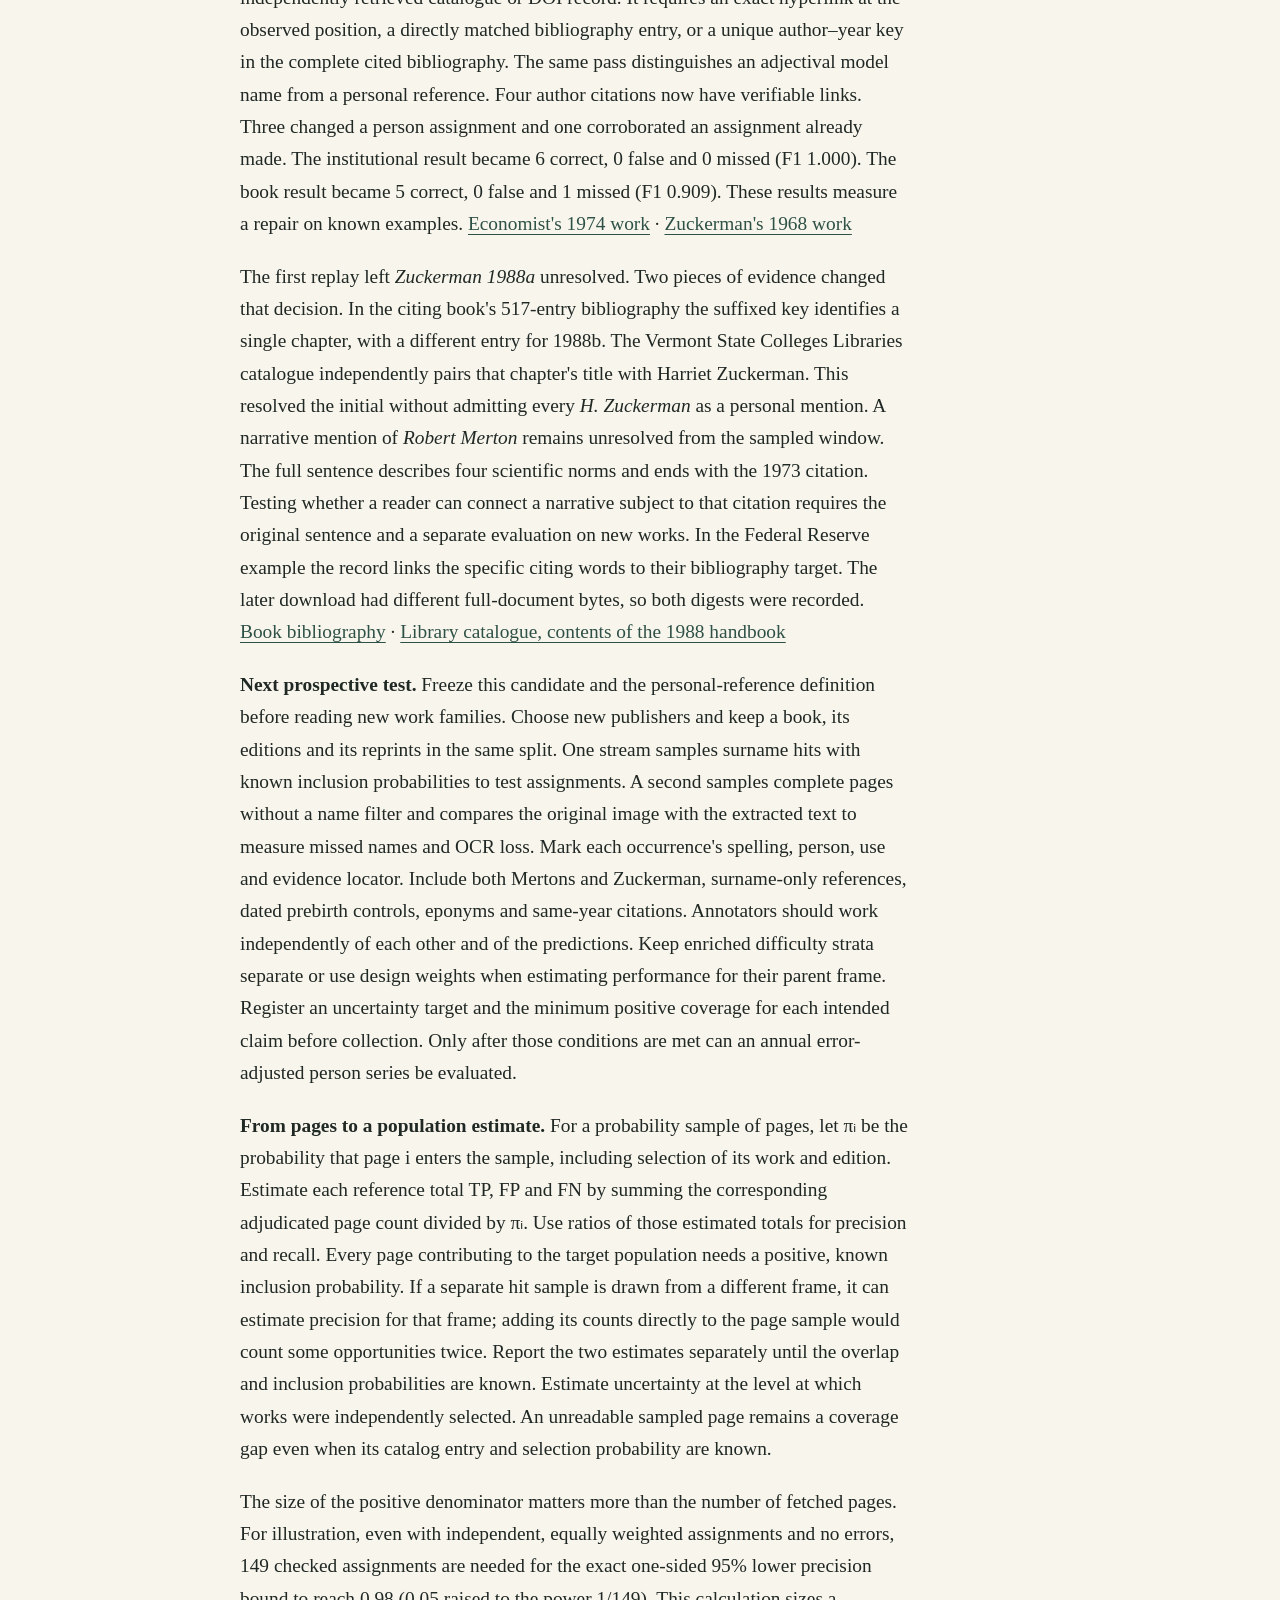
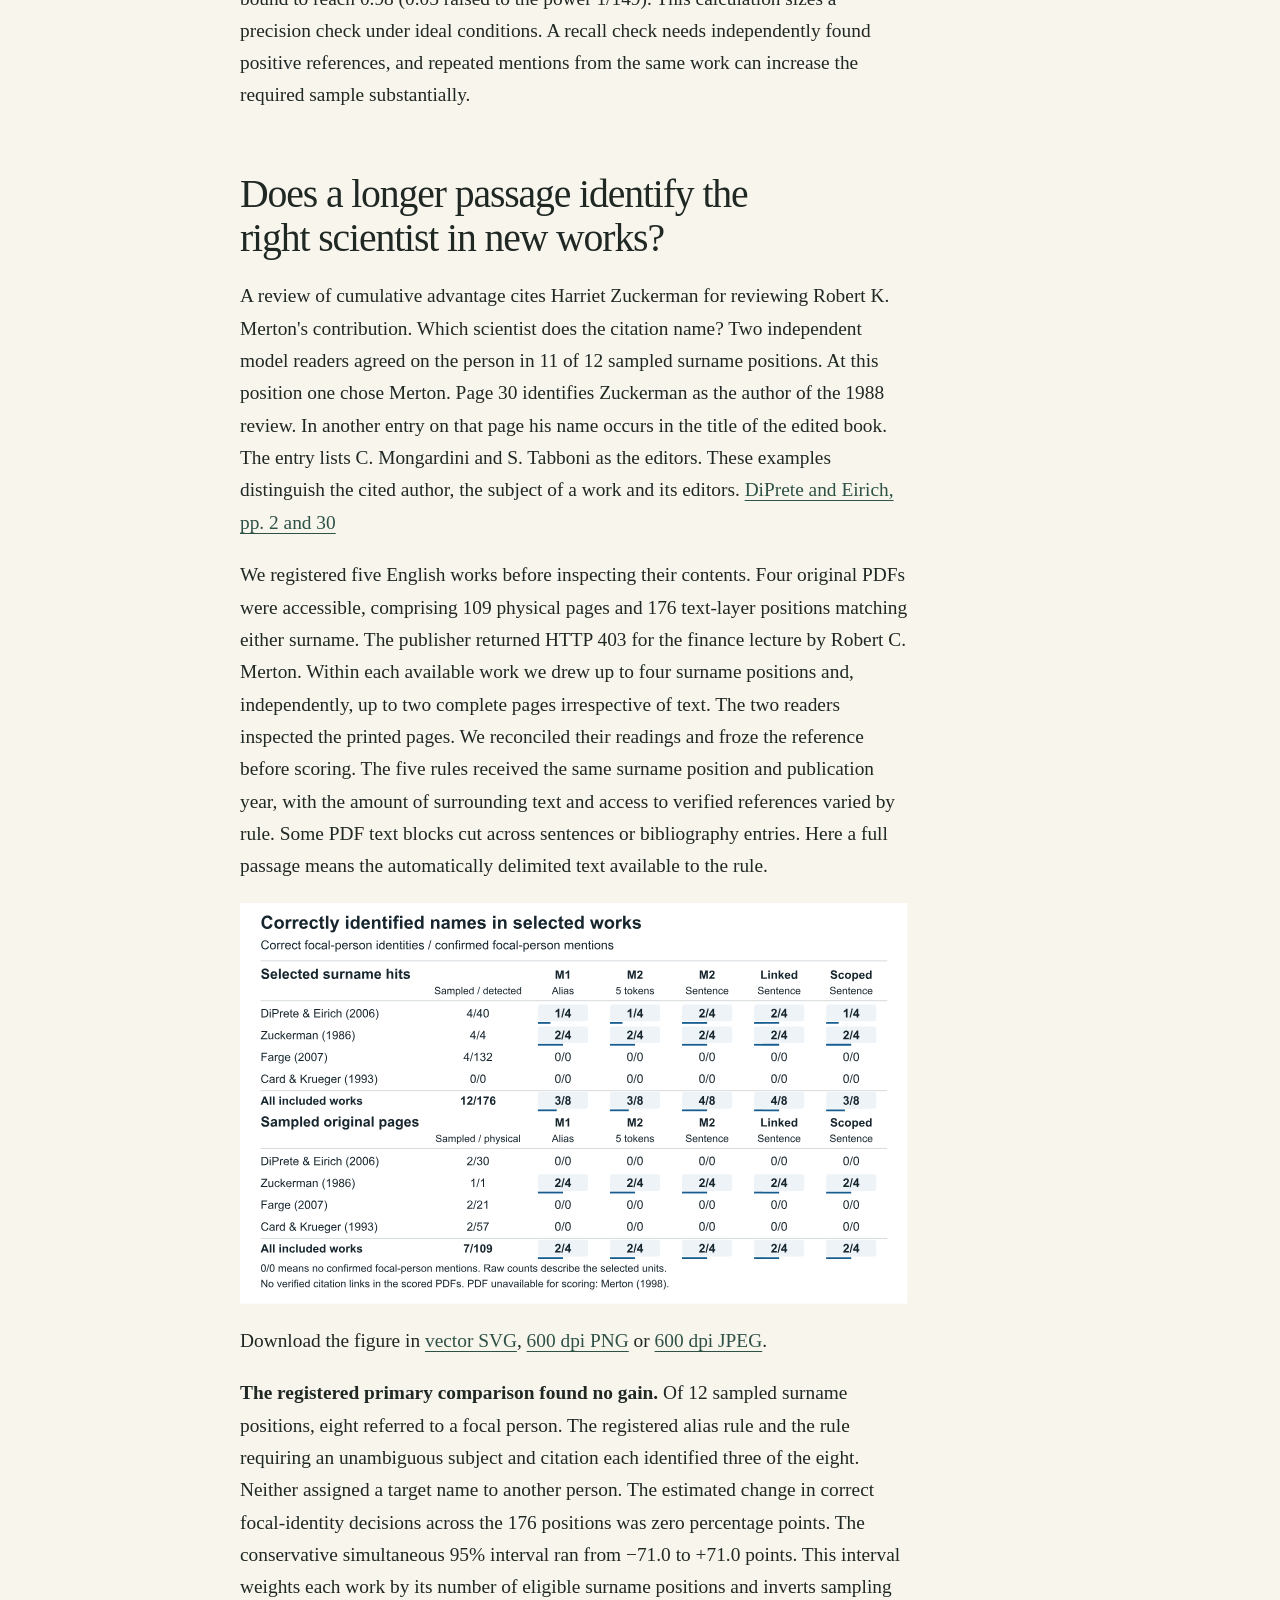
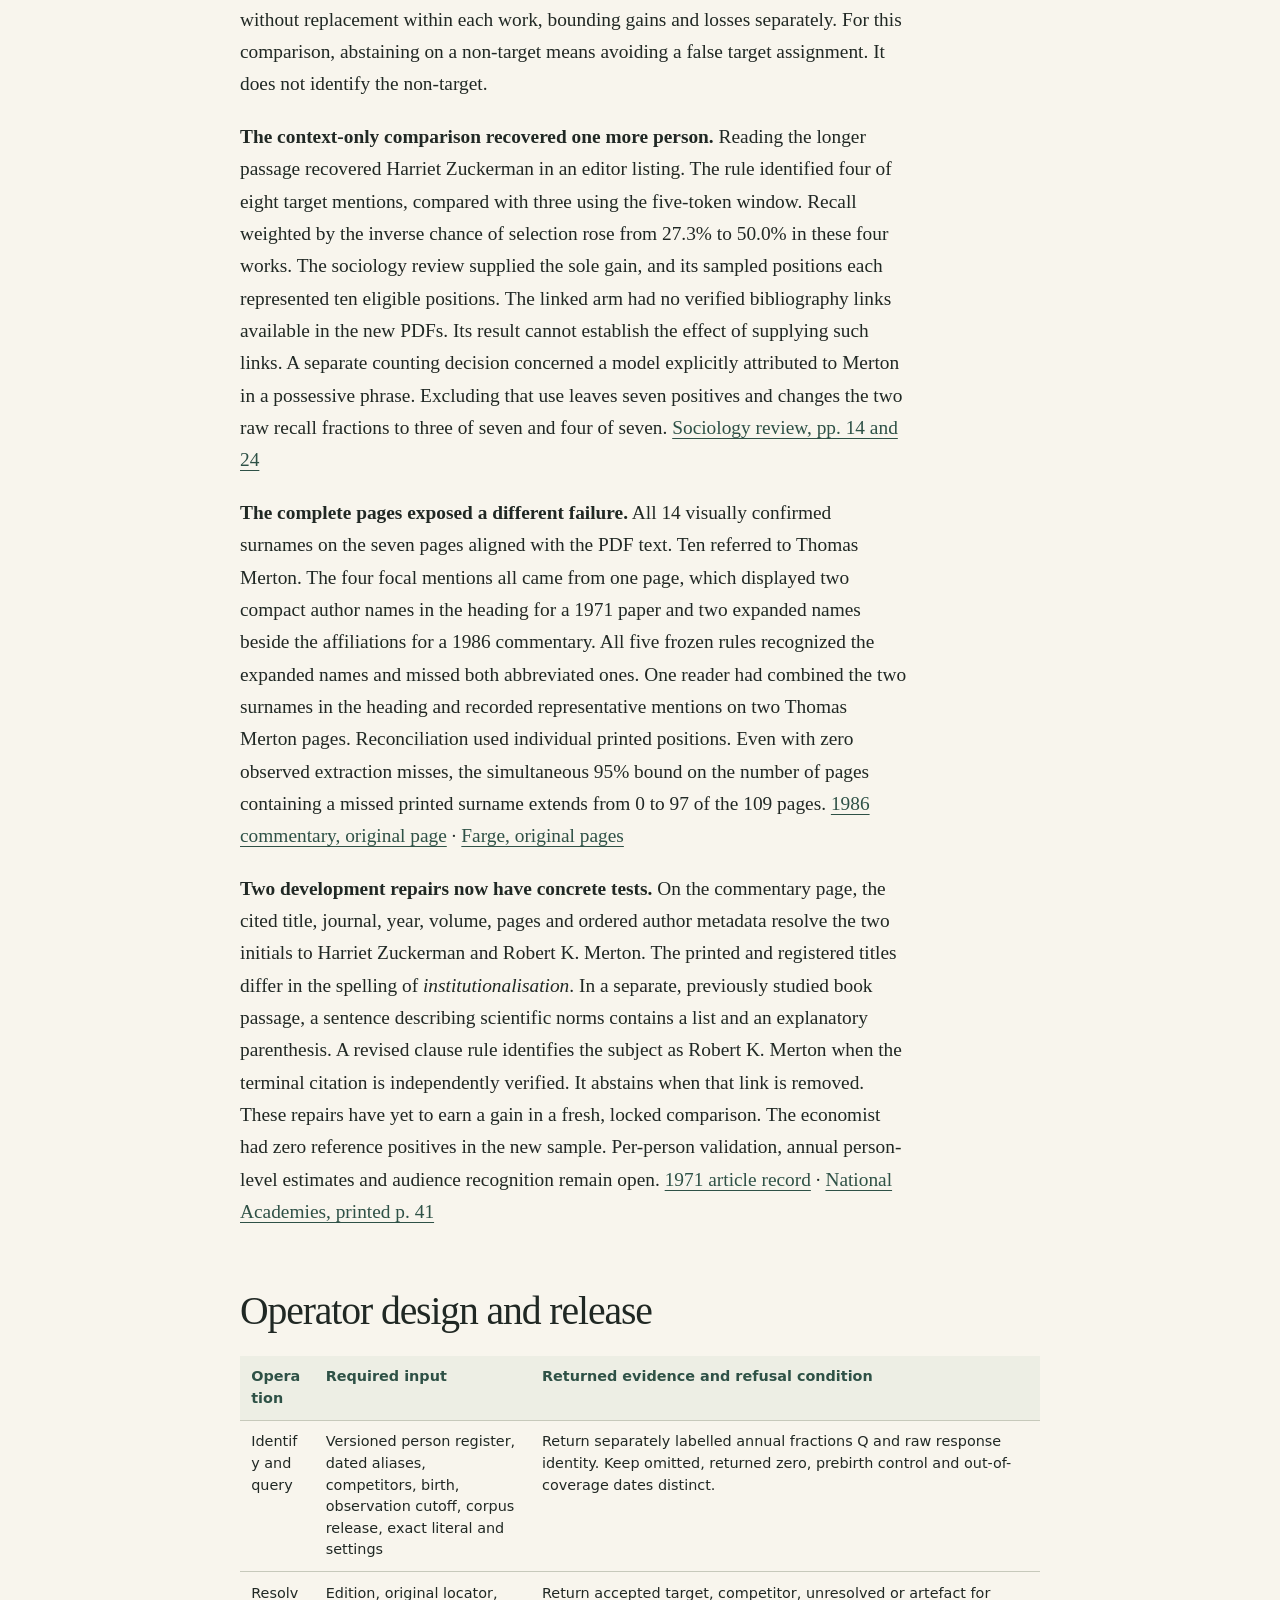
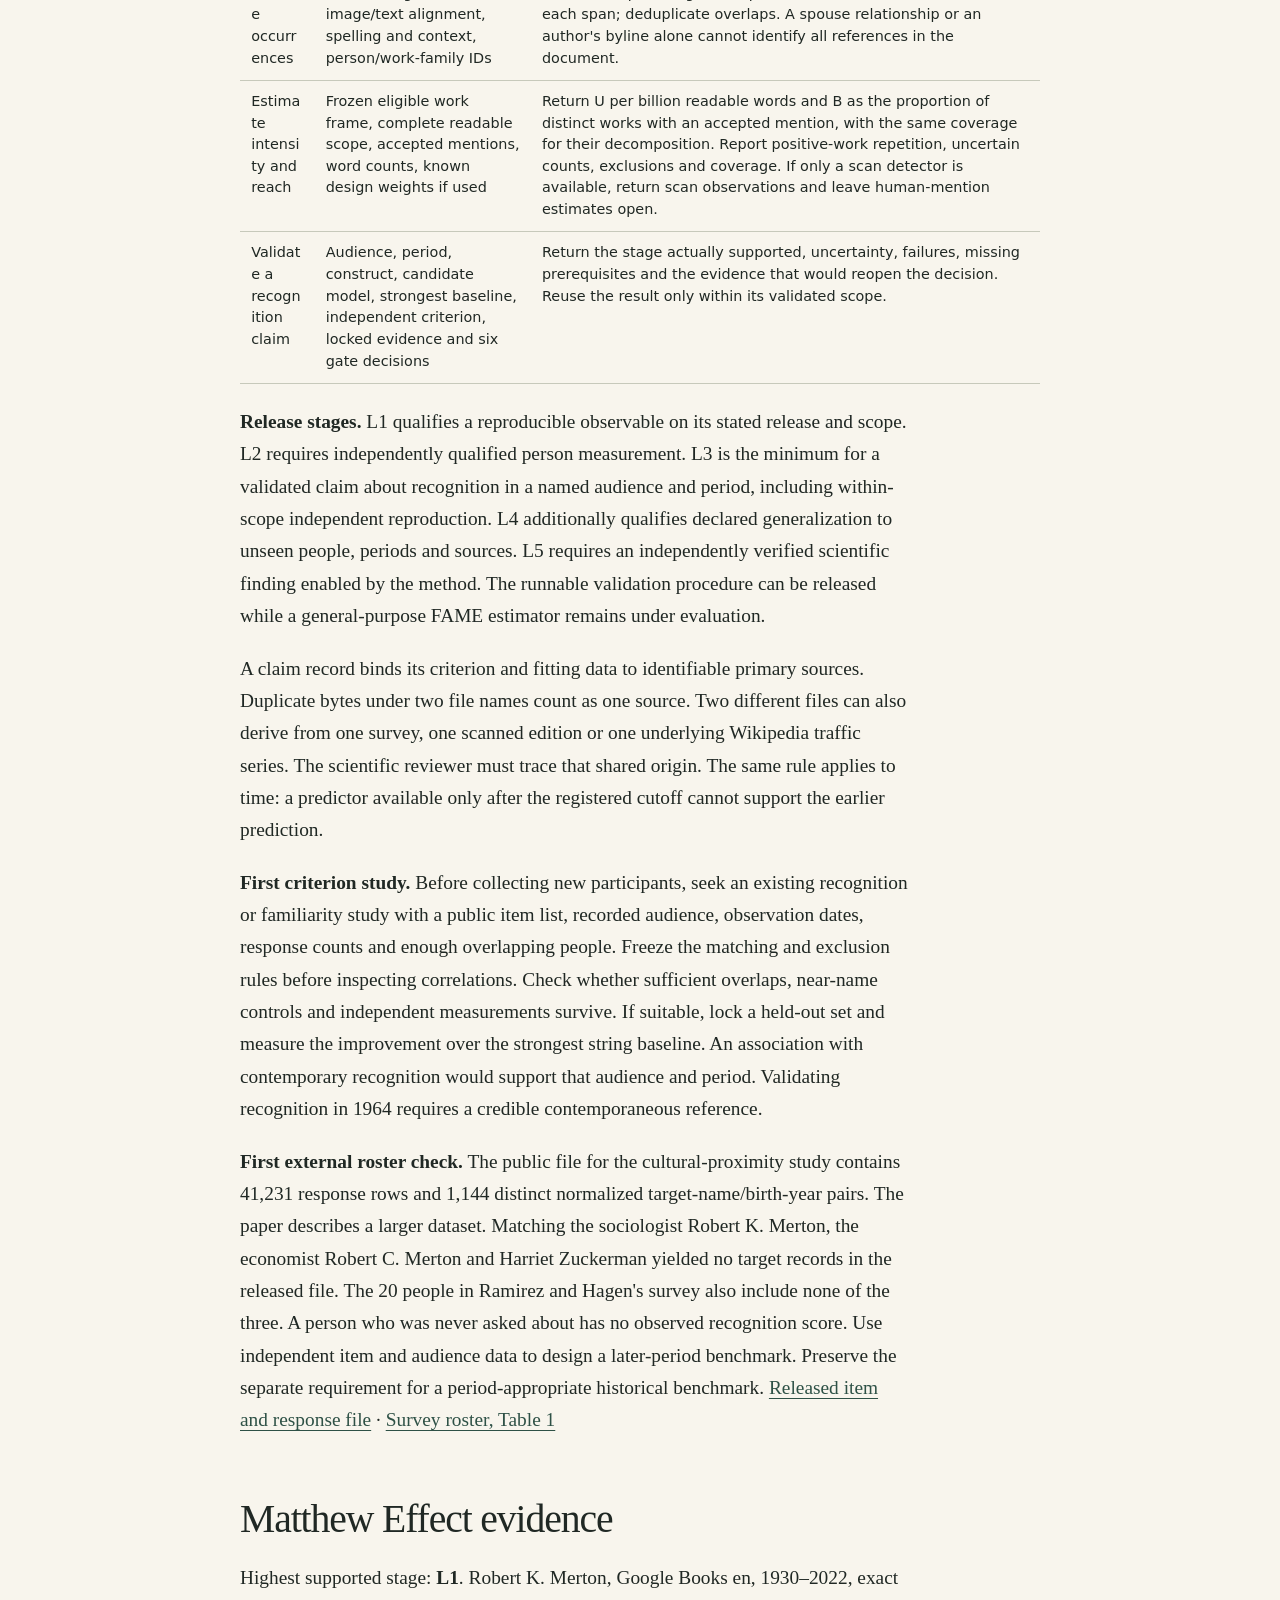
==== commit c2256c9d: "Report blinded name resolution on sampled original pages" ====
--- a/historical-fame.html
+++ b/historical-fame.html
@@ -173,6 +173,15 @@
 <p><strong>Next prospective test.</strong> Freeze this candidate and the personal-reference definition before reading new work families. Choose new publishers and keep a book, its editions and its reprints in the same split. One stream samples surname hits with known inclusion probabilities to test assignments. A second samples complete pages without a name filter and compares the original image with the extracted text to measure missed names and OCR loss. Mark each occurrence's spelling, person, use and evidence locator. Include both Mertons and Zuckerman, surname-only references, dated prebirth controls, eponyms and same-year citations. Annotators should work independently of each other and of the predictions. Keep enriched difficulty strata separate or use design weights when estimating performance for their parent frame. Register an uncertainty target and the minimum positive coverage for each intended claim before collection. Only after those conditions are met can an annual error-adjusted person series be evaluated.</p>
 <p><strong>From pages to a population estimate.</strong> For a probability sample of pages, let πᵢ be the probability that page i enters the sample, including selection of its work and edition. Estimate each reference total TP, FP and FN by summing the corresponding adjudicated page count divided by πᵢ. Use ratios of those estimated totals for precision and recall. Every page contributing to the target population needs a positive, known inclusion probability. If a separate hit sample is drawn from a different frame, it can estimate precision for that frame; adding its counts directly to the page sample would count some opportunities twice. Report the two estimates separately until the overlap and inclusion probabilities are known. Estimate uncertainty at the level at which works were independently selected. An unreadable sampled page remains a coverage gap even when its catalog entry and selection probability are known.</p>
 <p>The size of the positive denominator matters more than the number of fetched pages. For illustration, even with independent, equally weighted assignments and no errors, 149 checked assignments are needed for the exact one-sided 95% lower precision bound to reach 0.98 (0.05 raised to the power 1/149). This calculation sizes a precision check under ideal conditions. A recall check needs independently found positive references, and repeated mentions from the same work can increase the required sample substantially.</p>
+<h2 id="does-a-longer-passage-identify-the-right-scientist-in-new-works">Does a longer passage identify the right scientist in new works?</h2>
+<p>A review of cumulative advantage cites Harriet Zuckerman for reviewing Robert K. Merton's contribution. Which scientist does the citation name? Two independent model readers agreed on the person in 11 of 12 sampled surname positions. At this position one chose Merton. Page 30 identifies Zuckerman as the author of the 1988 review. In another entry on that page his name occurs in the title of the edited book. The entry lists C. Mongardini and S. Tabboni as the editors. These examples distinguish the cited author, the subject of a work and its editors. <a href="https://www.columbia.edu/~tad61/CA_AR112205.pdf">DiPrete and Eirich, pp. 2 and 30</a></p>
+<p>We registered five English works before inspecting their contents. Four original PDFs were accessible, comprising 109 physical pages and 176 text-layer positions matching either surname. The publisher returned HTTP 403 for the finance lecture by Robert C. Merton. Within each available work we drew up to four surname positions and, independently, up to two complete pages irrespective of text. The two readers inspected the printed pages. We reconciled their readings and froze the reference before scoring. The five rules received the same surname position and publication year, with the amount of surrounding text and access to verified references varied by rule. Some PDF text blocks cut across sentences or bibliography entries. Here a full passage means the automatically delimited text available to the rule.</p>
+<p><img src="matthew-matilda/sentence-transfer.svg" alt="Correctly identified target people by work, method and sampling frame." /></p>
+<p>Download the figure in <a href="matthew-matilda/sentence-transfer.svg">vector SVG</a>, <a href="matthew-matilda/sentence-transfer.png">600 dpi PNG</a> or <a href="matthew-matilda/sentence-transfer.jpg">600 dpi JPEG</a>.</p>
+<p><strong>The registered primary comparison found no gain.</strong> Of 12 sampled surname positions, eight referred to a focal person. The registered alias rule and the rule requiring an unambiguous subject and citation each identified three of the eight. Neither assigned a target name to another person. The estimated change in correct focal-identity decisions across the 176 positions was zero percentage points. The conservative simultaneous 95% interval ran from −71.0 to +71.0 points. This interval weights each work by its number of eligible surname positions and inverts sampling without replacement within each work, bounding gains and losses separately. For this comparison, abstaining on a non-target means avoiding a false target assignment. It does not identify the non-target.</p>
+<p><strong>The context-only comparison recovered one more person.</strong> Reading the longer passage recovered Harriet Zuckerman in an editor listing. The rule identified four of eight target mentions, compared with three using the five-token window. Recall weighted by the inverse chance of selection rose from 27.3% to 50.0% in these four works. The sociology review supplied the sole gain, and its sampled positions each represented ten eligible positions. The linked arm had no verified bibliography links available in the new PDFs. Its result cannot establish the effect of supplying such links. A separate counting decision concerned a model explicitly attributed to Merton in a possessive phrase. Excluding that use leaves seven positives and changes the two raw recall fractions to three of seven and four of seven. <a href="https://www.columbia.edu/~tad61/CA_AR112205.pdf">Sociology review, pp. 14 and 24</a></p>
+<p><strong>The complete pages exposed a different failure.</strong> All 14 visually confirmed surnames on the seven pages aligned with the PDF text. Ten referred to Thomas Merton. The four focal mentions all came from one page, which displayed two compact author names in the heading for a 1971 paper and two expanded names beside the affiliations for a 1986 commentary. All five frozen rules recognized the expanded names and missed both abbreviated ones. One reader had combined the two surnames in the heading and recorded representative mentions on two Thomas Merton pages. Reconciliation used individual printed positions. Even with zero observed extraction misses, the simultaneous 95% bound on the number of pages containing a missed printed surname extends from 0 to 97 of the 109 pages. <a href="https://garfield.library.upenn.edu/classics1986/A1986D405000001.pdf">1986 commentary, original page</a> · <a href="https://merton.org/ITMS/Annual/20/Farge164-184.pdf">Farge, original pages</a></p>
+<p><strong>Two development repairs now have concrete tests.</strong> On the commentary page, the cited title, journal, year, volume, pages and ordered author metadata resolve the two initials to Harriet Zuckerman and Robert K. Merton. The printed and registered titles differ in the spelling of <em>institutionalisation</em>. In a separate, previously studied book passage, a sentence describing scientific norms contains a list and an explanatory parenthesis. A revised clause rule identifies the subject as Robert K. Merton when the terminal citation is independently verified. It abstains when that link is removed. These repairs have yet to earn a gain in a fresh, locked comparison. The economist had zero reference positives in the new sample. Per-person validation, annual person-level estimates and audience recognition remain open. <a href="https://link.springer.com/article/10.1007/BF01553188">1971 article record</a> · <a href="https://www.nationalacademies.org/read/1864/chapter/4">National Academies, printed p. 41</a></p>
 <h2 id="operator-design-and-release">Operator design and release</h2>
 <div class="table-wrap" tabindex="0"><table>
 <thead>
@@ -223,7 +232,7 @@
 <tr>
 <td>Entity</td>
 <td>Partial</td>
-<td>Two enriched samples yield person-level precision and recall on their selected excerpts. Removing surrounding context preserves the single extra correct book assignment. The two independent random page readings still contain zero target positives, so performance in the historical book population remains unidentified.</td>
+<td>An additional registered PDF trial includes paired surname hits and independently drawn complete pages. It finds focal scientists on one sampled page. Per-person work-family coverage remains insufficient. The earlier historical book page samples found zero target positives.</td>
 </tr>
 <tr>
 <td>Frequency</td>
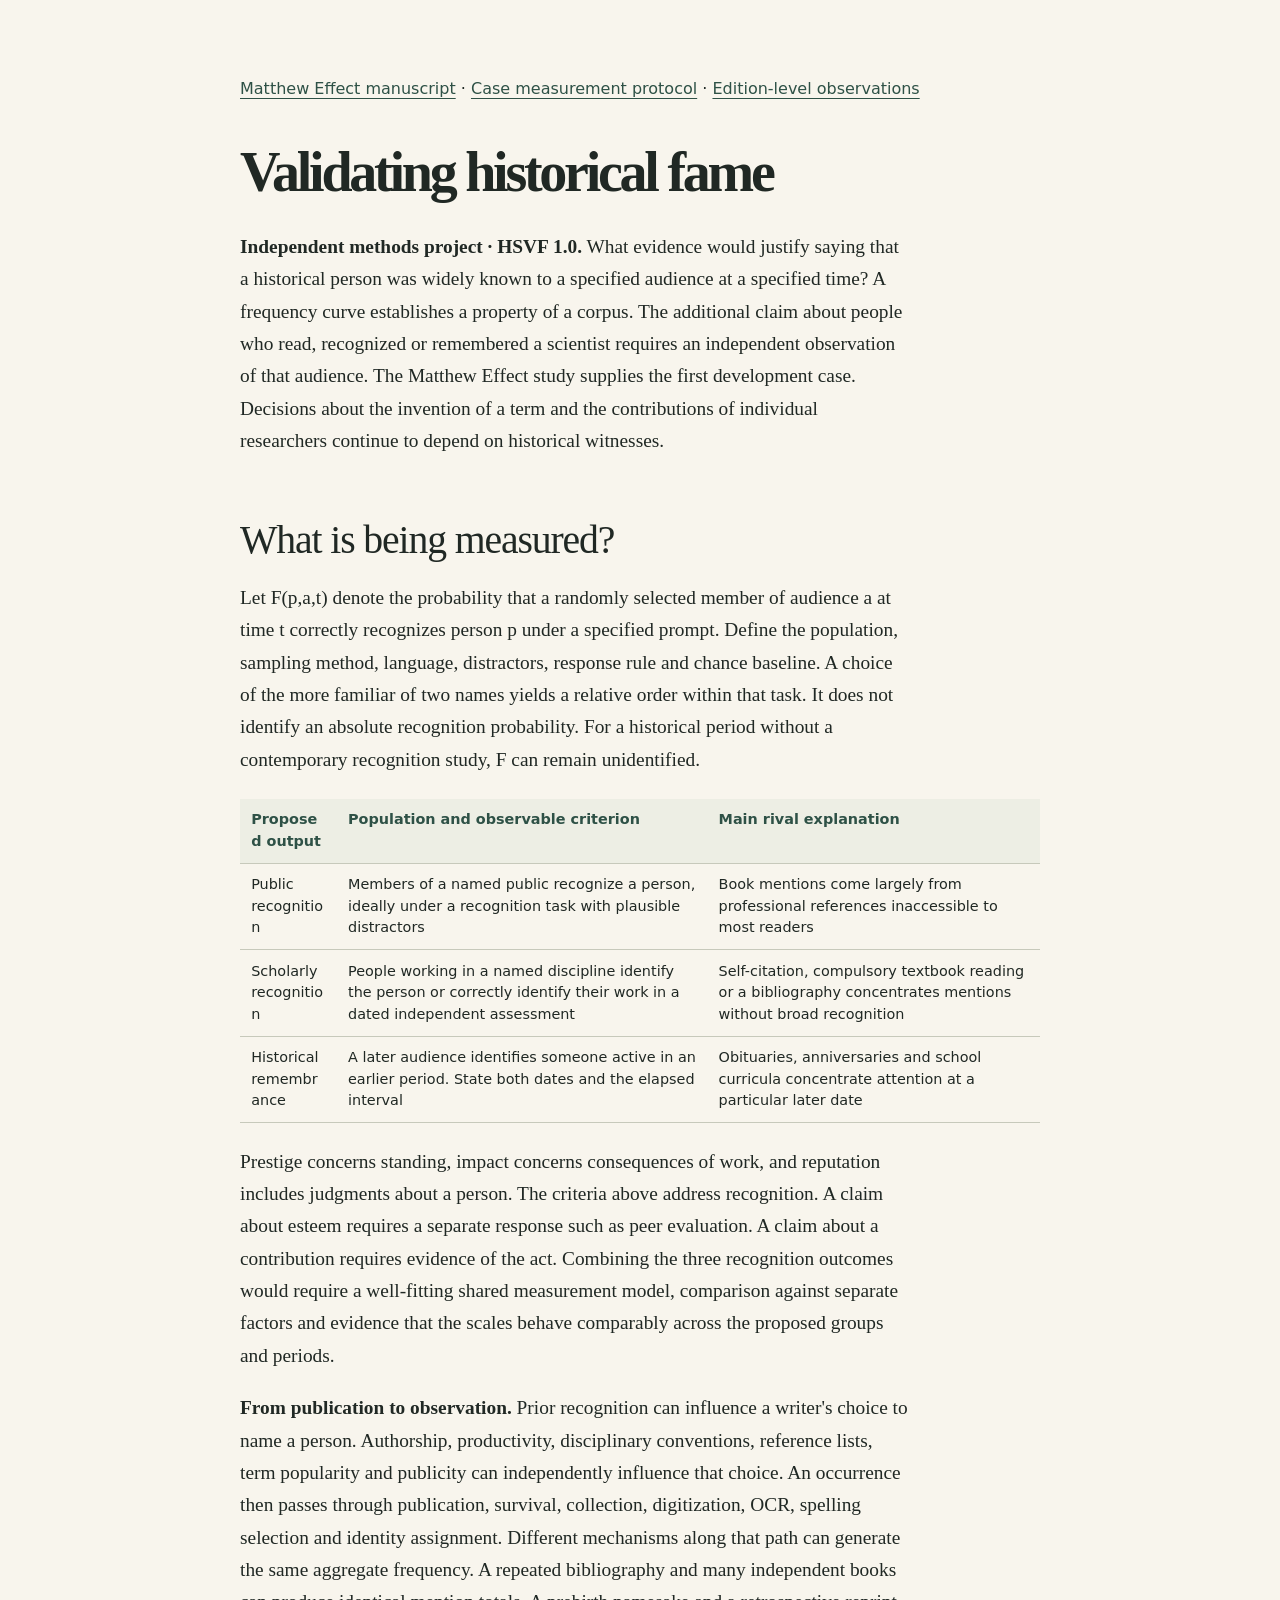
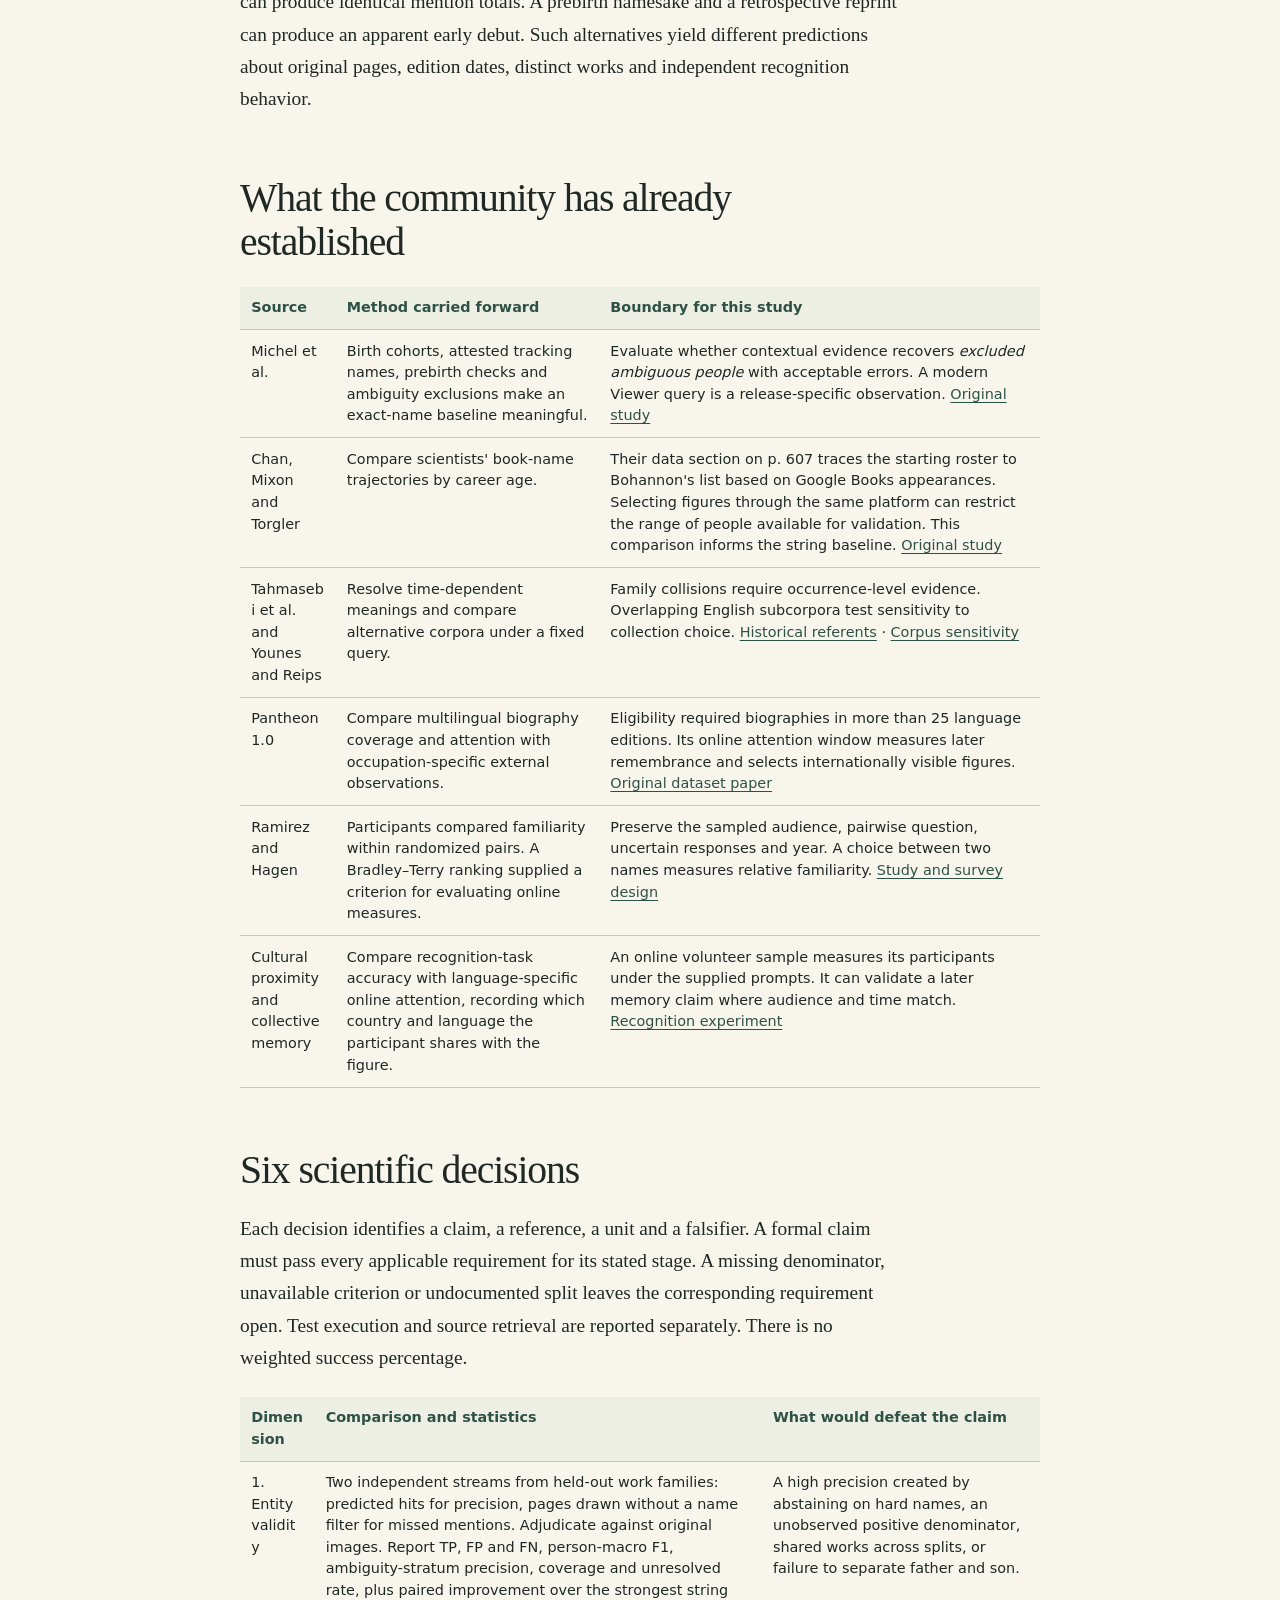
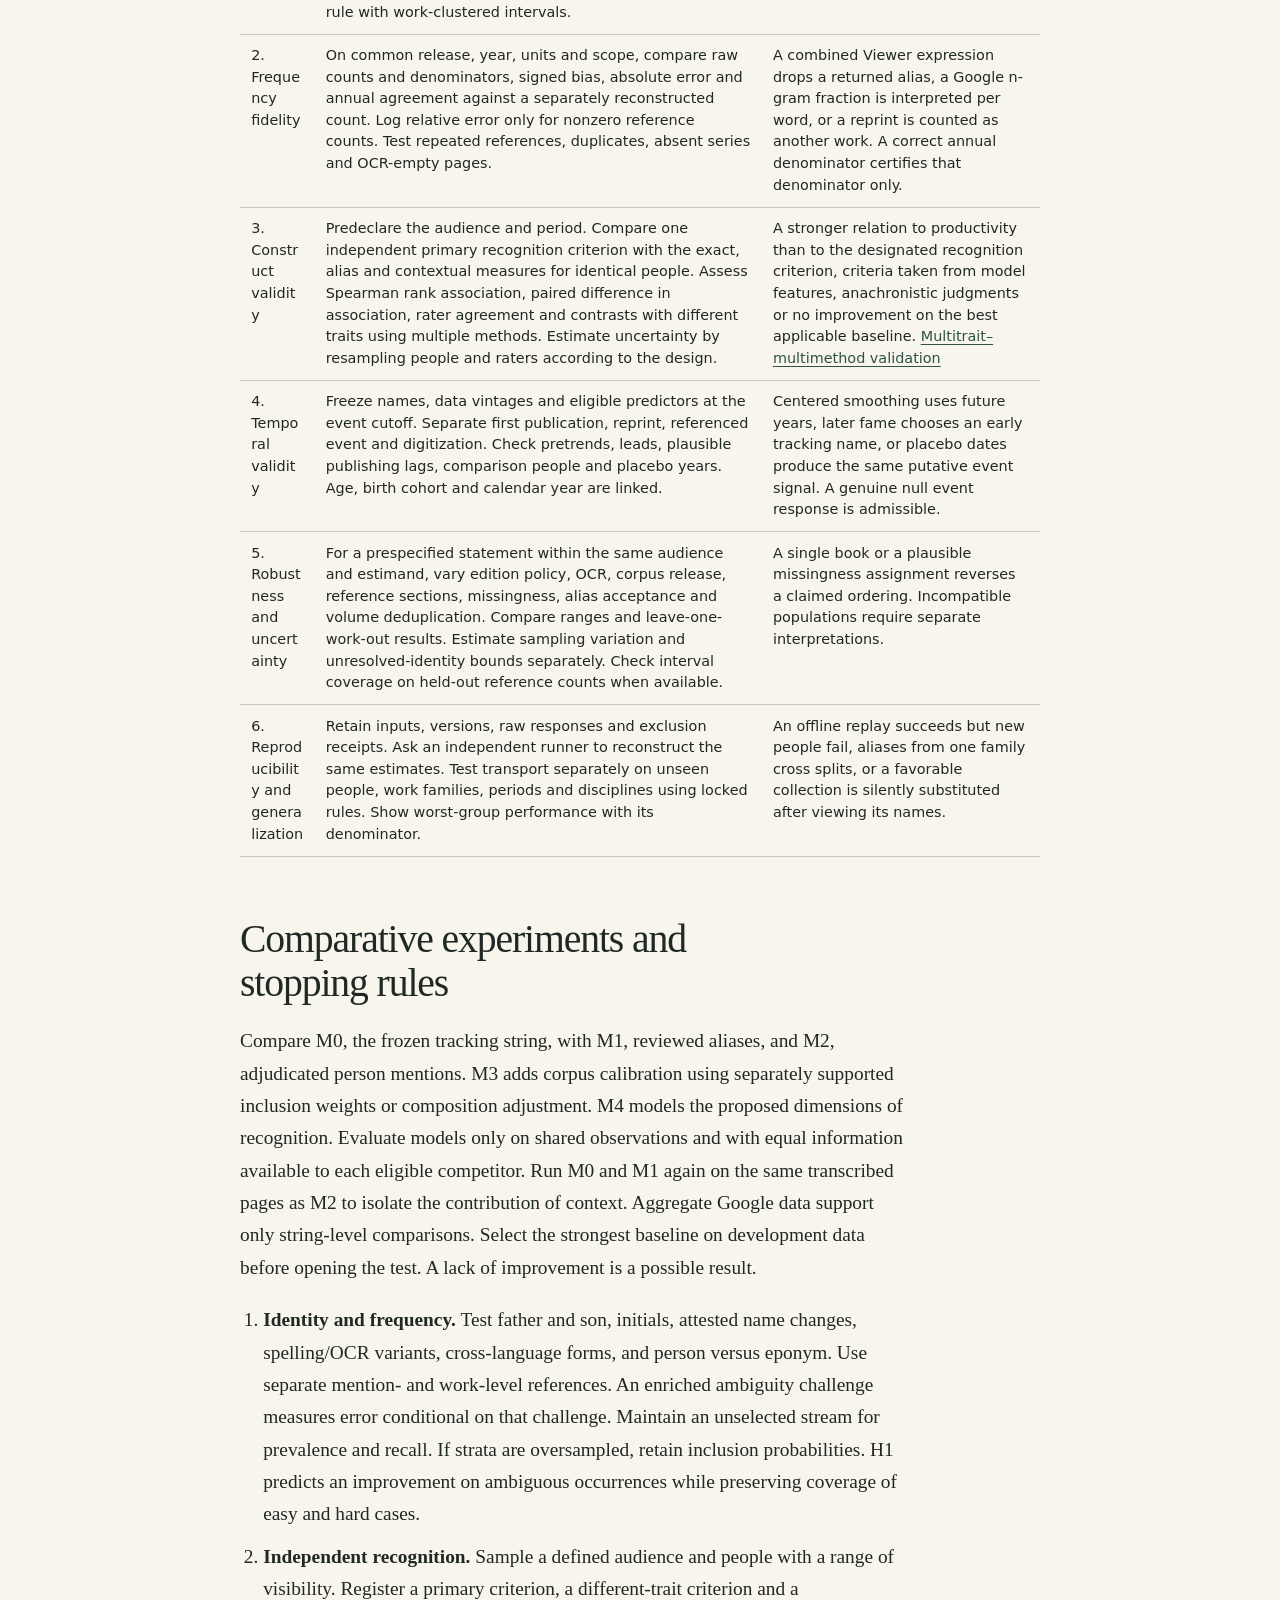
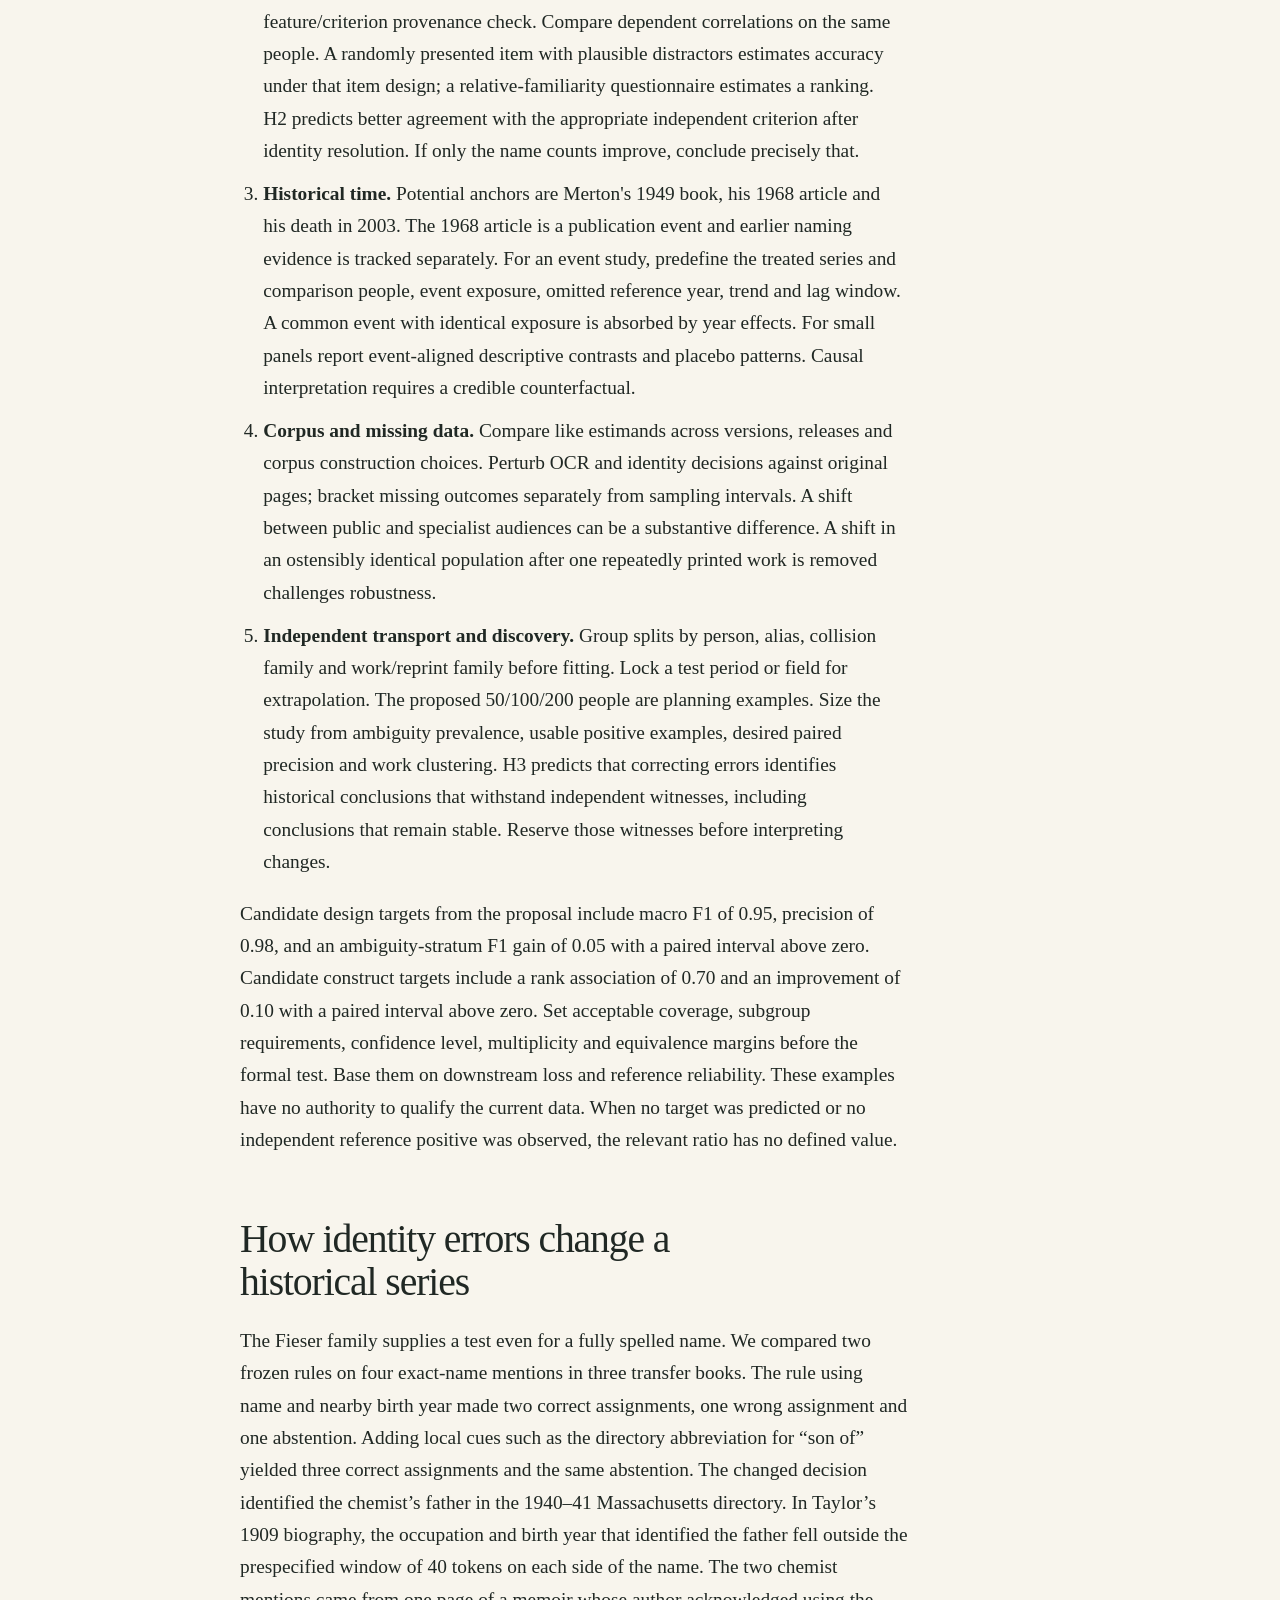
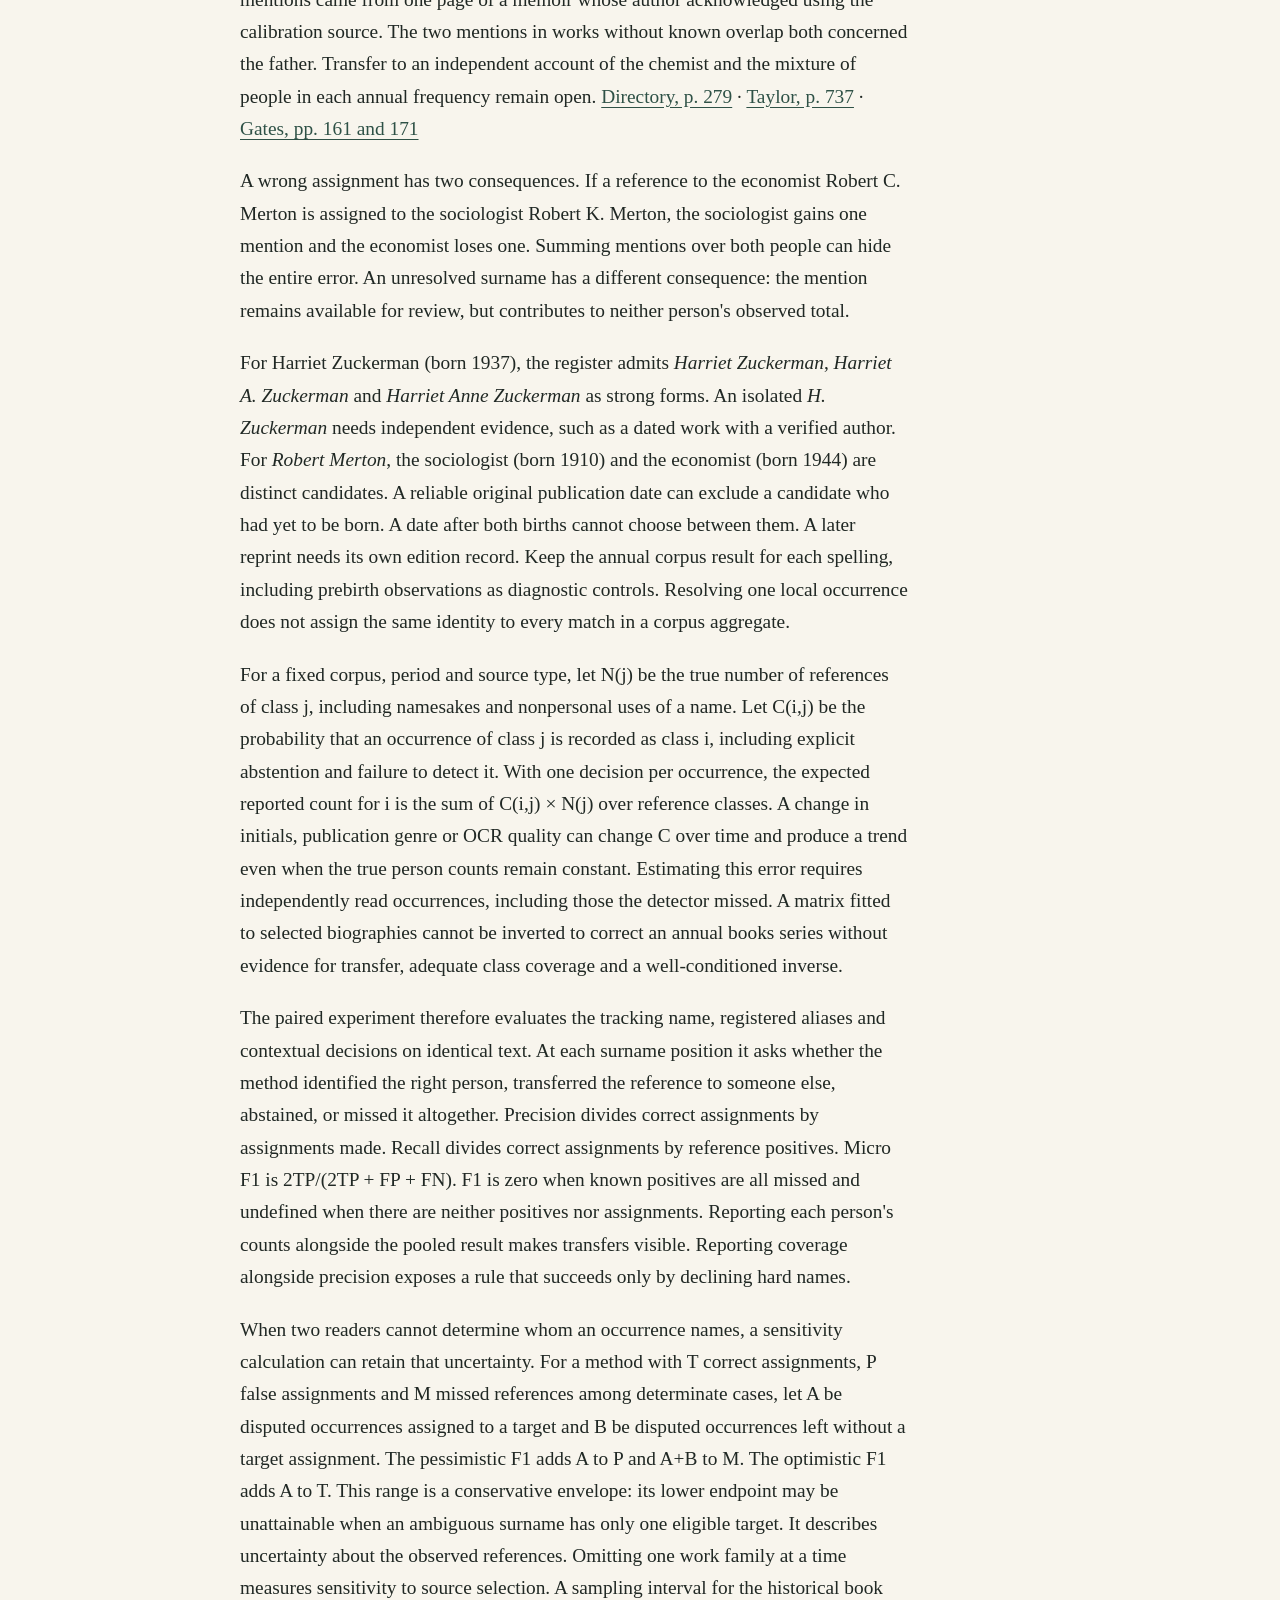
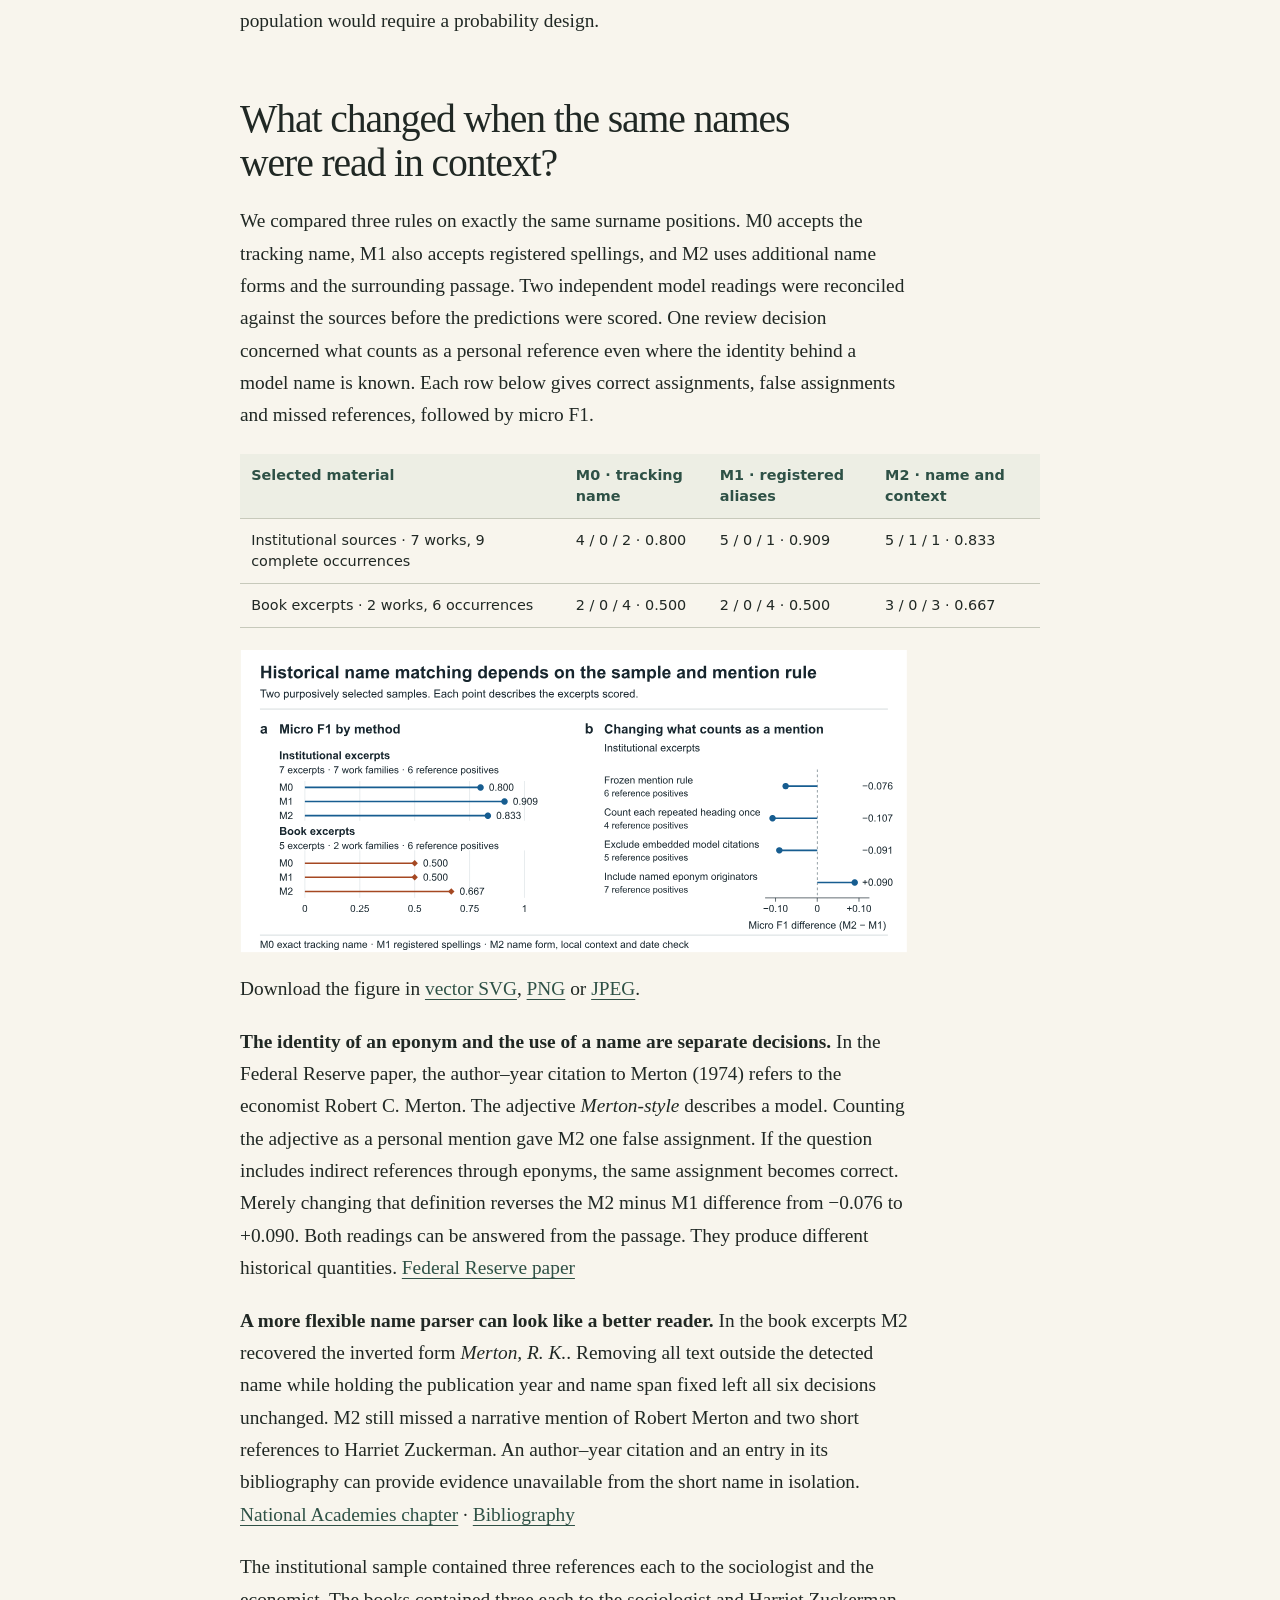
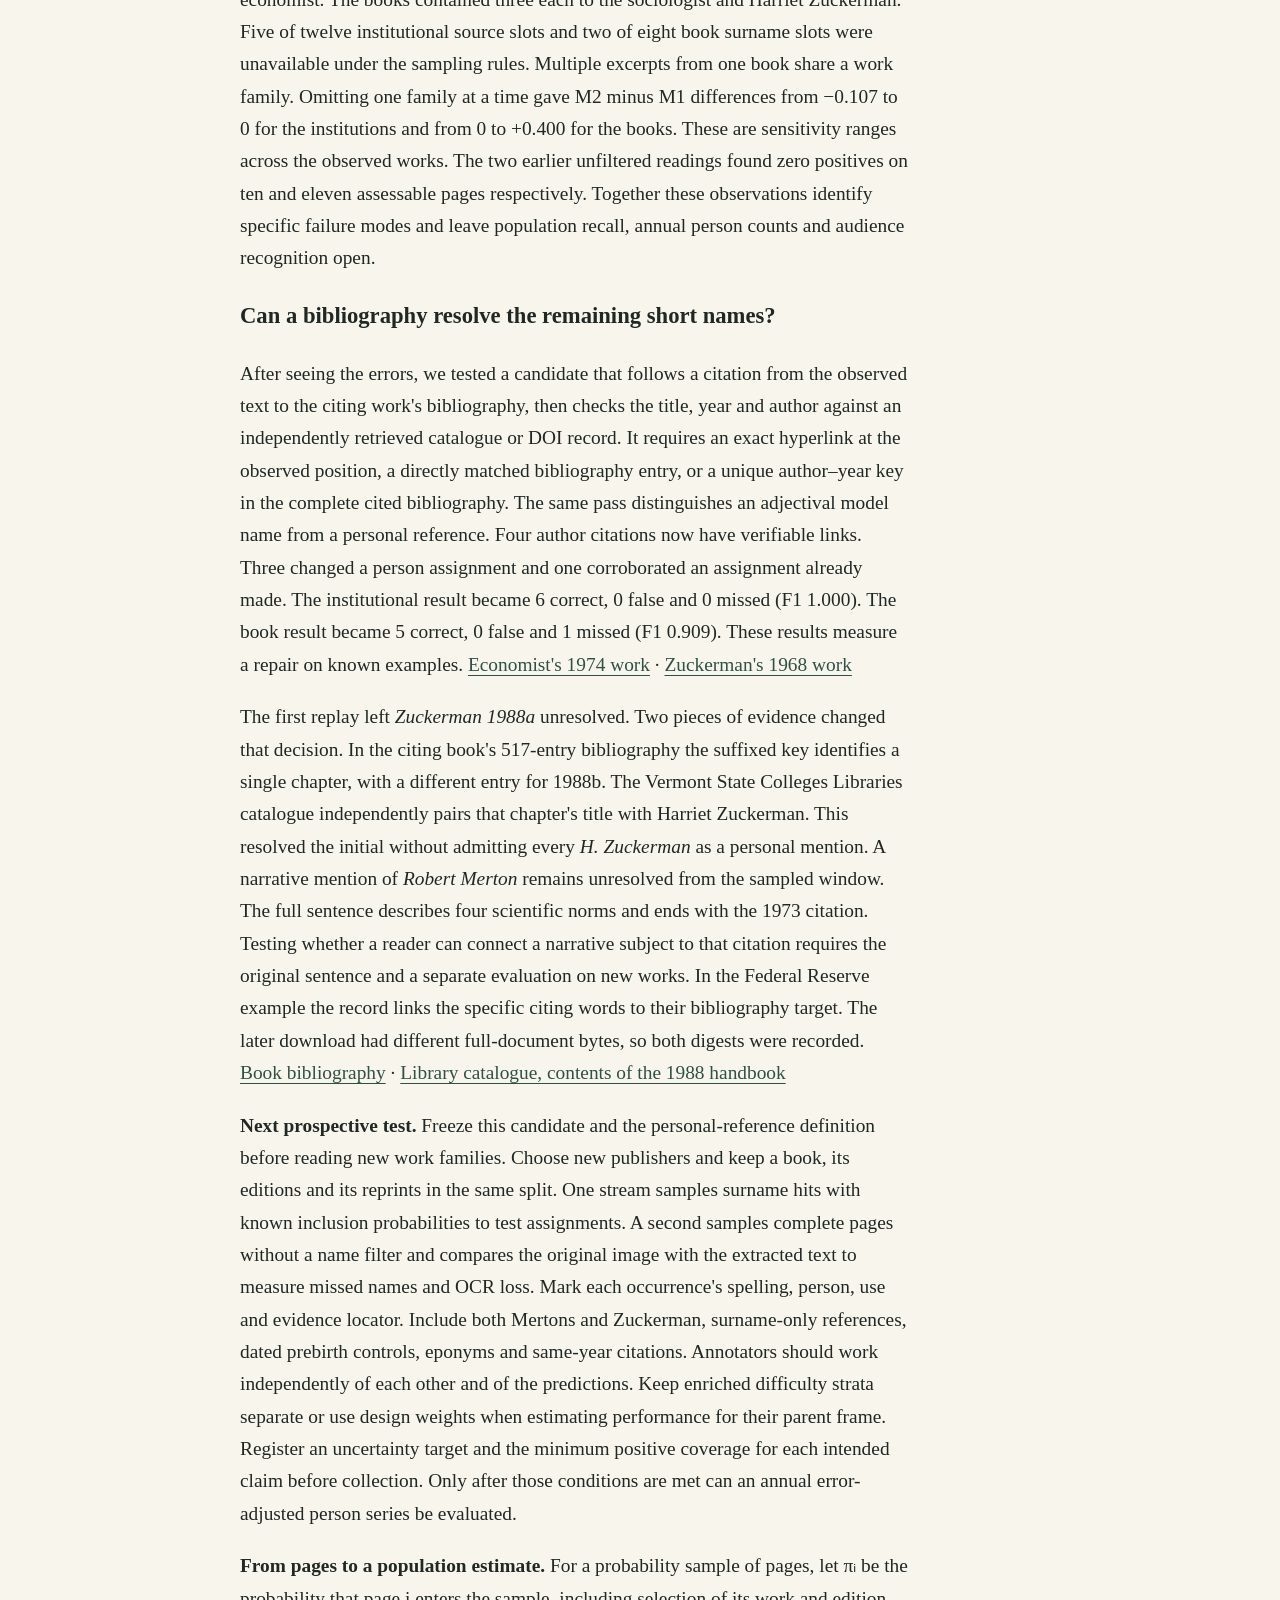
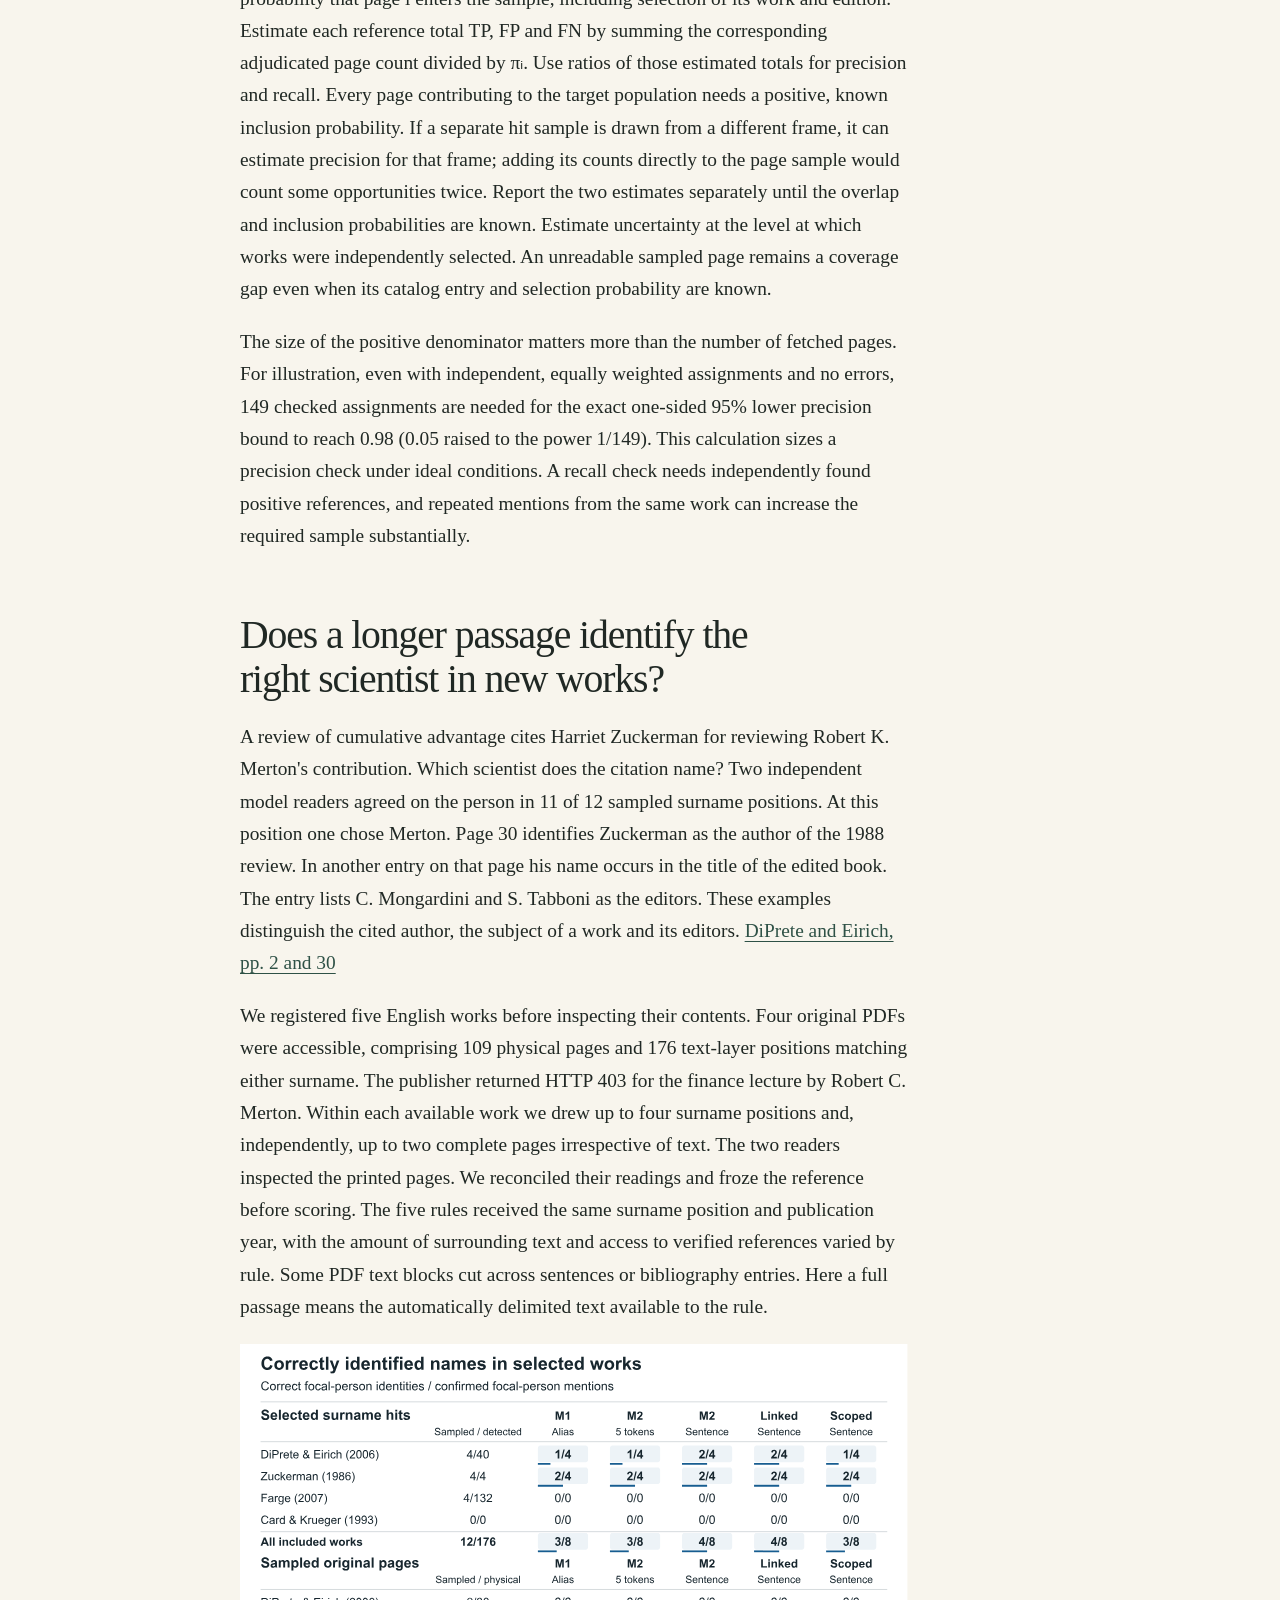
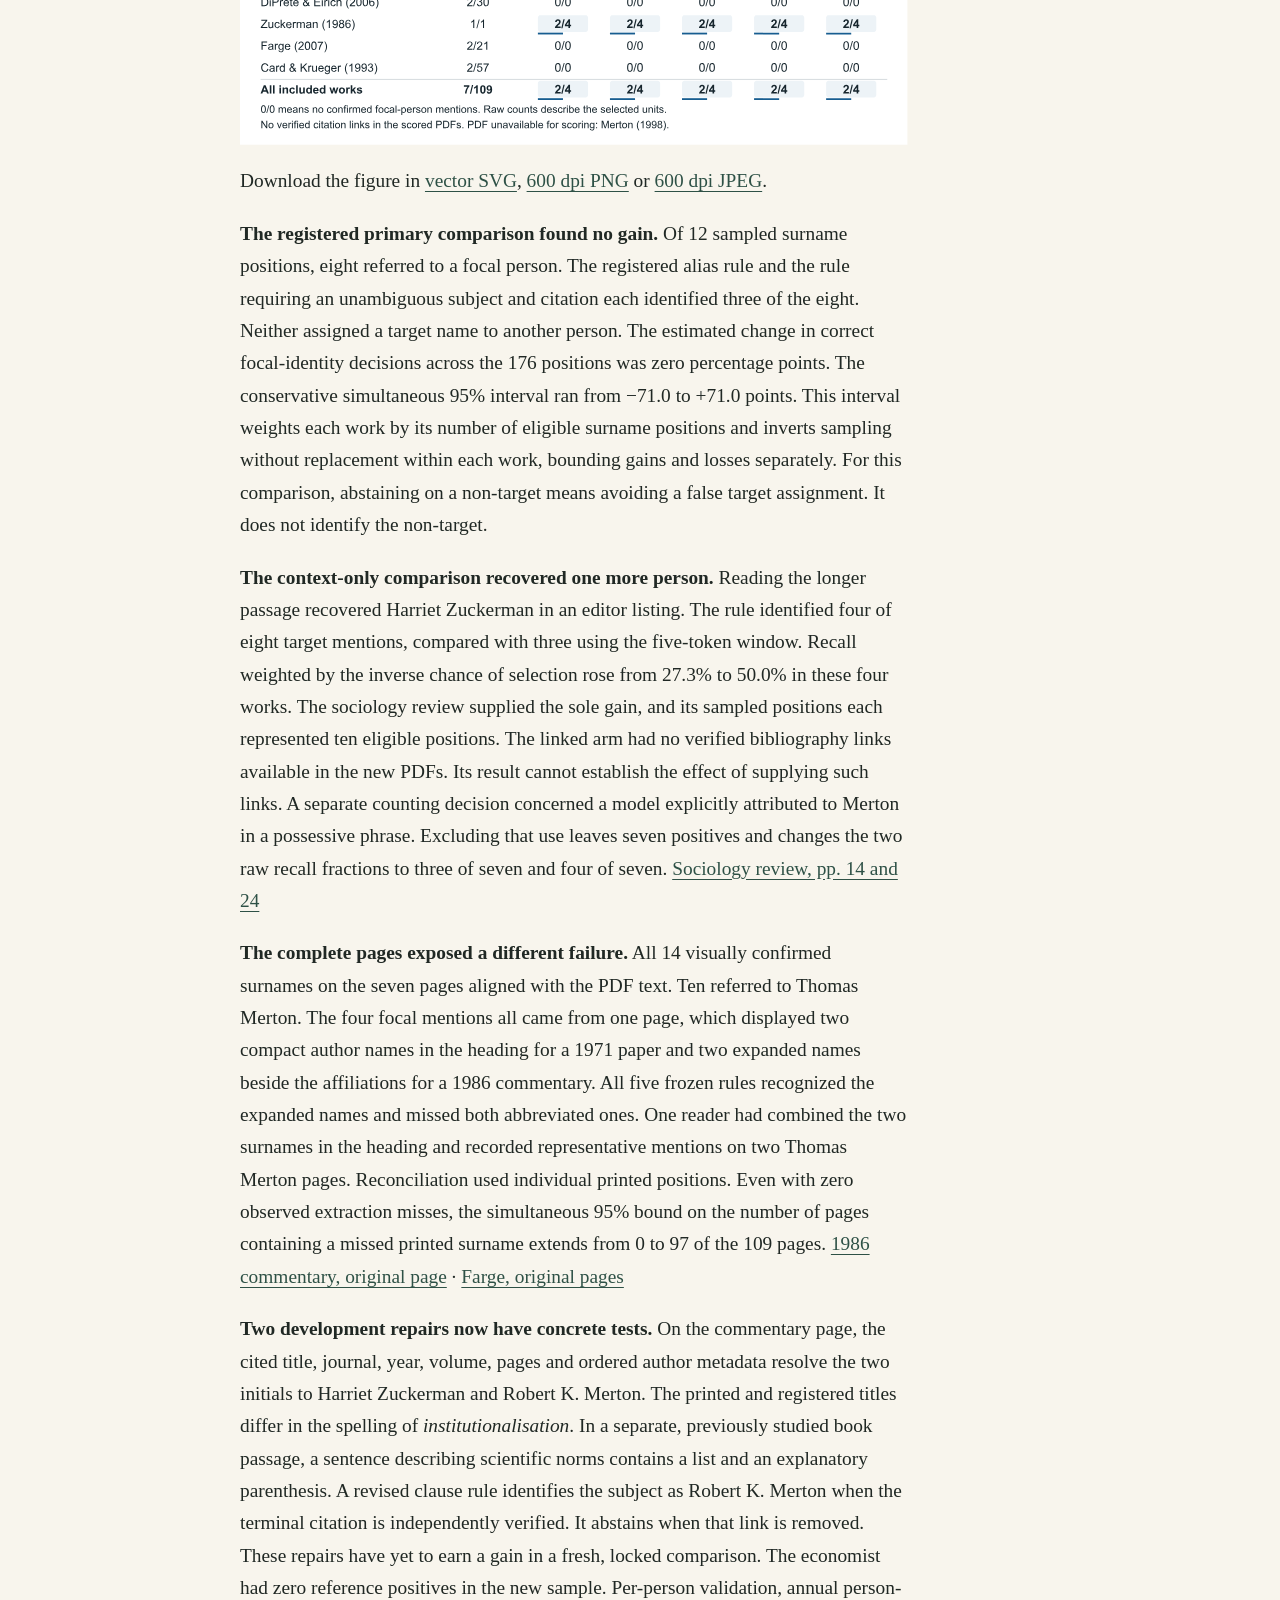
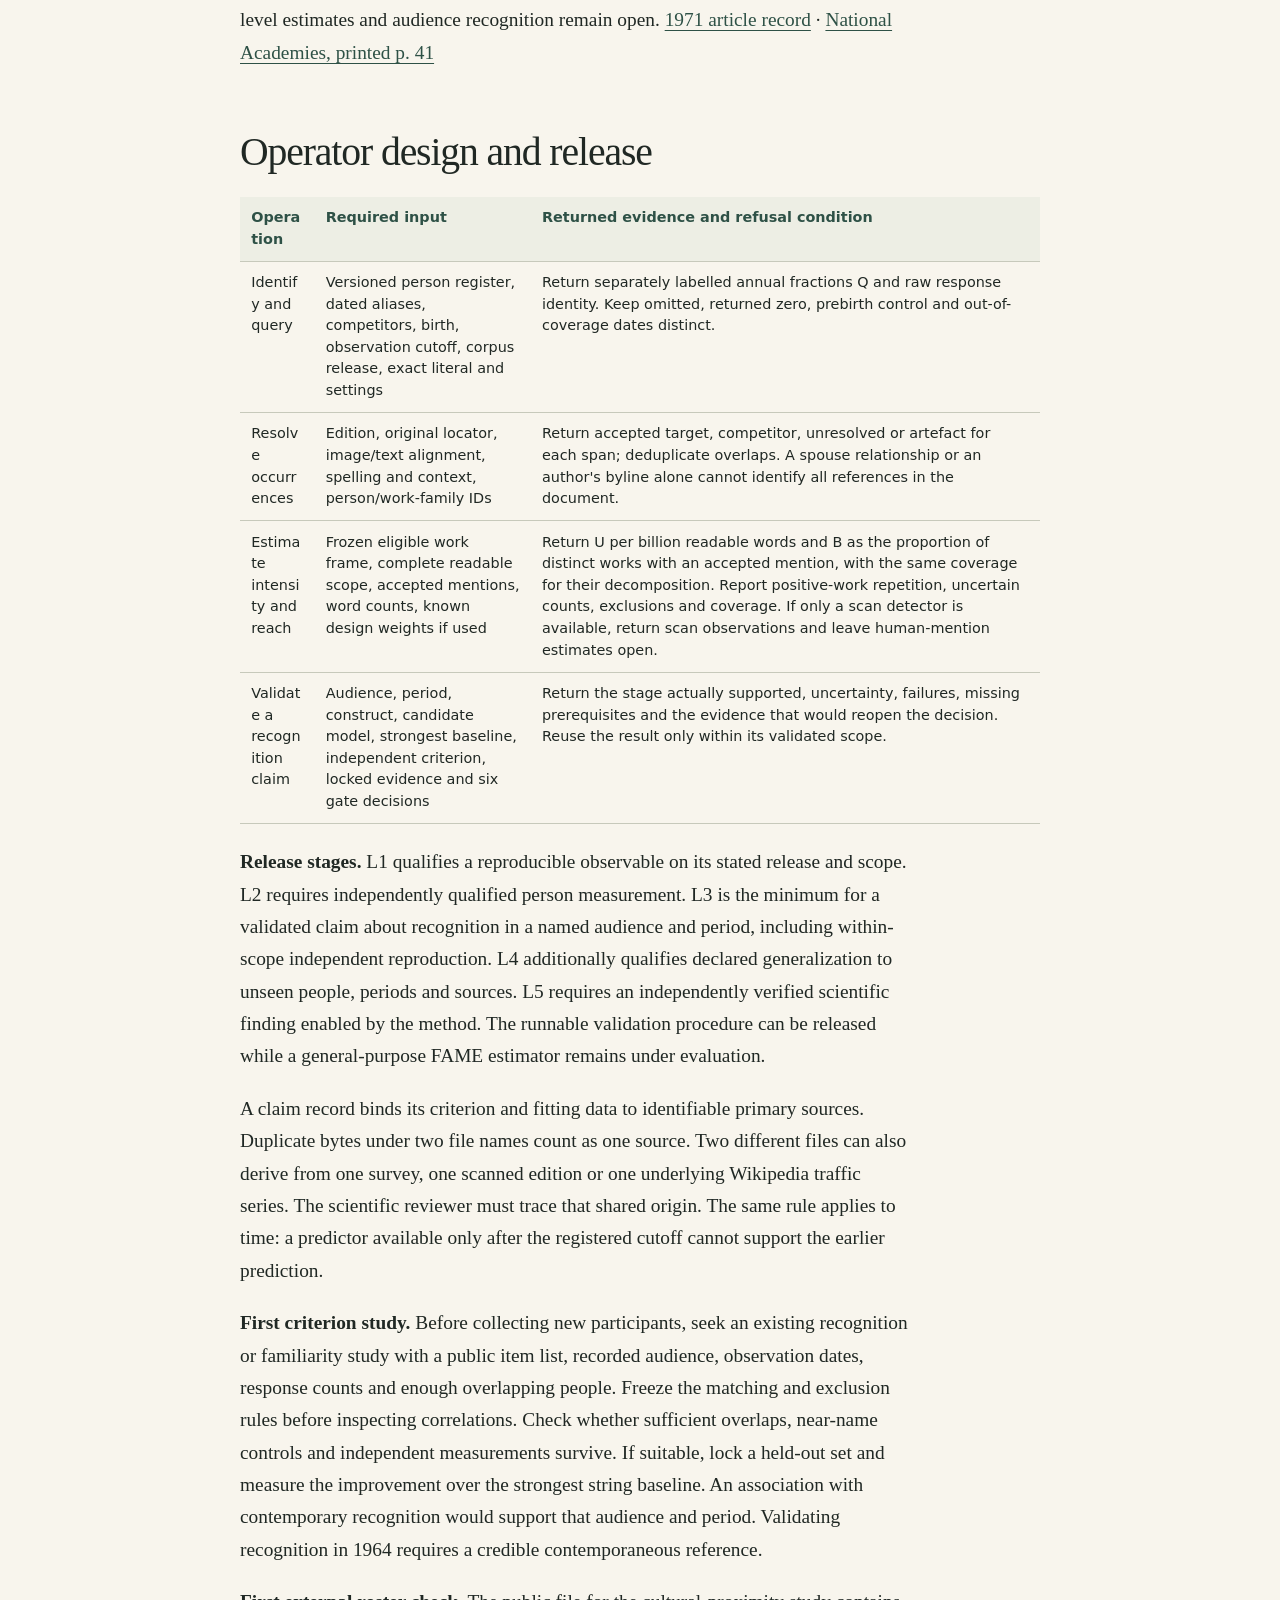
==== commit 6149c869: "Publish the Fieser source comparisons and namesake validation" ====
--- a/historical-fame.html
+++ b/historical-fame.html
@@ -131,6 +131,7 @@
 </ol>
 <p>Candidate design targets from the proposal include macro F1 of 0.95, precision of 0.98, and an ambiguity-stratum F1 gain of 0.05 with a paired interval above zero. Candidate construct targets include a rank association of 0.70 and an improvement of 0.10 with a paired interval above zero. Set acceptable coverage, subgroup requirements, confidence level, multiplicity and equivalence margins before the formal test. Base them on downstream loss and reference reliability. These examples have no authority to qualify the current data. When no target was predicted or no independent reference positive was observed, the relevant ratio has no defined value.</p>
 <h2 id="how-identity-errors-change-a-historical-series">How identity errors change a historical series</h2>
+<p>The Fieser family supplies a test even for a fully spelled name. We compared two frozen rules on four exact-name mentions in three transfer books. The rule using name and nearby birth year made two correct assignments, one wrong assignment and one abstention. Adding local cues such as the directory abbreviation for “son of” yielded three correct assignments and the same abstention. The changed decision identified the chemist’s father in the 1940–41 Massachusetts directory. In Taylor’s 1909 biography, the occupation and birth year that identified the father fell outside the prespecified window of 40 tokens on each side of the name. The two chemist mentions came from one page of a memoir whose author acknowledged using the calibration source. The two mentions in works without known overlap both concerned the father. Transfer to an independent account of the chemist and the mixture of people in each annual frequency remain open. <a href="https://archive.org/details/whoswhoinmassach11unse/page/n582/mode/1up">Directory, p. 279</a> · <a href="https://archive.org/details/centennialhistor01tayl/page/n742/mode/1up">Taylor, p. 737</a> · <a href="https://www.nationalacademies.org/read/4548/chapter/8">Gates, pp. 161 and 171</a></p>
 <p>A wrong assignment has two consequences. If a reference to the economist Robert C. Merton is assigned to the sociologist Robert K. Merton, the sociologist gains one mention and the economist loses one. Summing mentions over both people can hide the entire error. An unresolved surname has a different consequence: the mention remains available for review, but contributes to neither person's observed total.</p>
 <p>For Harriet Zuckerman (born 1937), the register admits <em>Harriet Zuckerman</em>, <em>Harriet A. Zuckerman</em> and <em>Harriet Anne Zuckerman</em> as strong forms. An isolated <em>H. Zuckerman</em> needs independent evidence, such as a dated work with a verified author. For <em>Robert Merton</em>, the sociologist (born 1910) and the economist (born 1944) are distinct candidates. A reliable original publication date can exclude a candidate who had yet to be born. A date after both births cannot choose between them. A later reprint needs its own edition record. Keep the annual corpus result for each spelling, including prebirth observations as diagnostic controls. Resolving one local occurrence does not assign the same identity to every match in a corpus aggregate.</p>
 <p>For a fixed corpus, period and source type, let N(j) be the true number of references of class j, including namesakes and nonpersonal uses of a name. Let C(i,j) be the probability that an occurrence of class j is recorded as class i, including explicit abstention and failure to detect it. With one decision per occurrence, the expected reported count for i is the sum of C(i,j) × N(j) over reference classes. A change in initials, publication genre or OCR quality can change C over time and produce a trend even when the true person counts remain constant. Estimating this error requires independently read occurrences, including those the detector missed. A matrix fitted to selected biographies cannot be inverted to correct an annual books series without evidence for transfer, adequate class coverage and a well-conditioned inverse.</p>
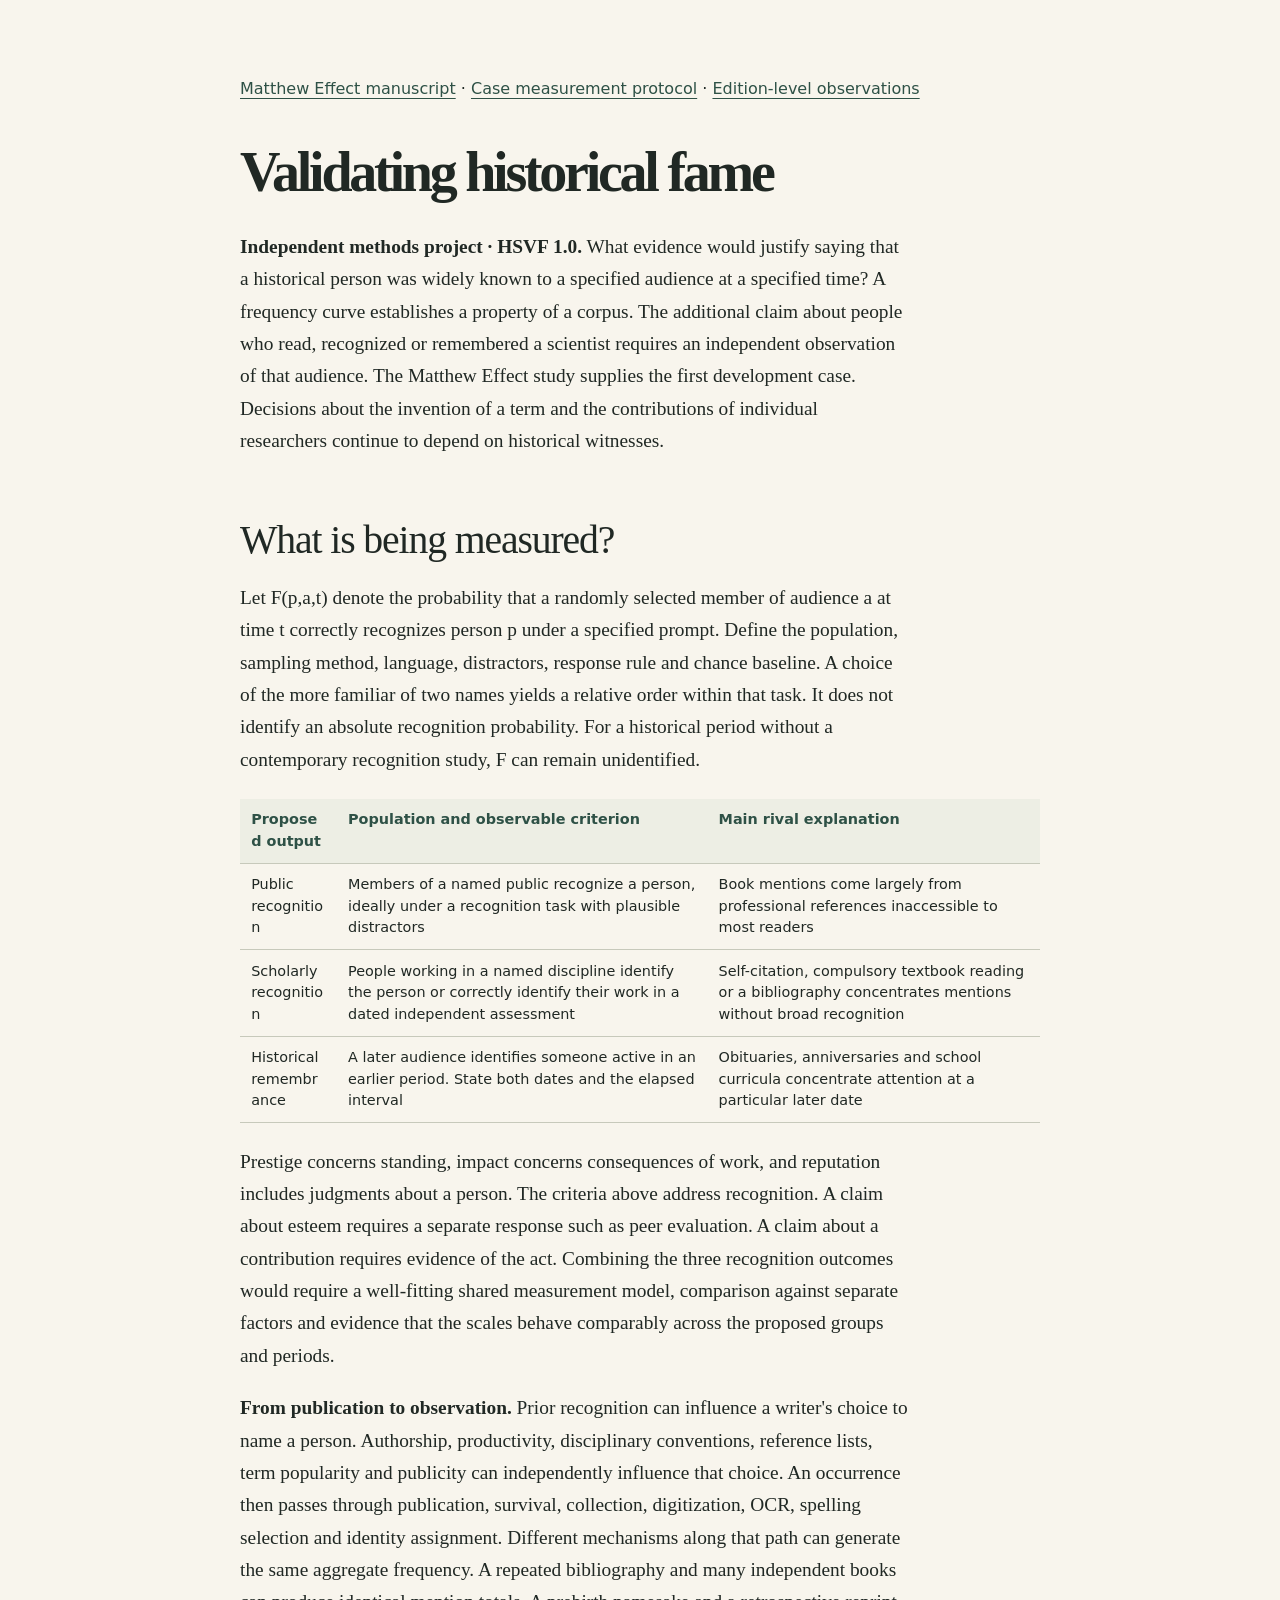
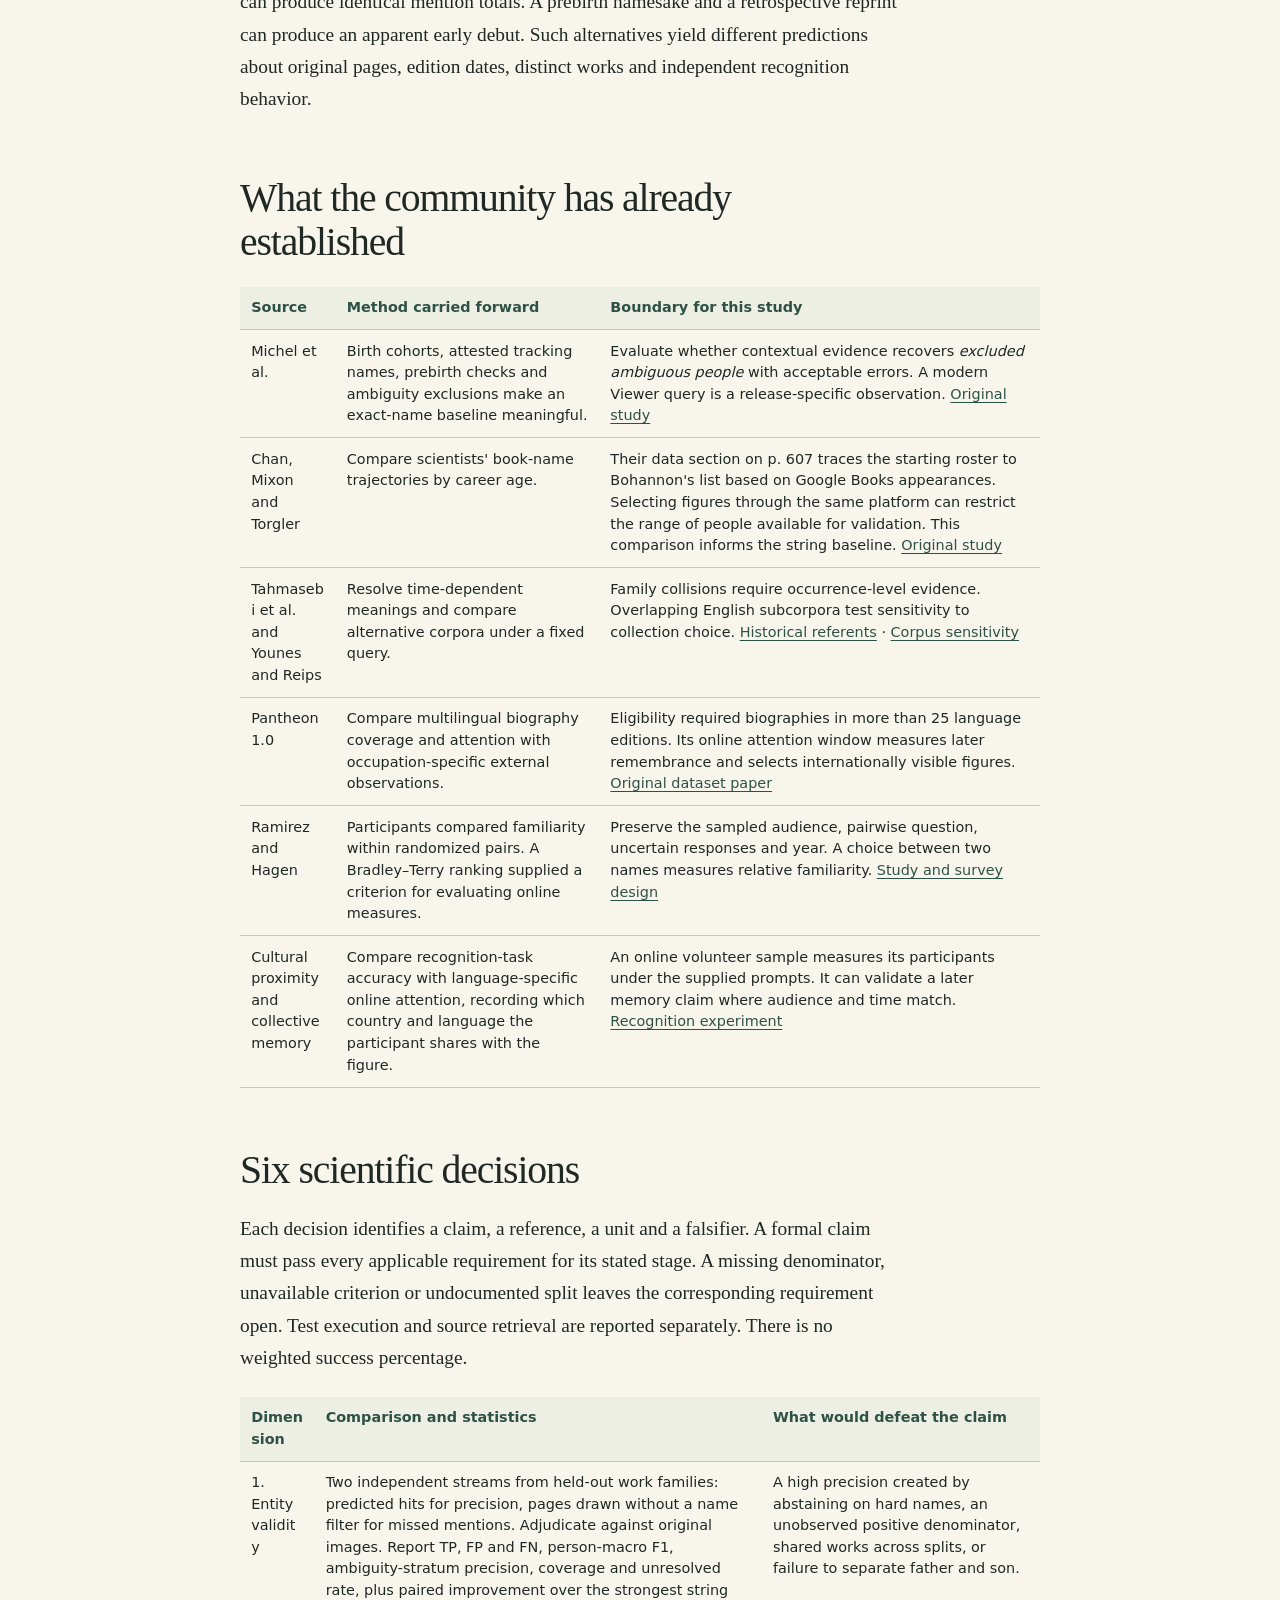
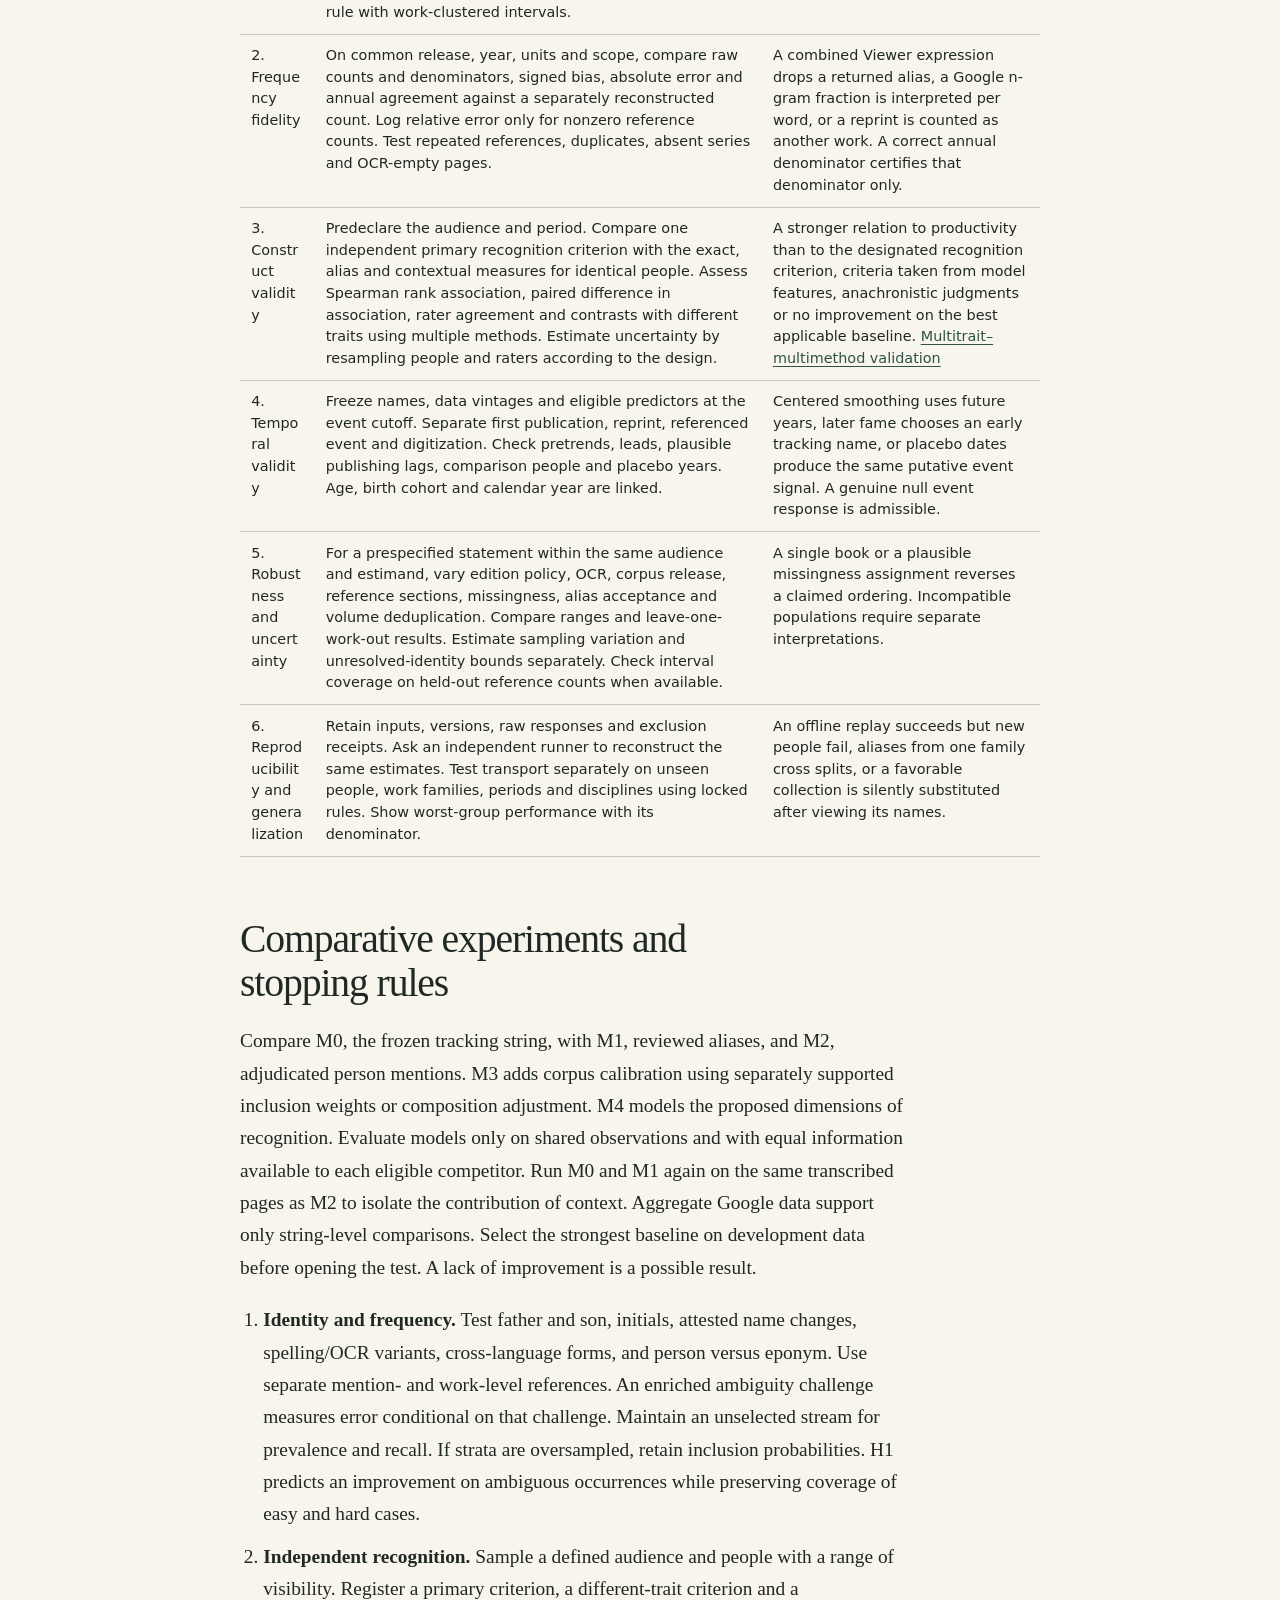
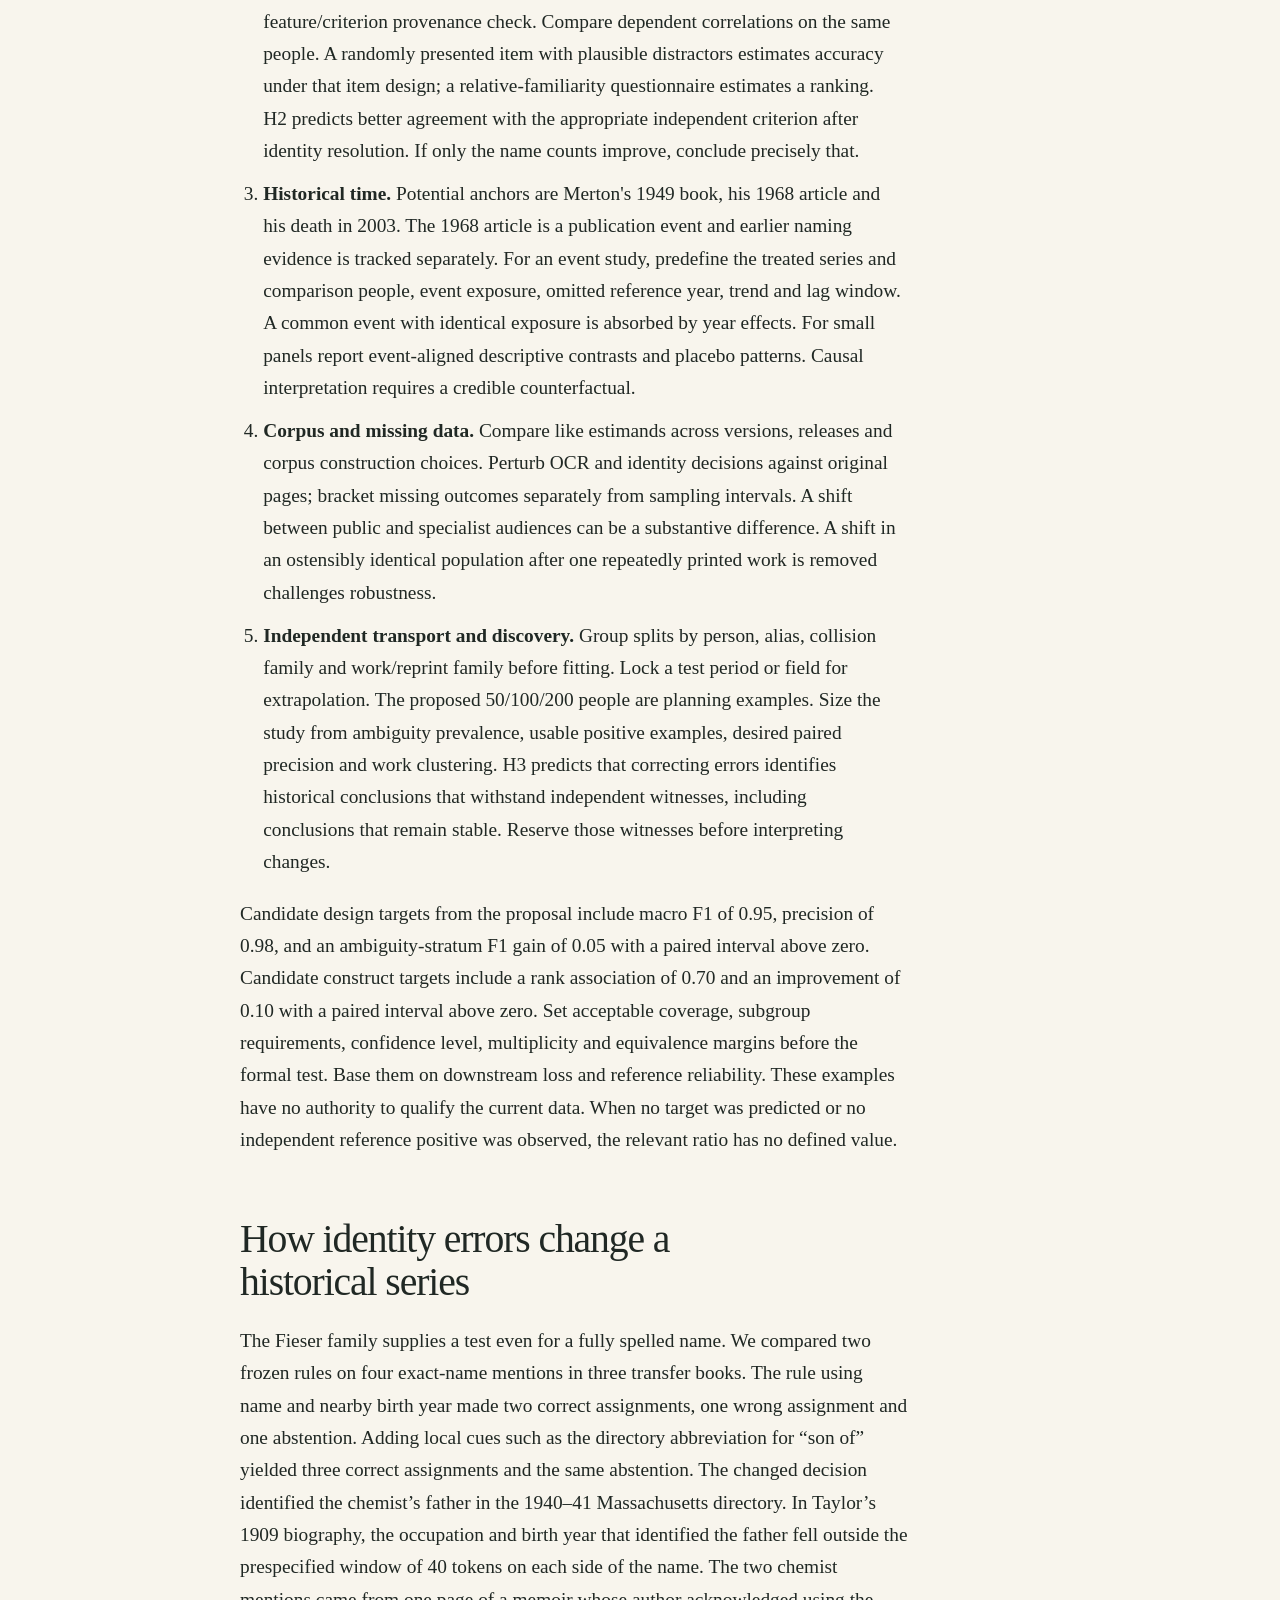
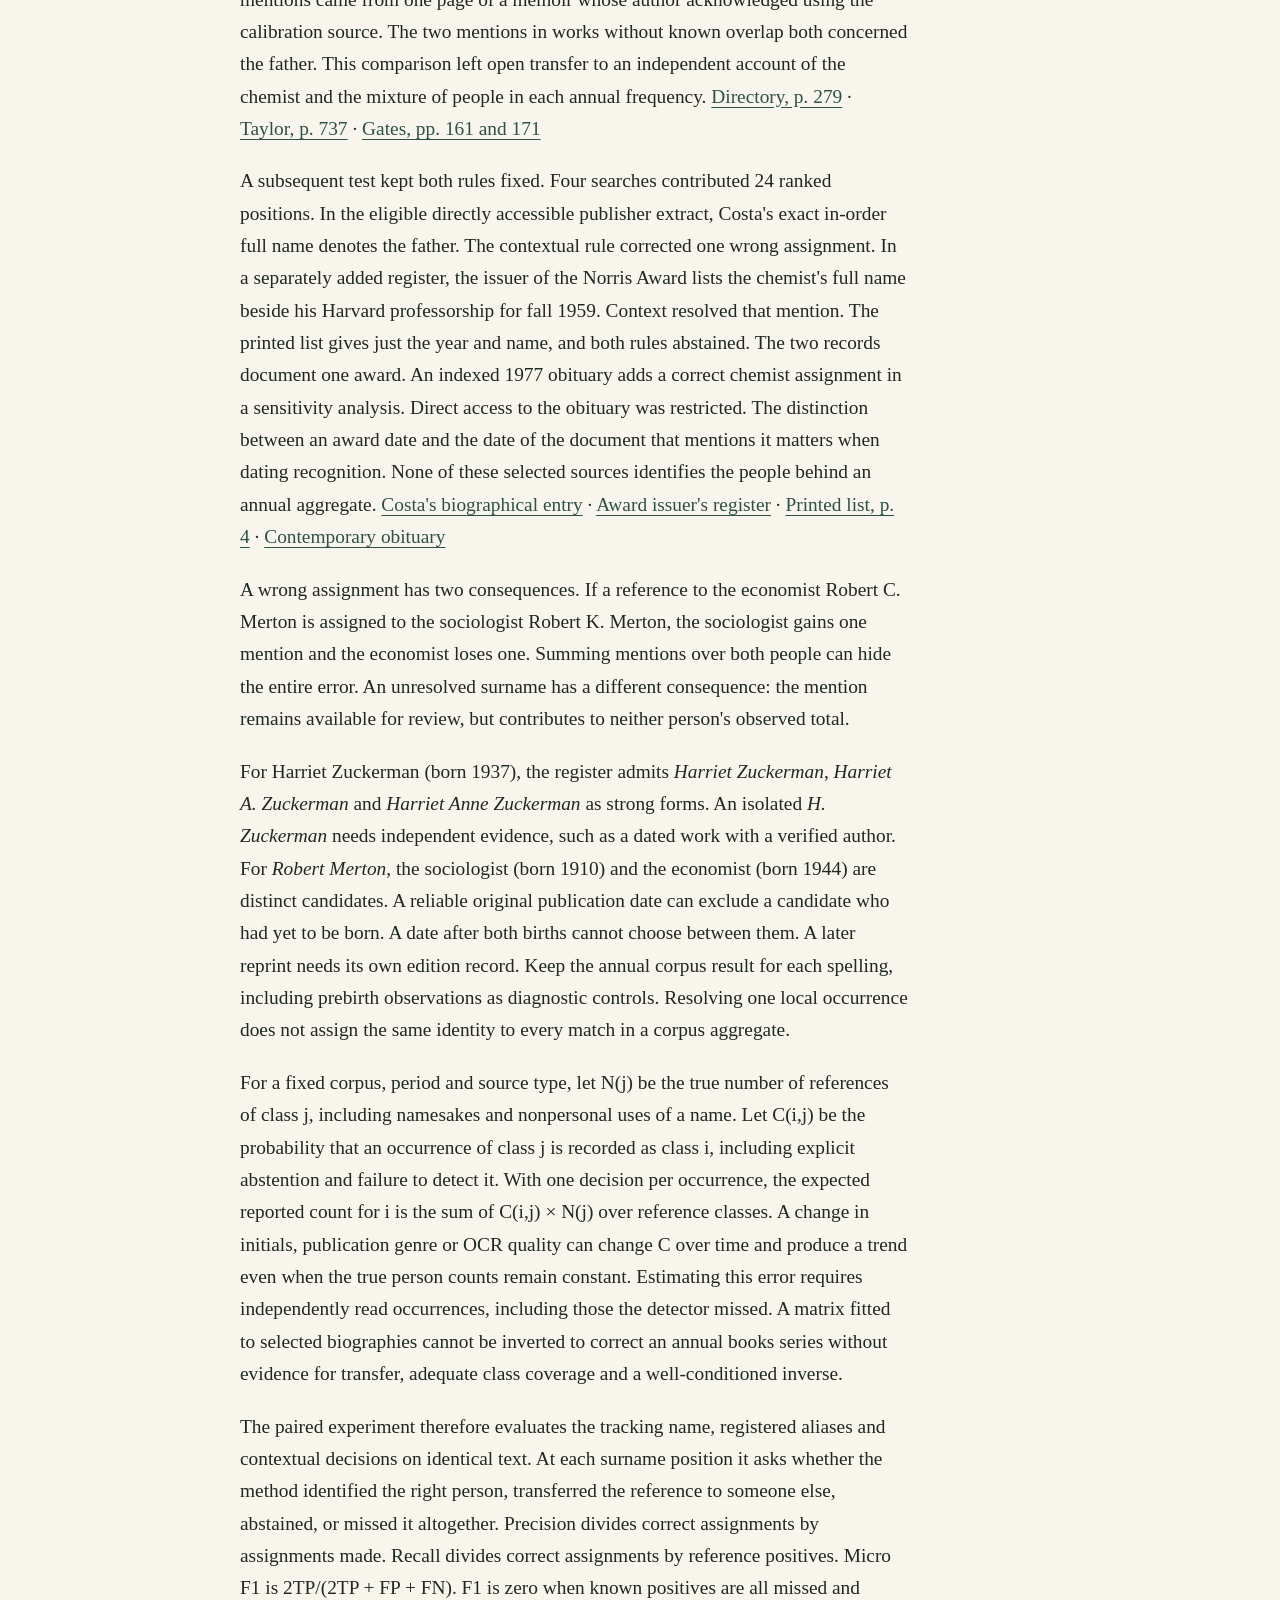
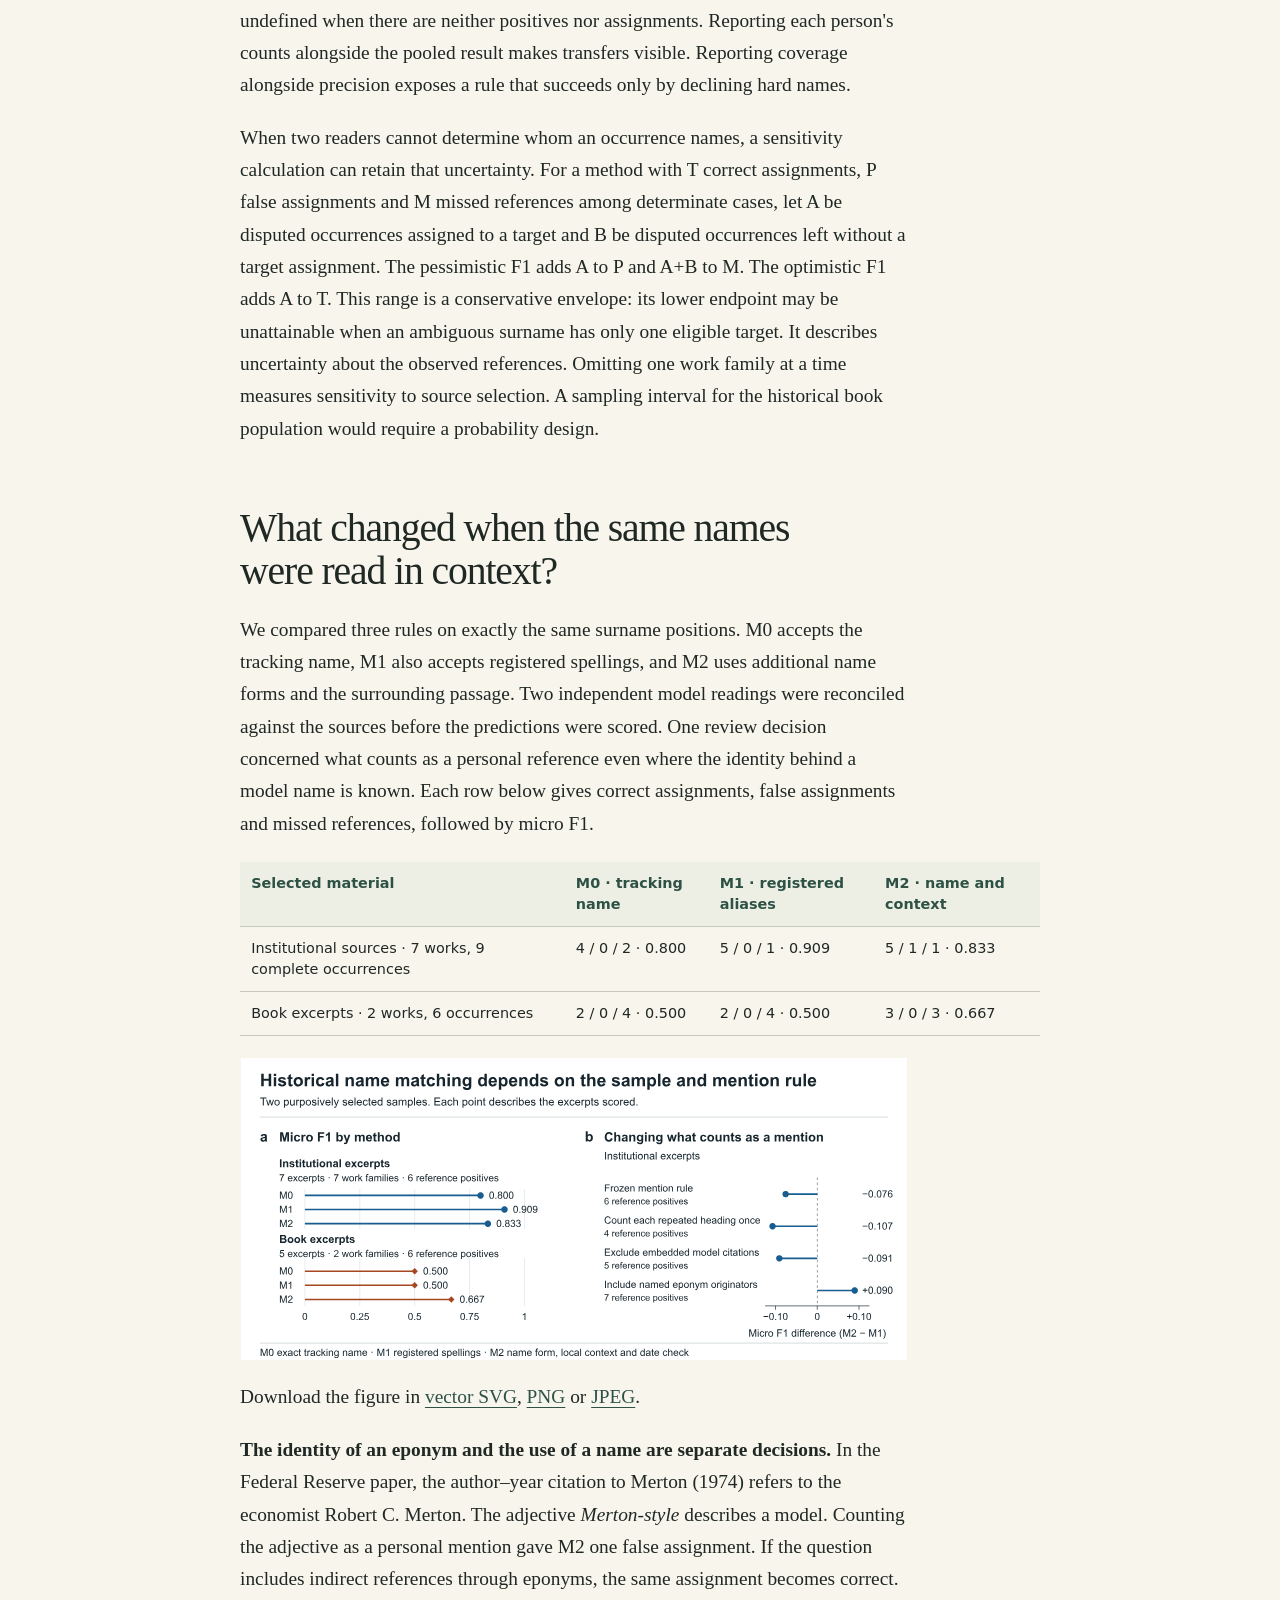
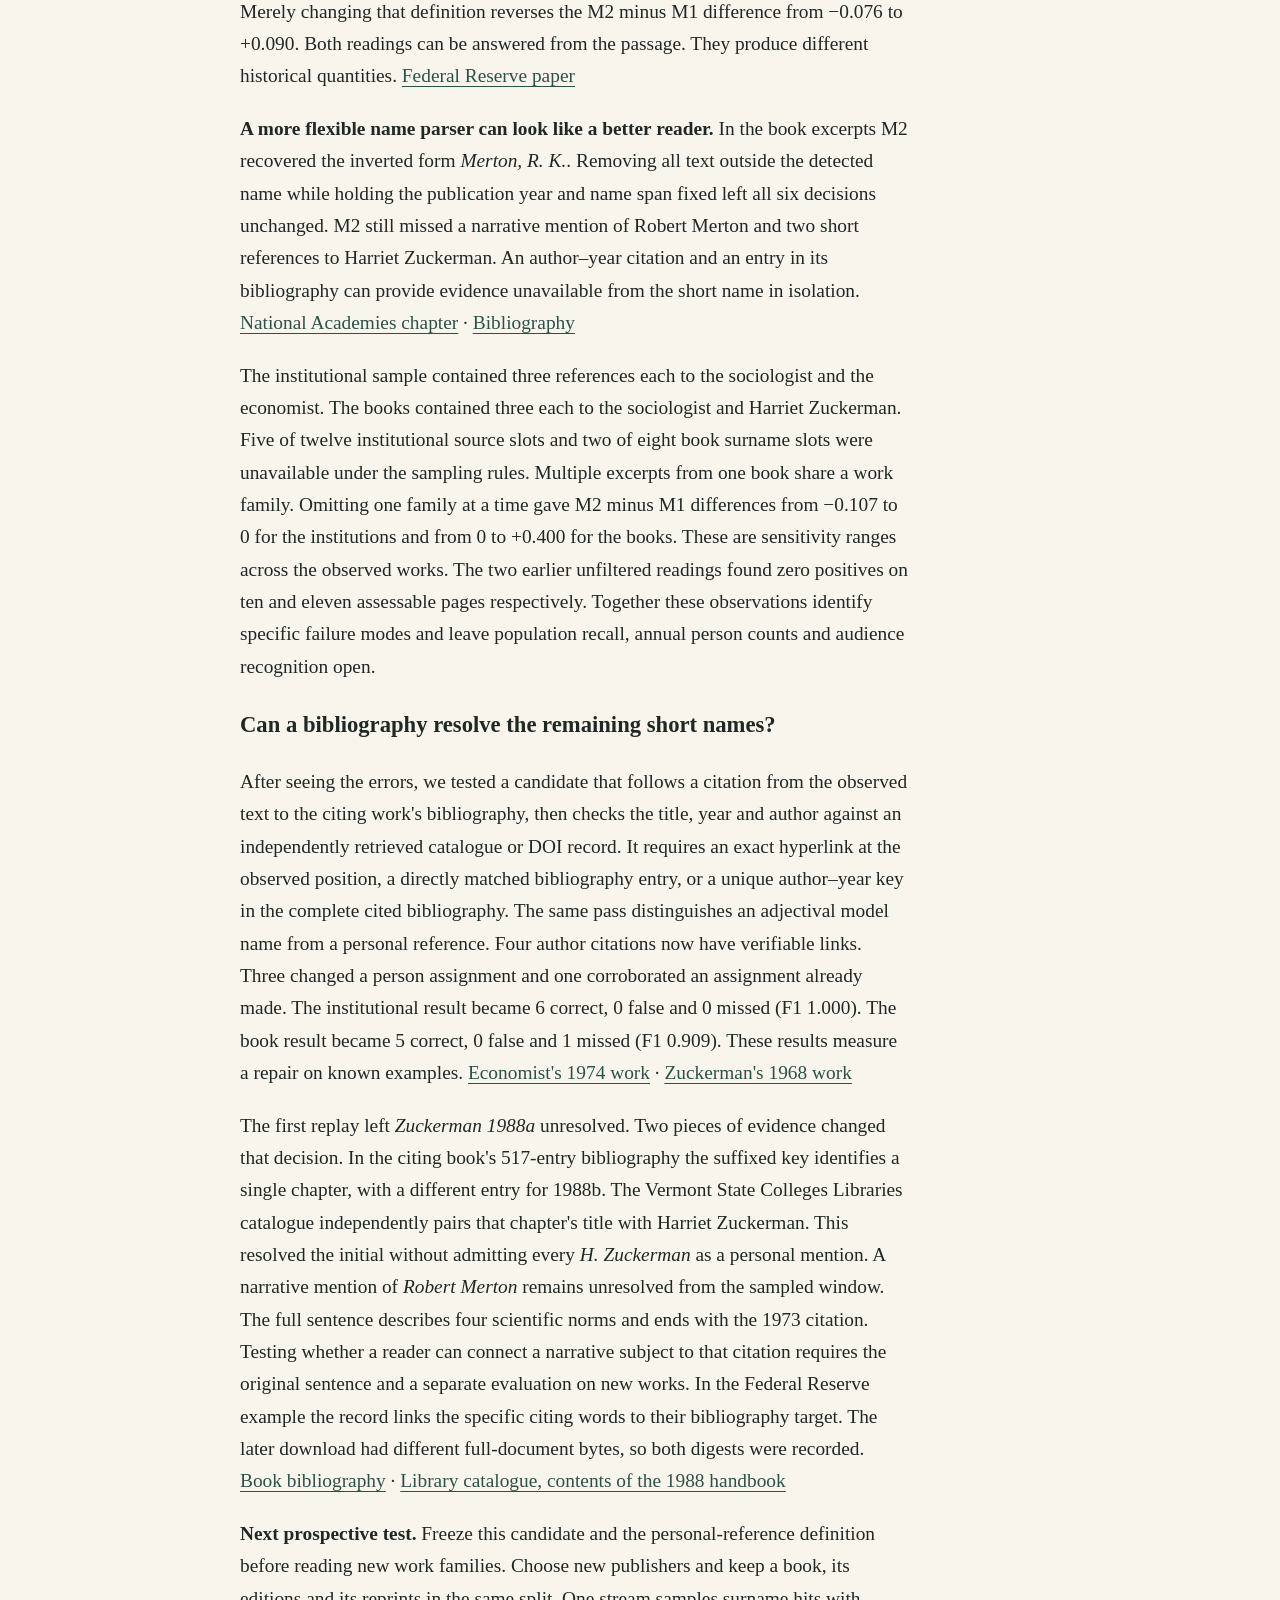
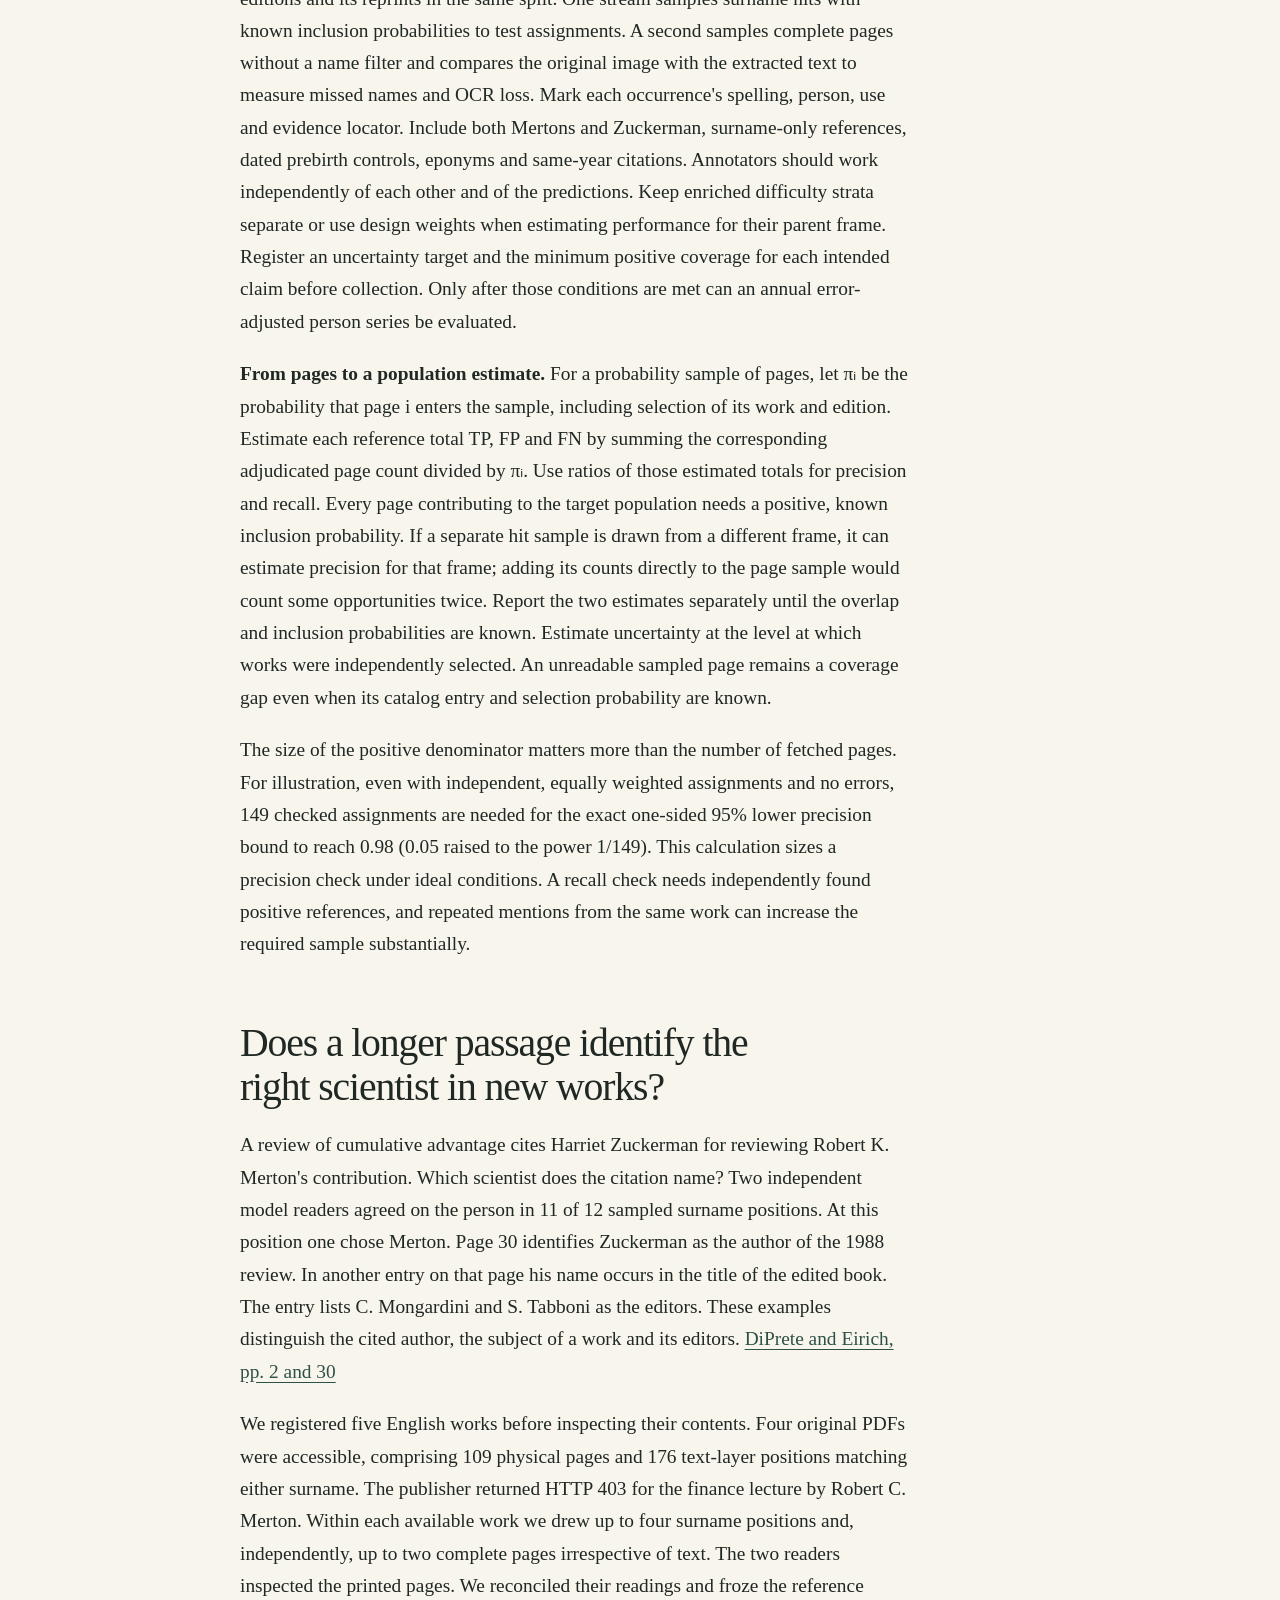
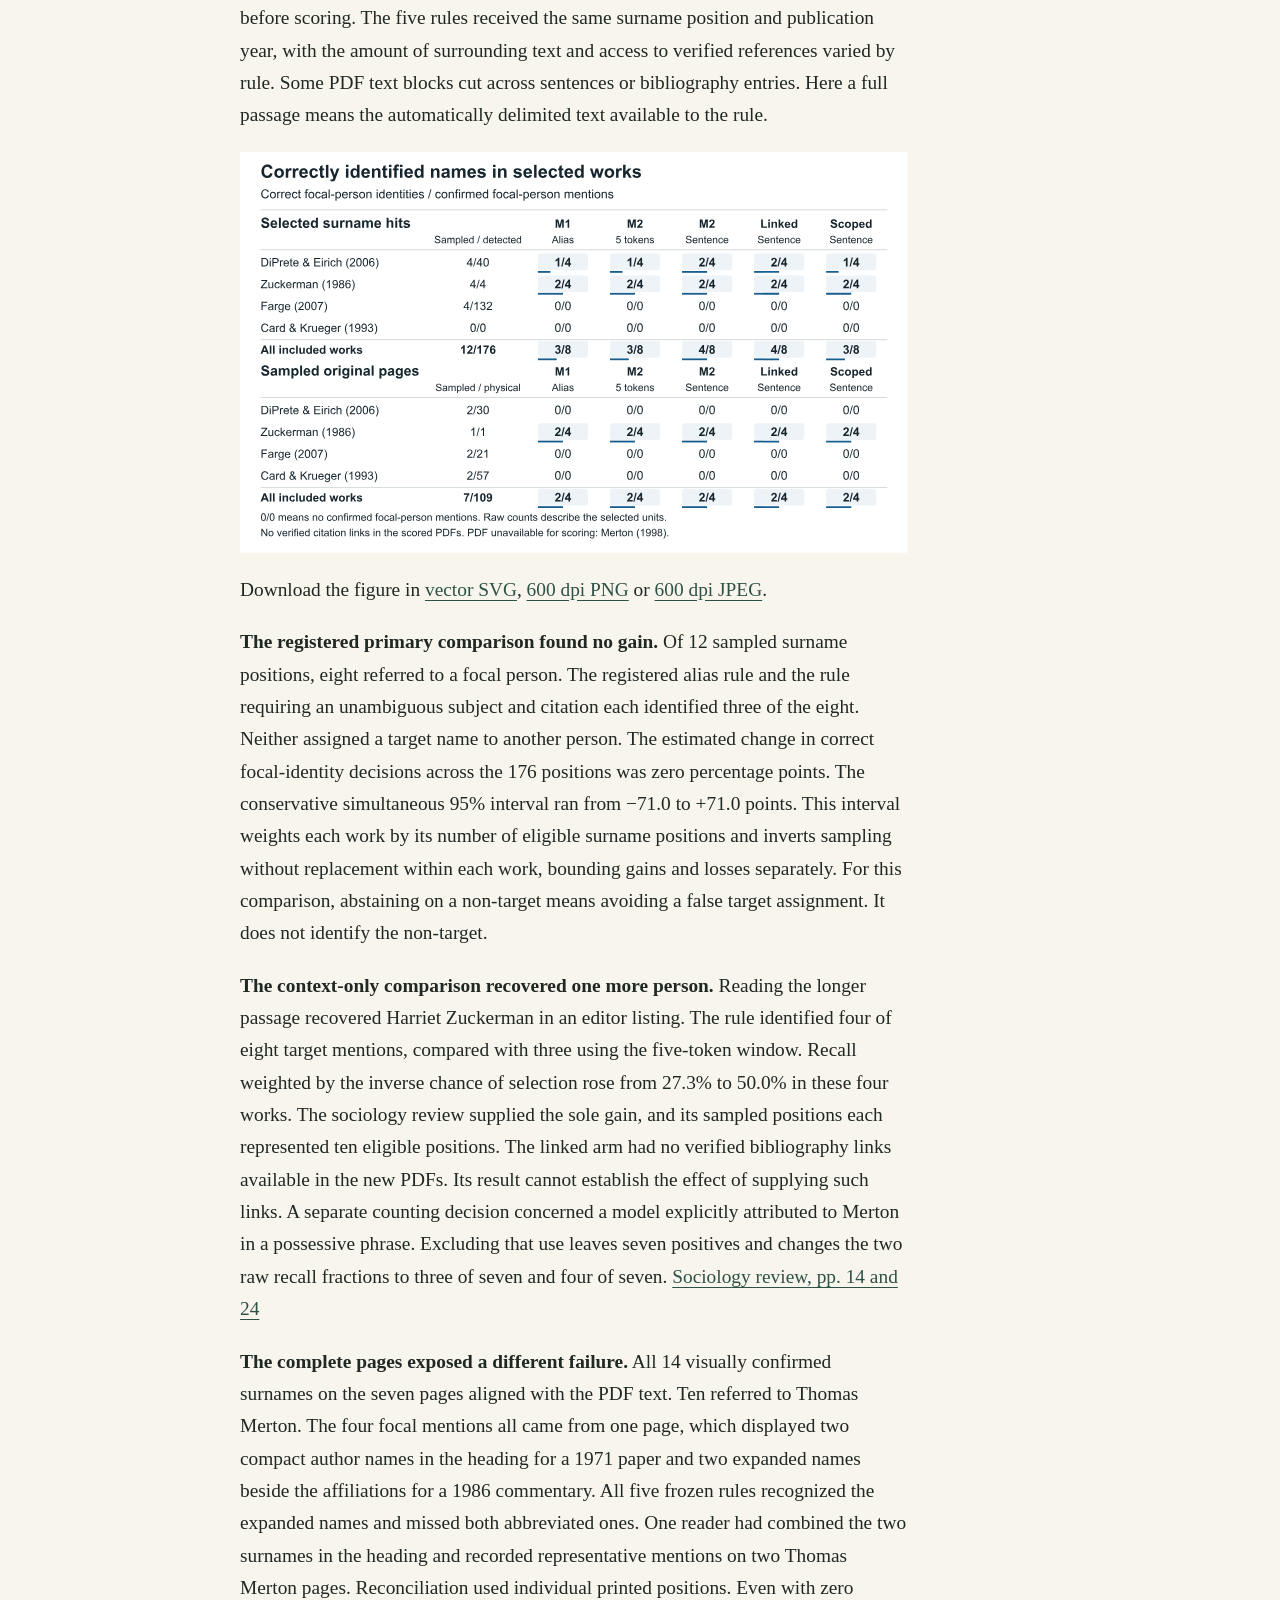
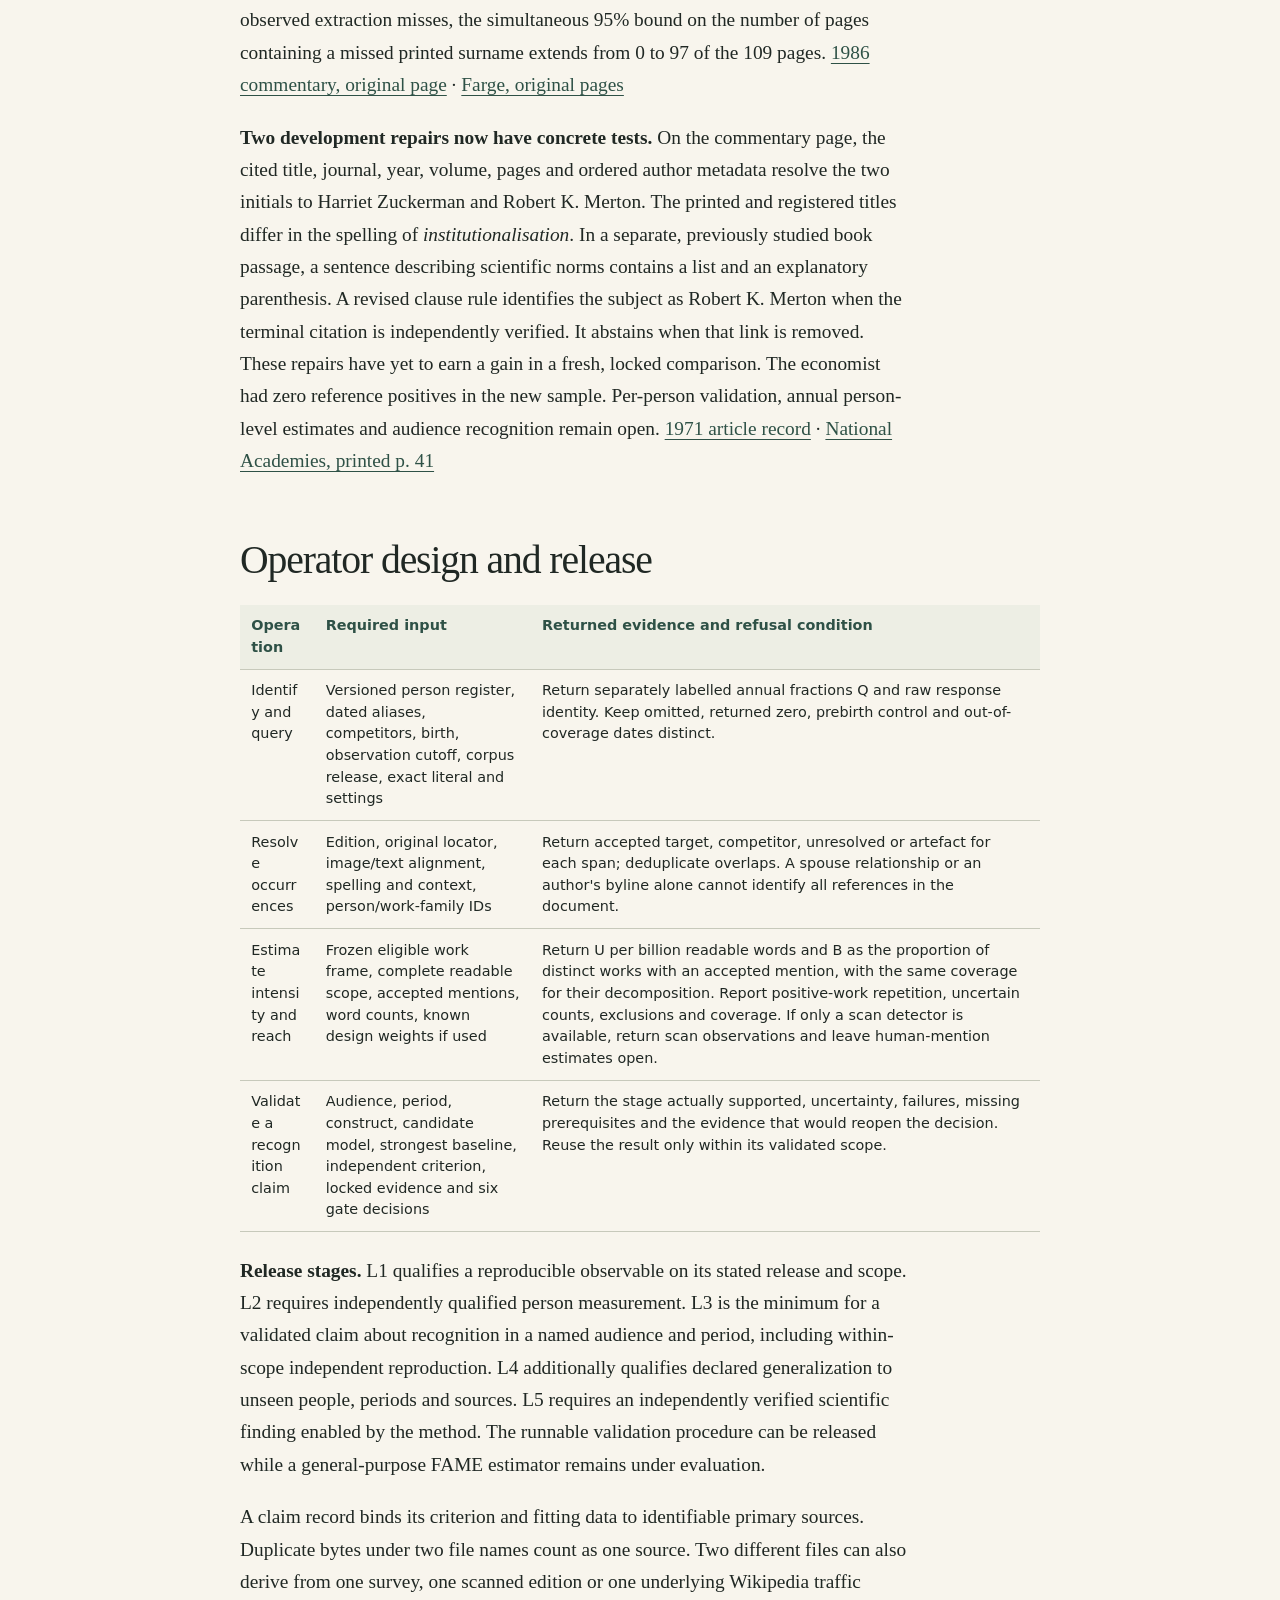
==== commit 6b81a020: "Publish the empirical origins and full-name transfer studies" ====
--- a/historical-fame.html
+++ b/historical-fame.html
@@ -131,7 +131,8 @@
 </ol>
 <p>Candidate design targets from the proposal include macro F1 of 0.95, precision of 0.98, and an ambiguity-stratum F1 gain of 0.05 with a paired interval above zero. Candidate construct targets include a rank association of 0.70 and an improvement of 0.10 with a paired interval above zero. Set acceptable coverage, subgroup requirements, confidence level, multiplicity and equivalence margins before the formal test. Base them on downstream loss and reference reliability. These examples have no authority to qualify the current data. When no target was predicted or no independent reference positive was observed, the relevant ratio has no defined value.</p>
 <h2 id="how-identity-errors-change-a-historical-series">How identity errors change a historical series</h2>
-<p>The Fieser family supplies a test even for a fully spelled name. We compared two frozen rules on four exact-name mentions in three transfer books. The rule using name and nearby birth year made two correct assignments, one wrong assignment and one abstention. Adding local cues such as the directory abbreviation for “son of” yielded three correct assignments and the same abstention. The changed decision identified the chemist’s father in the 1940–41 Massachusetts directory. In Taylor’s 1909 biography, the occupation and birth year that identified the father fell outside the prespecified window of 40 tokens on each side of the name. The two chemist mentions came from one page of a memoir whose author acknowledged using the calibration source. The two mentions in works without known overlap both concerned the father. Transfer to an independent account of the chemist and the mixture of people in each annual frequency remain open. <a href="https://archive.org/details/whoswhoinmassach11unse/page/n582/mode/1up">Directory, p. 279</a> · <a href="https://archive.org/details/centennialhistor01tayl/page/n742/mode/1up">Taylor, p. 737</a> · <a href="https://www.nationalacademies.org/read/4548/chapter/8">Gates, pp. 161 and 171</a></p>
+<p>The Fieser family supplies a test even for a fully spelled name. We compared two frozen rules on four exact-name mentions in three transfer books. The rule using name and nearby birth year made two correct assignments, one wrong assignment and one abstention. Adding local cues such as the directory abbreviation for “son of” yielded three correct assignments and the same abstention. The changed decision identified the chemist’s father in the 1940–41 Massachusetts directory. In Taylor’s 1909 biography, the occupation and birth year that identified the father fell outside the prespecified window of 40 tokens on each side of the name. The two chemist mentions came from one page of a memoir whose author acknowledged using the calibration source. The two mentions in works without known overlap both concerned the father. This comparison left open transfer to an independent account of the chemist and the mixture of people in each annual frequency. <a href="https://archive.org/details/whoswhoinmassach11unse/page/n582/mode/1up">Directory, p. 279</a> · <a href="https://archive.org/details/centennialhistor01tayl/page/n742/mode/1up">Taylor, p. 737</a> · <a href="https://www.nationalacademies.org/read/4548/chapter/8">Gates, pp. 161 and 171</a></p>
+<p>A subsequent test kept both rules fixed. Four searches contributed 24 ranked positions. In the eligible directly accessible publisher extract, Costa's exact in-order full name denotes the father. The contextual rule corrected one wrong assignment. In a separately added register, the issuer of the Norris Award lists the chemist's full name beside his Harvard professorship for fall 1959. Context resolved that mention. The printed list gives just the year and name, and both rules abstained. The two records document one award. An indexed 1977 obituary adds a correct chemist assignment in a sensitivity analysis. Direct access to the obituary was restricted. The distinction between an award date and the date of the document that mentions it matters when dating recognition. None of these selected sources identifies the people behind an annual aggregate. <a href="https://doi.org/10.1093/anb/9780198606697.article.1302074">Costa's biographical entry</a> · <a href="https://www.nesacs.org/award/james-flack-norris-award/">Award issuer's register</a> · <a href="https://nesacs.org/pub_nucleus/2019/Nov19NUCLEUS.pdf#page=4">Printed list, p. 4</a> · <a href="https://doi.org/10.1021/cen-v055n031.p005b">Contemporary obituary</a></p>
 <p>A wrong assignment has two consequences. If a reference to the economist Robert C. Merton is assigned to the sociologist Robert K. Merton, the sociologist gains one mention and the economist loses one. Summing mentions over both people can hide the entire error. An unresolved surname has a different consequence: the mention remains available for review, but contributes to neither person's observed total.</p>
 <p>For Harriet Zuckerman (born 1937), the register admits <em>Harriet Zuckerman</em>, <em>Harriet A. Zuckerman</em> and <em>Harriet Anne Zuckerman</em> as strong forms. An isolated <em>H. Zuckerman</em> needs independent evidence, such as a dated work with a verified author. For <em>Robert Merton</em>, the sociologist (born 1910) and the economist (born 1944) are distinct candidates. A reliable original publication date can exclude a candidate who had yet to be born. A date after both births cannot choose between them. A later reprint needs its own edition record. Keep the annual corpus result for each spelling, including prebirth observations as diagnostic controls. Resolving one local occurrence does not assign the same identity to every match in a corpus aggregate.</p>
 <p>For a fixed corpus, period and source type, let N(j) be the true number of references of class j, including namesakes and nonpersonal uses of a name. Let C(i,j) be the probability that an occurrence of class j is recorded as class i, including explicit abstention and failure to detect it. With one decision per occurrence, the expected reported count for i is the sum of C(i,j) × N(j) over reference classes. A change in initials, publication genre or OCR quality can change C over time and produce a trend even when the true person counts remain constant. Estimating this error requires independently read occurrences, including those the detector missed. A matrix fitted to selected biographies cannot be inverted to correct an annual books series without evidence for transfer, adequate class coverage and a well-conditioned inverse.</p>
